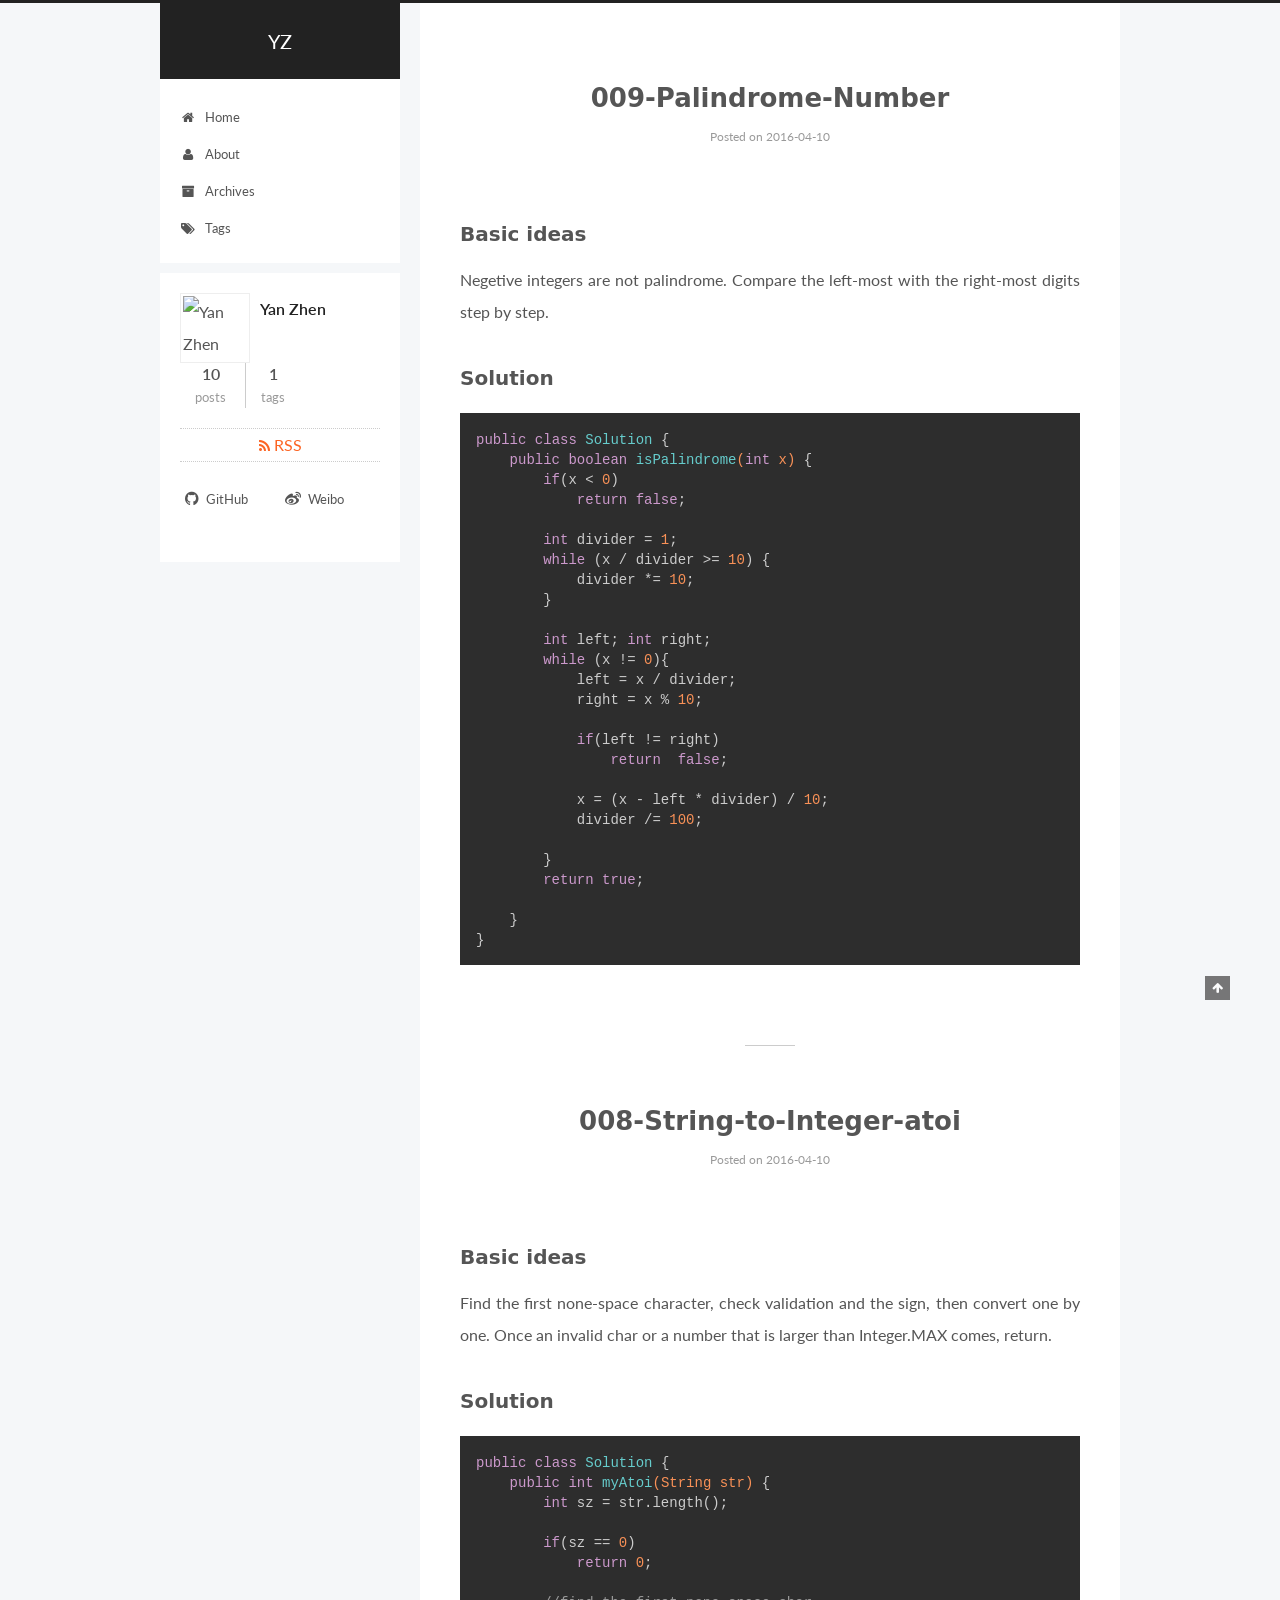
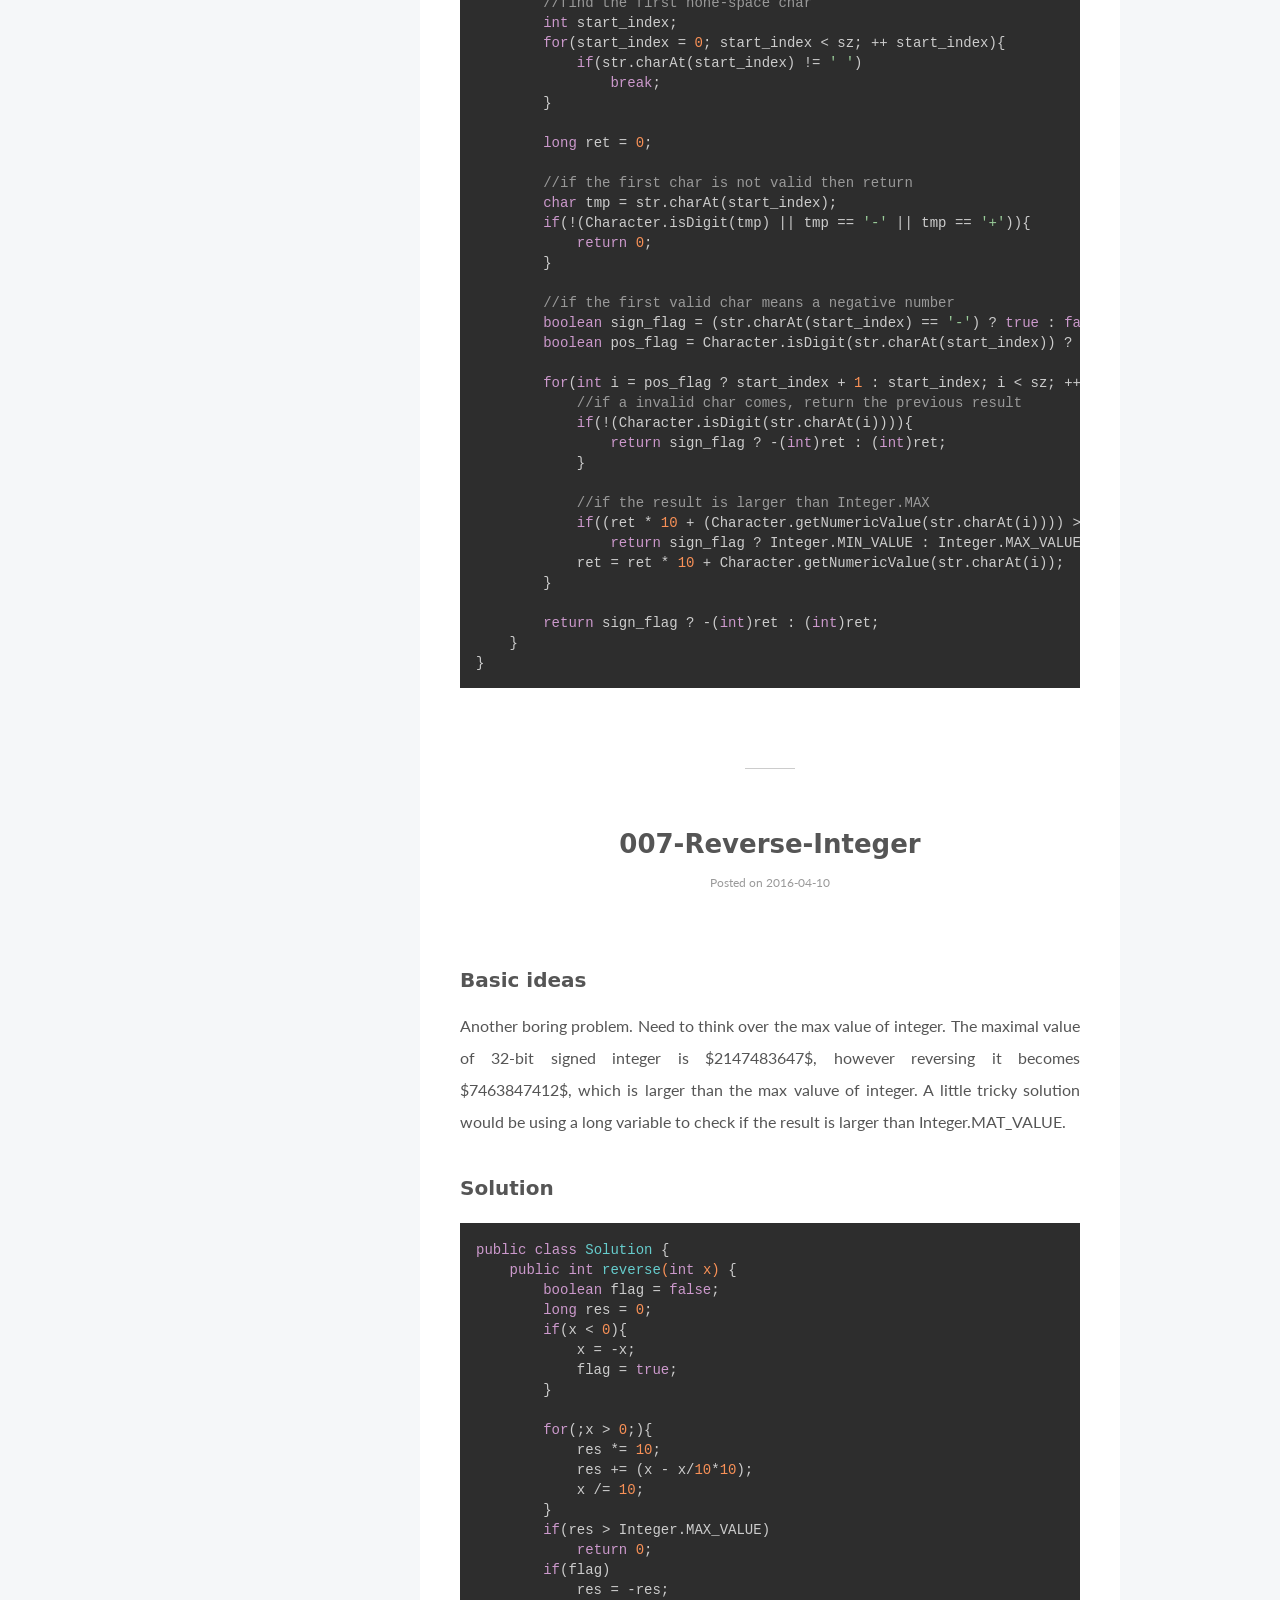
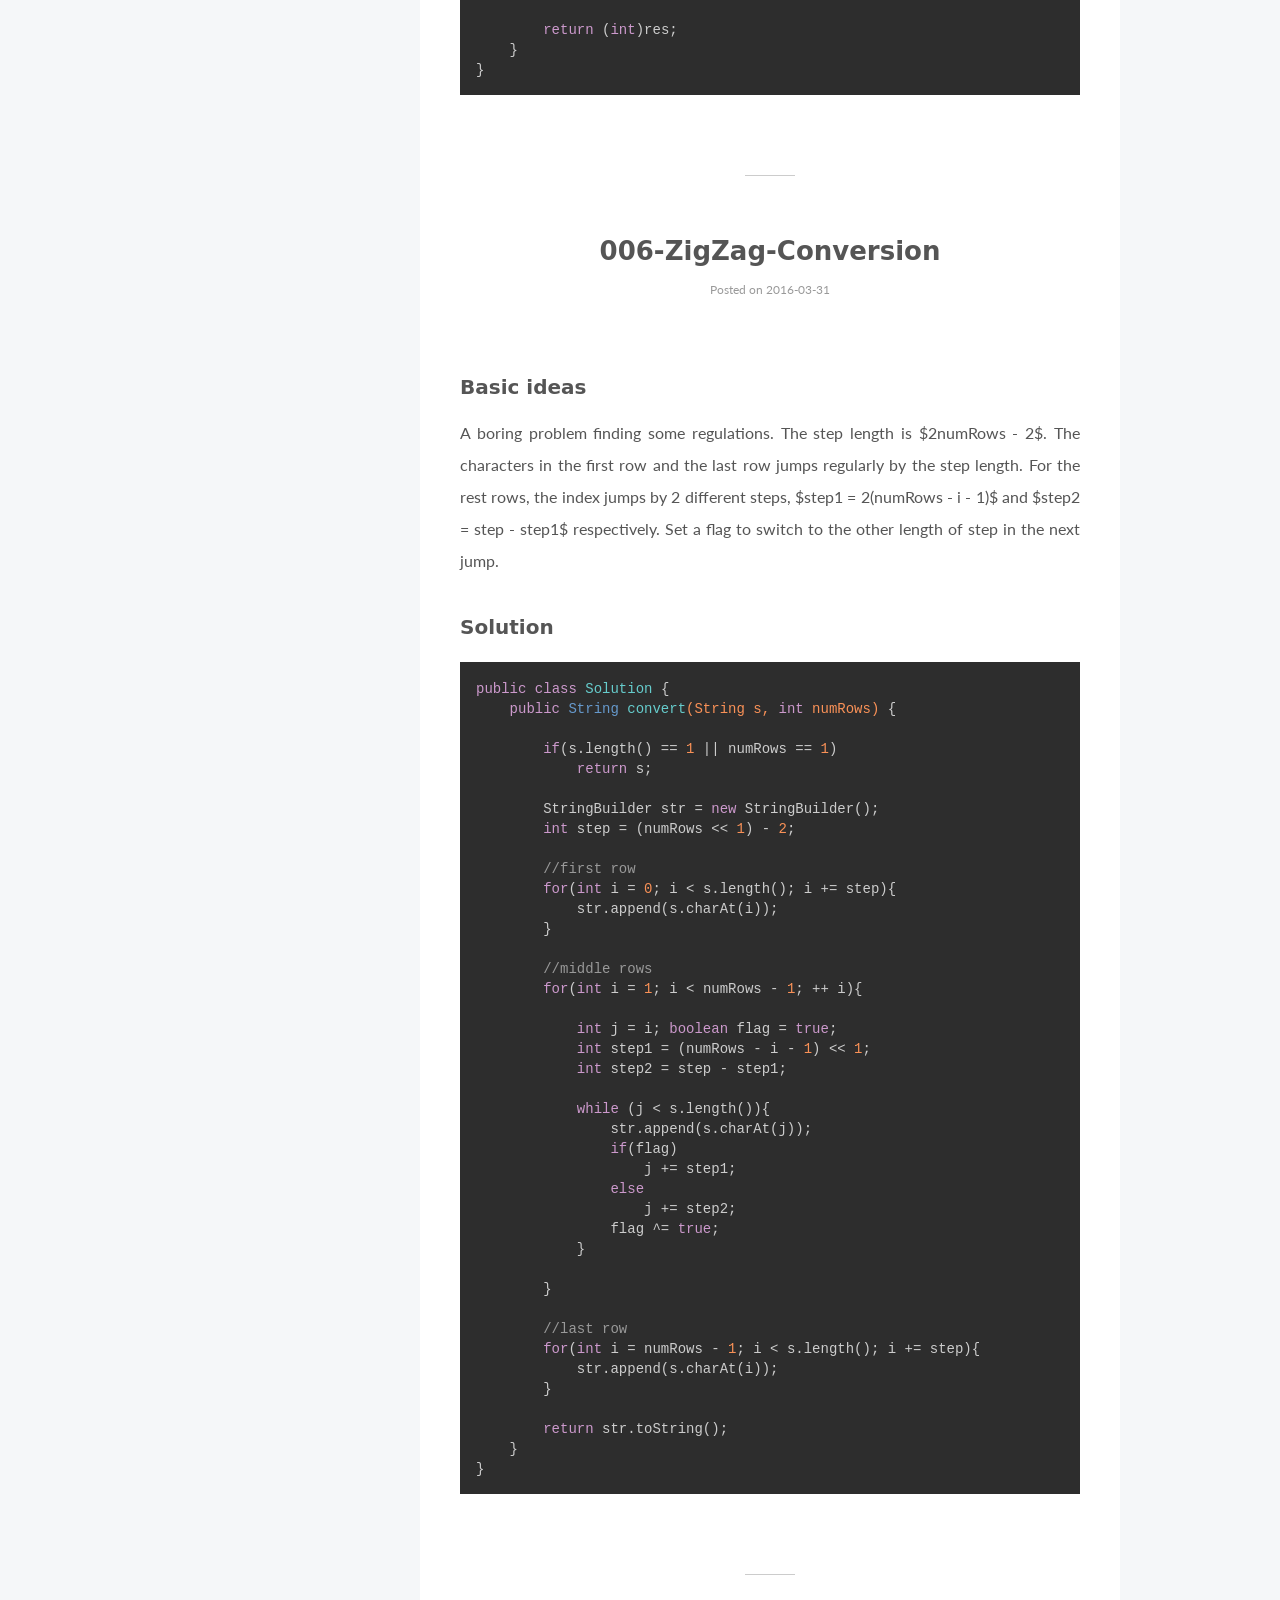
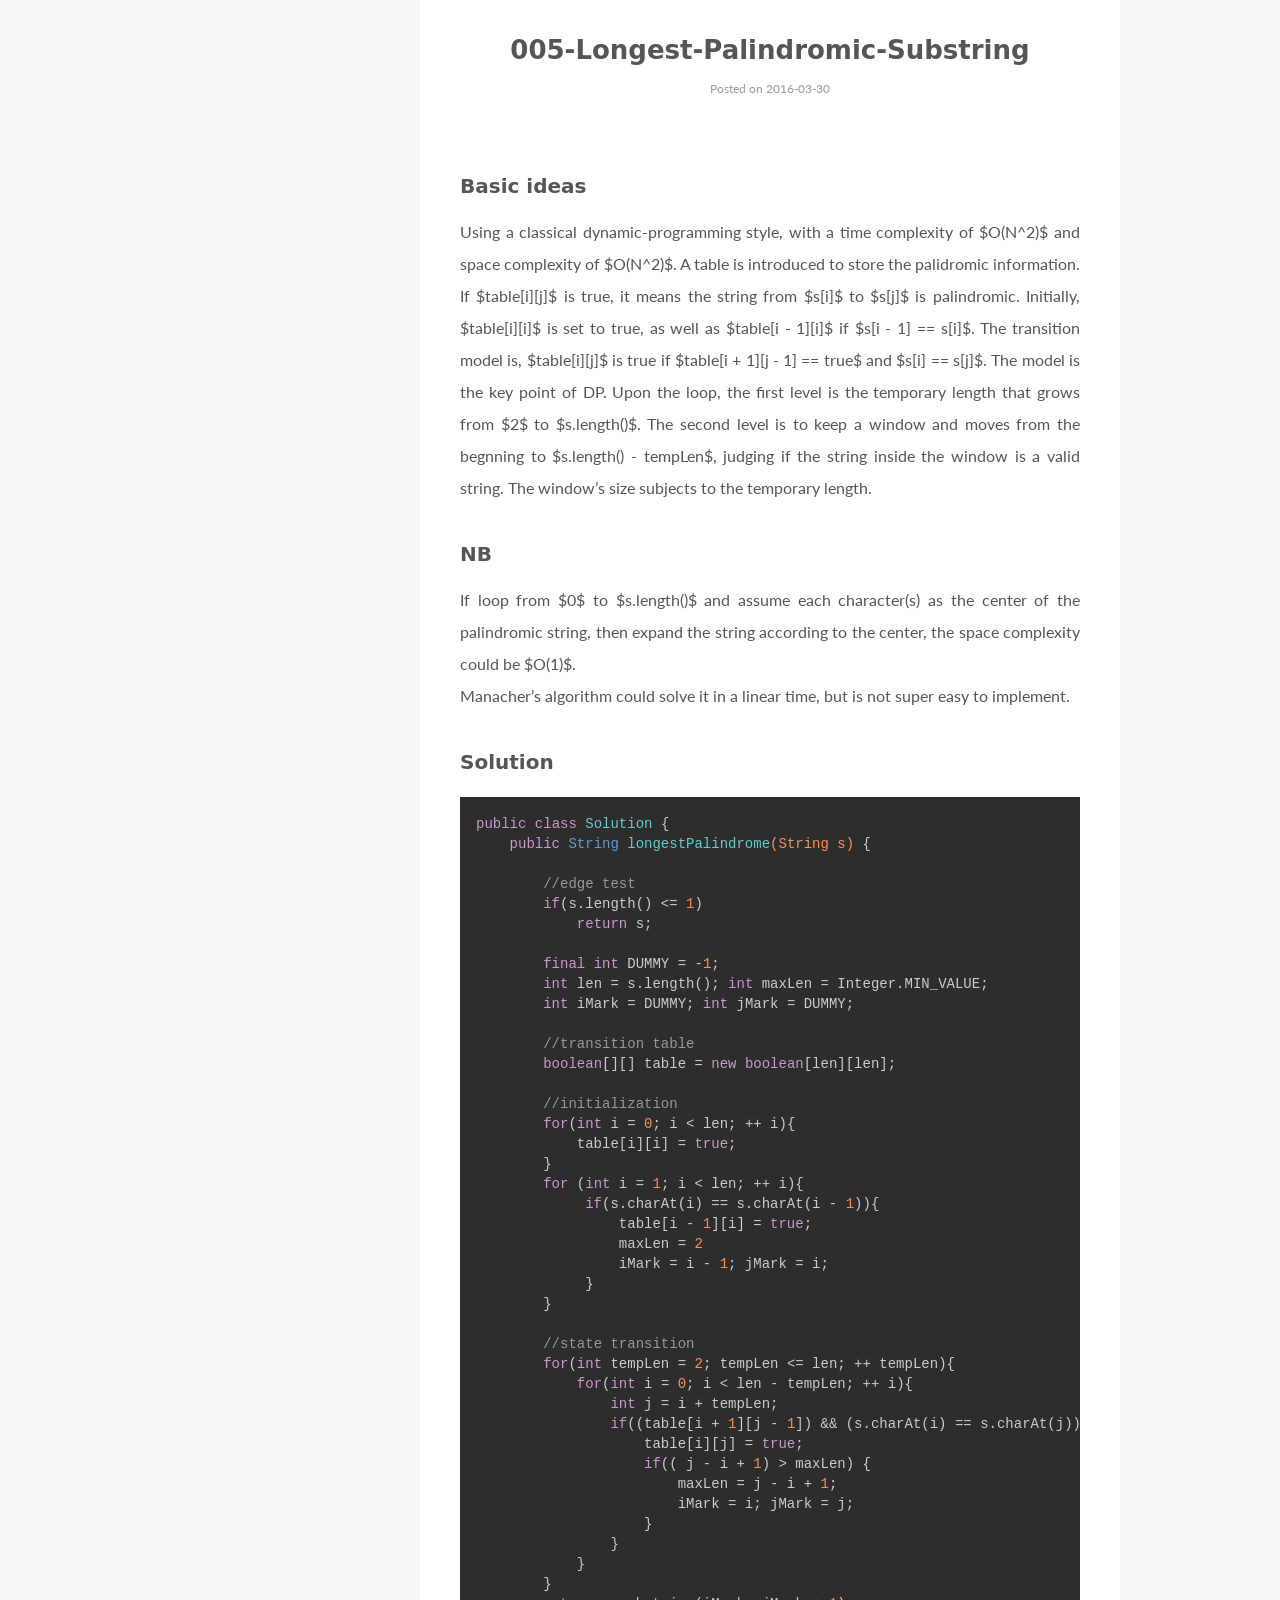
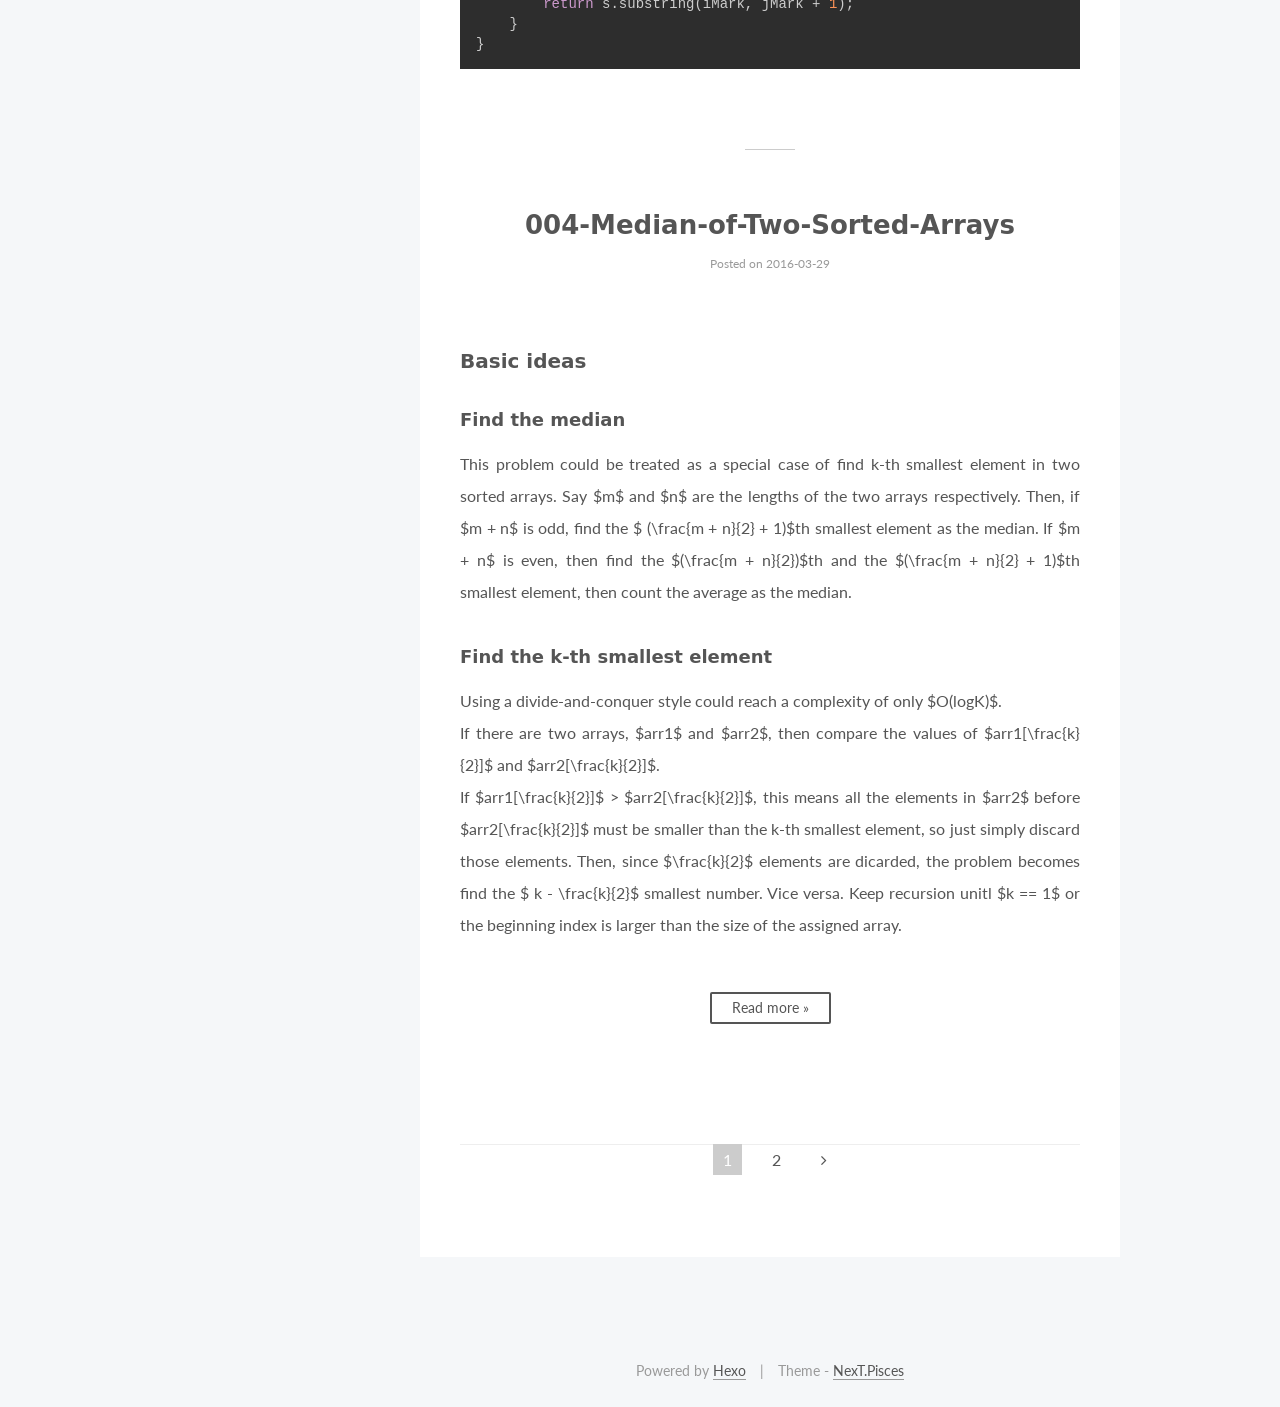
==== index.html @ d789fd0e "10times" ====
<!doctype html>



  


<html class="theme-next pisces use-motion">
<head>
  <!-- hexo-inject:begin --><!-- hexo-inject:end --><meta charset="UTF-8"/>
<meta http-equiv="X-UA-Compatible" content="IE=edge,chrome=1" />
<meta name="viewport" content="width=device-width, initial-scale=1, maximum-scale=1"/>



<meta http-equiv="Cache-Control" content="no-transform" />
<meta http-equiv="Cache-Control" content="no-siteapp" />












  <link href="/vendors/fancybox/source/jquery.fancybox.css?v=2.1.5" rel="stylesheet" type="text/css"/>




  <link href="//fonts.googleapis.com/css?family=Lato:300,400,700,400italic&subset=latin,latin-ext" rel="stylesheet" type="text/css">



<link href="/vendors/font-awesome/css/font-awesome.min.css?v=4.4.0" rel="stylesheet" type="text/css" />

<link href="/css/main.css?v=0.5.0" rel="stylesheet" type="text/css" />


  <meta name="keywords" content="Hexo, NexT" />





  <link rel="alternate" href="/atom.xml" title="YZ" type="application/atom+xml" />




  <link rel="shortcut icon" type="image/x-icon" href="http://7xq8cy.com1.z0.glb.clouddn.com/image%2Favatar%2Fkirov.icofavico.ico?v=0.5.0" />






<meta property="og:type" content="website">
<meta property="og:title" content="YZ">
<meta property="og:url" content="http://yanzhen.me/index.html">
<meta property="og:site_name" content="YZ">
<meta name="twitter:card" content="summary">
<meta name="twitter:title" content="YZ">



<script type="text/javascript" id="hexo.configuration">
  var NexT = window.NexT || {};
  var CONFIG = {
    scheme: 'Pisces',
    sidebar: {"position":"left","display":"post"},
    fancybox: true,
    motion: true,
    duoshuo: {
      userId: 0,
      author: 'Author'
    }
  };
</script>

  <title> YZ </title><!-- hexo-inject:begin --><!-- hexo-inject:end -->
</head>

<body itemscope itemtype="http://schema.org/WebPage" lang="en">

  





  <!-- hexo-inject:begin --><!-- hexo-inject:end --><script type="text/javascript">
    (function() {
      var hm = document.createElement("script");
      hm.src = "//tajs.qq.com/stats?sId=55299572";
      var s = document.getElementsByTagName("script")[0];
      s.parentNode.insertBefore(hm, s);
    })();
  </script>




  
  
    
  

  <div class="container one-collumn sidebar-position-left 
   page-home 
 ">
    <div class="headband"></div>

    <header id="header" class="header" itemscope itemtype="http://schema.org/WPHeader">
      <div class="header-inner"><div class="site-meta ">
  

  <div class="custom-logo-site-title">
    <a href="/"  class="brand" rel="start">
      <span class="logo-line-before"><i></i></span>
      <span class="site-title">YZ</span>
      <span class="logo-line-after"><i></i></span>
    </a>
  </div>
  <p class="site-subtitle"></p>
</div>

<div class="site-nav-toggle">
  <button>
    <span class="btn-bar"></span>
    <span class="btn-bar"></span>
    <span class="btn-bar"></span>
  </button>
</div>

<nav class="site-nav">
  

  
    <ul id="menu" class="menu">
      
        
        <li class="menu-item menu-item-home">
          <a href="/" rel="section">
            
              <i class="menu-item-icon fa fa-home fa-fw"></i> <br />
            
            Home
          </a>
        </li>
      
        
        <li class="menu-item menu-item-about">
          <a href="/about" rel="section">
            
              <i class="menu-item-icon fa fa-user fa-fw"></i> <br />
            
            About
          </a>
        </li>
      
        
        <li class="menu-item menu-item-archives">
          <a href="/archives" rel="section">
            
              <i class="menu-item-icon fa fa-archive fa-fw"></i> <br />
            
            Archives
          </a>
        </li>
      
        
        <li class="menu-item menu-item-tags">
          <a href="/tags" rel="section">
            
              <i class="menu-item-icon fa fa-tags fa-fw"></i> <br />
            
            Tags
          </a>
        </li>
      

      
    </ul>
  

  
</nav>

 </div>
    </header>

    <main id="main" class="main">
      <div class="main-inner">
        <div class="content-wrap">
          <div id="content" class="content">
            
  <section id="posts" class="posts-expand">
    
      

  
  

  
  
  

  <article class="post post-type-normal " itemscope itemtype="http://schema.org/Article">

    
      <header class="post-header">

        
        
          <h1 class="post-title" itemprop="name headline">
            
            
              
                
                <a class="post-title-link" href="/2016/04/10/009-palindrome-number/" itemprop="url">
                  009-Palindrome-Number
                </a>
              
            
          </h1>
        

        <div class="post-meta">
          <span class="post-time">
            <span class="post-meta-item-icon">
              <i class="fa fa-calendar-o"></i>
            </span>
            <span class="post-meta-item-text">Posted on</span>
            <time itemprop="dateCreated" datetime="2016-04-10T23:02:01+02:00" content="2016-04-10">
              2016-04-10
            </time>
          </span>

          

          
            
          

          

          
          

        </div>
      </header>
    


    <div class="post-body" itemprop="articleBody">

      
      

      
        
          
            <h2 id="Basic-ideas"><a href="#Basic-ideas" class="headerlink" title="Basic ideas"></a>Basic ideas</h2><p>Negetive integers are not palindrome. Compare the left-most with the right-most digits step by step.</p>
<h2 id="Solution"><a href="#Solution" class="headerlink" title="Solution"></a>Solution</h2><figure class="highlight java"><table><tr><td class="code"><pre><div class="line"><span class="keyword">public</span> <span class="class"><span class="keyword">class</span> <span class="title">Solution</span> </span>&#123;</div><div class="line">    <span class="function"><span class="keyword">public</span> <span class="keyword">boolean</span> <span class="title">isPalindrome</span><span class="params">(<span class="keyword">int</span> x)</span> </span>&#123;</div><div class="line">        <span class="keyword">if</span>(x &lt; <span class="number">0</span>)</div><div class="line">            <span class="keyword">return</span> <span class="keyword">false</span>;</div><div class="line"></div><div class="line">        <span class="keyword">int</span> divider = <span class="number">1</span>;</div><div class="line">        <span class="keyword">while</span> (x / divider &gt;= <span class="number">10</span>) &#123;</div><div class="line">            divider *= <span class="number">10</span>;</div><div class="line">        &#125;</div><div class="line"></div><div class="line">        <span class="keyword">int</span> left; <span class="keyword">int</span> right;</div><div class="line">        <span class="keyword">while</span> (x != <span class="number">0</span>)&#123;</div><div class="line">            left = x / divider;</div><div class="line">            right = x % <span class="number">10</span>;</div><div class="line"></div><div class="line">            <span class="keyword">if</span>(left != right)</div><div class="line">                <span class="keyword">return</span>  <span class="keyword">false</span>;</div><div class="line"></div><div class="line">            x = (x - left * divider) / <span class="number">10</span>;</div><div class="line">            divider /= <span class="number">100</span>;</div><div class="line"></div><div class="line">        &#125;</div><div class="line">        <span class="keyword">return</span> <span class="keyword">true</span>;</div><div class="line"></div><div class="line">    &#125;</div><div class="line">&#125;</div></pre></td></tr></table></figure>

          
        
      
    </div>

    <div>
      
    </div>

    <footer class="post-footer">
      

      

      
      
        <div class="post-eof"></div>
      
    </footer>
  </article>


    
      

  
  

  
  
  

  <article class="post post-type-normal " itemscope itemtype="http://schema.org/Article">

    
      <header class="post-header">

        
        
          <h1 class="post-title" itemprop="name headline">
            
            
              
                
                <a class="post-title-link" href="/2016/04/10/008-string-to-integer-atoi/" itemprop="url">
                  008-String-to-Integer-atoi
                </a>
              
            
          </h1>
        

        <div class="post-meta">
          <span class="post-time">
            <span class="post-meta-item-icon">
              <i class="fa fa-calendar-o"></i>
            </span>
            <span class="post-meta-item-text">Posted on</span>
            <time itemprop="dateCreated" datetime="2016-04-10T20:37:44+02:00" content="2016-04-10">
              2016-04-10
            </time>
          </span>

          

          
            
          

          

          
          

        </div>
      </header>
    


    <div class="post-body" itemprop="articleBody">

      
      

      
        
          
            <h2 id="Basic-ideas"><a href="#Basic-ideas" class="headerlink" title="Basic ideas"></a>Basic ideas</h2><p>Find the first none-space character, check validation and the sign, then convert one by one. Once an invalid char or a number that is larger than Integer.MAX comes, return.</p>
<h2 id="Solution"><a href="#Solution" class="headerlink" title="Solution"></a>Solution</h2><figure class="highlight java"><table><tr><td class="code"><pre><div class="line"><span class="keyword">public</span> <span class="class"><span class="keyword">class</span> <span class="title">Solution</span> </span>&#123;</div><div class="line">    <span class="function"><span class="keyword">public</span> <span class="keyword">int</span> <span class="title">myAtoi</span><span class="params">(String str)</span> </span>&#123;</div><div class="line">        <span class="keyword">int</span> sz = str.length();</div><div class="line"></div><div class="line">        <span class="keyword">if</span>(sz == <span class="number">0</span>)</div><div class="line">            <span class="keyword">return</span> <span class="number">0</span>;</div><div class="line"></div><div class="line">        <span class="comment">//find the first none-space char</span></div><div class="line">        <span class="keyword">int</span> start_index;</div><div class="line">        <span class="keyword">for</span>(start_index = <span class="number">0</span>; start_index &lt; sz; ++ start_index)&#123;</div><div class="line">            <span class="keyword">if</span>(str.charAt(start_index) != <span class="string">' '</span>)</div><div class="line">                <span class="keyword">break</span>;</div><div class="line">        &#125;</div><div class="line"></div><div class="line">        <span class="keyword">long</span> ret = <span class="number">0</span>;</div><div class="line"></div><div class="line">        <span class="comment">//if the first char is not valid then return</span></div><div class="line">        <span class="keyword">char</span> tmp = str.charAt(start_index);</div><div class="line">        <span class="keyword">if</span>(!(Character.isDigit(tmp) || tmp == <span class="string">'-'</span> || tmp == <span class="string">'+'</span>))&#123;</div><div class="line">            <span class="keyword">return</span> <span class="number">0</span>;</div><div class="line">        &#125;</div><div class="line"></div><div class="line">        <span class="comment">//if the first valid char means a negative number</span></div><div class="line">        <span class="keyword">boolean</span> sign_flag = (str.charAt(start_index) == <span class="string">'-'</span>) ? <span class="keyword">true</span> : <span class="keyword">false</span>;</div><div class="line">        <span class="keyword">boolean</span> pos_flag = Character.isDigit(str.charAt(start_index)) ? <span class="keyword">false</span> : <span class="keyword">true</span>;</div><div class="line"></div><div class="line">        <span class="keyword">for</span>(<span class="keyword">int</span> i = pos_flag ? start_index + <span class="number">1</span> : start_index; i &lt; sz; ++ i)&#123;</div><div class="line">            <span class="comment">//if a invalid char comes, return the previous result</span></div><div class="line">            <span class="keyword">if</span>(!(Character.isDigit(str.charAt(i))))&#123;</div><div class="line">                <span class="keyword">return</span> sign_flag ? -(<span class="keyword">int</span>)ret : (<span class="keyword">int</span>)ret;</div><div class="line">            &#125;</div><div class="line"></div><div class="line">            <span class="comment">//if the result is larger than Integer.MAX</span></div><div class="line">            <span class="keyword">if</span>((ret * <span class="number">10</span> + (Character.getNumericValue(str.charAt(i)))) &gt; Integer.MAX_VALUE)</div><div class="line">                <span class="keyword">return</span> sign_flag ? Integer.MIN_VALUE : Integer.MAX_VALUE;</div><div class="line">            ret = ret * <span class="number">10</span> + Character.getNumericValue(str.charAt(i));</div><div class="line">        &#125;</div><div class="line"></div><div class="line">        <span class="keyword">return</span> sign_flag ? -(<span class="keyword">int</span>)ret : (<span class="keyword">int</span>)ret;</div><div class="line">    &#125;</div><div class="line">&#125;</div></pre></td></tr></table></figure>

          
        
      
    </div>

    <div>
      
    </div>

    <footer class="post-footer">
      

      

      
      
        <div class="post-eof"></div>
      
    </footer>
  </article>


    
      

  
  

  
  
  

  <article class="post post-type-normal " itemscope itemtype="http://schema.org/Article">

    
      <header class="post-header">

        
        
          <h1 class="post-title" itemprop="name headline">
            
            
              
                
                <a class="post-title-link" href="/2016/04/10/007-reverse-integer/" itemprop="url">
                  007-Reverse-Integer
                </a>
              
            
          </h1>
        

        <div class="post-meta">
          <span class="post-time">
            <span class="post-meta-item-icon">
              <i class="fa fa-calendar-o"></i>
            </span>
            <span class="post-meta-item-text">Posted on</span>
            <time itemprop="dateCreated" datetime="2016-04-10T19:48:30+02:00" content="2016-04-10">
              2016-04-10
            </time>
          </span>

          

          
            
          

          

          
          

        </div>
      </header>
    


    <div class="post-body" itemprop="articleBody">

      
      

      
        
          
            <h2 id="Basic-ideas"><a href="#Basic-ideas" class="headerlink" title="Basic ideas"></a>Basic ideas</h2><p>Another boring problem. Need to think over the max value of integer. The maximal value of 32-bit signed integer is $2147483647$, however reversing it becomes $7463847412$, which is larger than the max valuve of integer. A little tricky solution would be using a long variable to check if the result is larger than Integer.MAT_VALUE. </p>
<h2 id="Solution"><a href="#Solution" class="headerlink" title="Solution"></a>Solution</h2><figure class="highlight java"><table><tr><td class="code"><pre><div class="line"><span class="keyword">public</span> <span class="class"><span class="keyword">class</span> <span class="title">Solution</span> </span>&#123;</div><div class="line">    <span class="function"><span class="keyword">public</span> <span class="keyword">int</span> <span class="title">reverse</span><span class="params">(<span class="keyword">int</span> x)</span> </span>&#123;</div><div class="line">        <span class="keyword">boolean</span> flag = <span class="keyword">false</span>;</div><div class="line">        <span class="keyword">long</span> res = <span class="number">0</span>;</div><div class="line">        <span class="keyword">if</span>(x &lt; <span class="number">0</span>)&#123;</div><div class="line">            x = -x;</div><div class="line">            flag = <span class="keyword">true</span>;</div><div class="line">        &#125;</div><div class="line"></div><div class="line">        <span class="keyword">for</span>(;x &gt; <span class="number">0</span>;)&#123;</div><div class="line">            res *= <span class="number">10</span>;</div><div class="line">            res += (x - x/<span class="number">10</span>*<span class="number">10</span>);</div><div class="line">            x /= <span class="number">10</span>;</div><div class="line">        &#125;</div><div class="line">        <span class="keyword">if</span>(res &gt; Integer.MAX_VALUE)</div><div class="line">            <span class="keyword">return</span> <span class="number">0</span>;</div><div class="line">        <span class="keyword">if</span>(flag)</div><div class="line">            res = -res;</div><div class="line"></div><div class="line">        <span class="keyword">return</span> (<span class="keyword">int</span>)res;</div><div class="line">    &#125;</div><div class="line">&#125;</div></pre></td></tr></table></figure>

          
        
      
    </div>

    <div>
      
    </div>

    <footer class="post-footer">
      

      

      
      
        <div class="post-eof"></div>
      
    </footer>
  </article>


    
      

  
  

  
  
  

  <article class="post post-type-normal " itemscope itemtype="http://schema.org/Article">

    
      <header class="post-header">

        
        
          <h1 class="post-title" itemprop="name headline">
            
            
              
                
                <a class="post-title-link" href="/2016/03/31/006-zigzag-conversion/" itemprop="url">
                  006-ZigZag-Conversion
                </a>
              
            
          </h1>
        

        <div class="post-meta">
          <span class="post-time">
            <span class="post-meta-item-icon">
              <i class="fa fa-calendar-o"></i>
            </span>
            <span class="post-meta-item-text">Posted on</span>
            <time itemprop="dateCreated" datetime="2016-03-31T00:02:19+02:00" content="2016-03-31">
              2016-03-31
            </time>
          </span>

          

          
            
          

          

          
          

        </div>
      </header>
    


    <div class="post-body" itemprop="articleBody">

      
      

      
        
          
            <h2 id="Basic-ideas"><a href="#Basic-ideas" class="headerlink" title="Basic ideas"></a>Basic ideas</h2><p>A boring problem finding some regulations. The step length is $2numRows - 2$. The characters in the first row and the last row jumps regularly by the step length. For the rest rows, the index jumps by 2 different steps, $step1 = 2(numRows - i - 1)$ and $step2 = step - step1$ respectively. Set a flag to switch to the other length of step in the next jump.</p>
<h2 id="Solution"><a href="#Solution" class="headerlink" title="Solution"></a>Solution</h2><figure class="highlight java"><table><tr><td class="code"><pre><div class="line"><span class="keyword">public</span> <span class="class"><span class="keyword">class</span> <span class="title">Solution</span> </span>&#123;</div><div class="line">    <span class="function"><span class="keyword">public</span> String <span class="title">convert</span><span class="params">(String s, <span class="keyword">int</span> numRows)</span> </span>&#123;</div><div class="line"></div><div class="line">        <span class="keyword">if</span>(s.length() == <span class="number">1</span> || numRows == <span class="number">1</span>)</div><div class="line">            <span class="keyword">return</span> s;</div><div class="line"></div><div class="line">        StringBuilder str = <span class="keyword">new</span> StringBuilder();</div><div class="line">        <span class="keyword">int</span> step = (numRows &lt;&lt; <span class="number">1</span>) - <span class="number">2</span>;</div><div class="line"></div><div class="line">        <span class="comment">//first row</span></div><div class="line">        <span class="keyword">for</span>(<span class="keyword">int</span> i = <span class="number">0</span>; i &lt; s.length(); i += step)&#123;</div><div class="line">            str.append(s.charAt(i));</div><div class="line">        &#125;</div><div class="line"></div><div class="line">        <span class="comment">//middle rows</span></div><div class="line">        <span class="keyword">for</span>(<span class="keyword">int</span> i = <span class="number">1</span>; i &lt; numRows - <span class="number">1</span>; ++ i)&#123;</div><div class="line"></div><div class="line">            <span class="keyword">int</span> j = i; <span class="keyword">boolean</span> flag = <span class="keyword">true</span>;</div><div class="line">            <span class="keyword">int</span> step1 = (numRows - i - <span class="number">1</span>) &lt;&lt; <span class="number">1</span>;</div><div class="line">            <span class="keyword">int</span> step2 = step - step1;</div><div class="line"></div><div class="line">            <span class="keyword">while</span> (j &lt; s.length())&#123;</div><div class="line">                str.append(s.charAt(j));</div><div class="line">                <span class="keyword">if</span>(flag)</div><div class="line">                    j += step1;</div><div class="line">                <span class="keyword">else</span></div><div class="line">                    j += step2;</div><div class="line">                flag ^= <span class="keyword">true</span>;</div><div class="line">            &#125;</div><div class="line"></div><div class="line">        &#125;</div><div class="line"></div><div class="line">        <span class="comment">//last row</span></div><div class="line">        <span class="keyword">for</span>(<span class="keyword">int</span> i = numRows - <span class="number">1</span>; i &lt; s.length(); i += step)&#123;</div><div class="line">            str.append(s.charAt(i));</div><div class="line">        &#125;</div><div class="line"></div><div class="line">        <span class="keyword">return</span> str.toString();</div><div class="line">    &#125;</div><div class="line">&#125;</div></pre></td></tr></table></figure>

          
        
      
    </div>

    <div>
      
    </div>

    <footer class="post-footer">
      

      

      
      
        <div class="post-eof"></div>
      
    </footer>
  </article>


    
      

  
  

  
  
  

  <article class="post post-type-normal " itemscope itemtype="http://schema.org/Article">

    
      <header class="post-header">

        
        
          <h1 class="post-title" itemprop="name headline">
            
            
              
                
                <a class="post-title-link" href="/2016/03/30/005-longest-palindromic-substring/" itemprop="url">
                  005-Longest-Palindromic-Substring
                </a>
              
            
          </h1>
        

        <div class="post-meta">
          <span class="post-time">
            <span class="post-meta-item-icon">
              <i class="fa fa-calendar-o"></i>
            </span>
            <span class="post-meta-item-text">Posted on</span>
            <time itemprop="dateCreated" datetime="2016-03-30T21:11:22+02:00" content="2016-03-30">
              2016-03-30
            </time>
          </span>

          

          
            
          

          

          
          

        </div>
      </header>
    


    <div class="post-body" itemprop="articleBody">

      
      

      
        
          
            <h2 id="Basic-ideas"><a href="#Basic-ideas" class="headerlink" title="Basic ideas"></a>Basic ideas</h2><p>Using a classical dynamic-programming style, with a time complexity of $O(N^2)$ and space complexity of $O(N^2)$. A table is introduced to store the palidromic information. If $table[i][j]$ is true, it means the string from $s[i]$ to $s[j]$ is palindromic. Initially, $table[i][i]$ is set to true, as well as $table[i - 1][i]$ if $s[i - 1] == s[i]$. The transition model is, $table[i][j]$ is true if $table[i + 1][j - 1] == true$ and $s[i] == s[j]$. The model is the key point of DP. Upon the loop, the first level is the temporary length that grows from $2$ to $s.length()$. The second level is to keep a window and moves from the begnning to $s.length() - tempLen$, judging if the string inside the window is a valid string. The window’s size subjects to the temporary length. </p>
<h2 id="NB"><a href="#NB" class="headerlink" title="NB"></a>NB</h2><p>If loop from $0$ to $s.length()$ and assume each character(s) as the center of the palindromic string, then expand the string according to the center, the space complexity could be $O(1)$.<br>Manacher’s algorithm could solve it in a linear time, but is not super easy to implement. </p>
<h2 id="Solution"><a href="#Solution" class="headerlink" title="Solution"></a>Solution</h2><figure class="highlight java"><table><tr><td class="code"><pre><div class="line"><span class="keyword">public</span> <span class="class"><span class="keyword">class</span> <span class="title">Solution</span> </span>&#123;</div><div class="line">    <span class="function"><span class="keyword">public</span> String <span class="title">longestPalindrome</span><span class="params">(String s)</span> </span>&#123;</div><div class="line"></div><div class="line">        <span class="comment">//edge test</span></div><div class="line">        <span class="keyword">if</span>(s.length() &lt;= <span class="number">1</span>)</div><div class="line">            <span class="keyword">return</span> s;</div><div class="line"></div><div class="line">        <span class="keyword">final</span> <span class="keyword">int</span> DUMMY = -<span class="number">1</span>;</div><div class="line">        <span class="keyword">int</span> len = s.length(); <span class="keyword">int</span> maxLen = Integer.MIN_VALUE;</div><div class="line">        <span class="keyword">int</span> iMark = DUMMY; <span class="keyword">int</span> jMark = DUMMY;</div><div class="line"></div><div class="line">        <span class="comment">//transition table</span></div><div class="line">        <span class="keyword">boolean</span>[][] table = <span class="keyword">new</span> <span class="keyword">boolean</span>[len][len];</div><div class="line"></div><div class="line">        <span class="comment">//initialization</span></div><div class="line">        <span class="keyword">for</span>(<span class="keyword">int</span> i = <span class="number">0</span>; i &lt; len; ++ i)&#123;</div><div class="line">            table[i][i] = <span class="keyword">true</span>;</div><div class="line">        &#125;</div><div class="line">        <span class="keyword">for</span> (<span class="keyword">int</span> i = <span class="number">1</span>; i &lt; len; ++ i)&#123;</div><div class="line">             <span class="keyword">if</span>(s.charAt(i) == s.charAt(i - <span class="number">1</span>))&#123;</div><div class="line">                 table[i - <span class="number">1</span>][i] = <span class="keyword">true</span>;</div><div class="line">                 maxLen = <span class="number">2</span></div><div class="line">                 iMark = i - <span class="number">1</span>; jMark = i;</div><div class="line">             &#125;</div><div class="line">        &#125;</div><div class="line"></div><div class="line">        <span class="comment">//state transition</span></div><div class="line">        <span class="keyword">for</span>(<span class="keyword">int</span> tempLen = <span class="number">2</span>; tempLen &lt;= len; ++ tempLen)&#123;</div><div class="line">            <span class="keyword">for</span>(<span class="keyword">int</span> i = <span class="number">0</span>; i &lt; len - tempLen; ++ i)&#123;</div><div class="line">                <span class="keyword">int</span> j = i + tempLen;</div><div class="line">                <span class="keyword">if</span>((table[i + <span class="number">1</span>][j - <span class="number">1</span>]) &amp;&amp; (s.charAt(i) == s.charAt(j)))&#123;</div><div class="line">                    table[i][j] = <span class="keyword">true</span>;</div><div class="line">                    <span class="keyword">if</span>(( j - i + <span class="number">1</span>) &gt; maxLen) &#123;</div><div class="line">                        maxLen = j - i + <span class="number">1</span>;</div><div class="line">                        iMark = i; jMark = j;</div><div class="line">                    &#125;</div><div class="line">                &#125;</div><div class="line">            &#125;</div><div class="line">        &#125;</div><div class="line">        <span class="keyword">return</span> s.substring(iMark, jMark + <span class="number">1</span>);</div><div class="line">    &#125;</div><div class="line">&#125;</div></pre></td></tr></table></figure>

          
        
      
    </div>

    <div>
      
    </div>

    <footer class="post-footer">
      

      

      
      
        <div class="post-eof"></div>
      
    </footer>
  </article>


    
      

  
  

  
  
  

  <article class="post post-type-normal " itemscope itemtype="http://schema.org/Article">

    
      <header class="post-header">

        
        
          <h1 class="post-title" itemprop="name headline">
            
            
              
                
                <a class="post-title-link" href="/2016/03/29/004-median-of-two-sorted-arrays/" itemprop="url">
                  004-Median-of-Two-Sorted-Arrays
                </a>
              
            
          </h1>
        

        <div class="post-meta">
          <span class="post-time">
            <span class="post-meta-item-icon">
              <i class="fa fa-calendar-o"></i>
            </span>
            <span class="post-meta-item-text">Posted on</span>
            <time itemprop="dateCreated" datetime="2016-03-29T06:10:21+02:00" content="2016-03-29">
              2016-03-29
            </time>
          </span>

          

          
            
          

          

          
          

        </div>
      </header>
    


    <div class="post-body" itemprop="articleBody">

      
      

      
        
          <h2 id="Basic-ideas"><a href="#Basic-ideas" class="headerlink" title="Basic ideas"></a>Basic ideas</h2><h3 id="Find-the-median"><a href="#Find-the-median" class="headerlink" title="Find the median"></a>Find the median</h3><p>This problem could be treated as a special case of find k-th smallest element in two sorted arrays. Say $m$ and $n$ are the lengths of the two arrays respectively. Then, if $m + n$ is odd, find the $ (\frac{m + n}{2} + 1)$th smallest element as the median. If $m + n$ is even, then find the $(\frac{m + n}{2})$th and the $(\frac{m + n}{2} + 1)$th smallest element, then count the average as the median.</p>
<h3 id="Find-the-k-th-smallest-element"><a href="#Find-the-k-th-smallest-element" class="headerlink" title="Find the k-th smallest element"></a>Find the k-th smallest element</h3><p>Using a divide-and-conquer style could reach a complexity of only $O(logK)$.<br>If there are two arrays, $arr1$ and $arr2$, then compare the values of $arr1[\frac{k}{2}]$ and $arr2[\frac{k}{2}]$.<br>If $arr1[\frac{k}{2}]$ &gt; $arr2[\frac{k}{2}]$, this means all the elements in $arr2$ before $arr2[\frac{k}{2}]$ must be smaller than the k-th smallest element, so just simply discard those elements. Then, since $\frac{k}{2}$ elements are dicarded, the problem becomes find the $ k - \frac{k}{2}$ smallest number. Vice versa. Keep recursion unitl $k == 1$ or the beginning index is larger than the size of the assigned array.<br>
          <div class="post-more-link text-center">
            <a class="btn" href="/2016/03/29/004-median-of-two-sorted-arrays/#more" rel="contents">
              Read more &raquo;
            </a>
          </div>
        
      
    </div>

    <div>
      
    </div>

    <footer class="post-footer">
      

      

      
      
        <div class="post-eof"></div>
      
    </footer>
  </article>


    
  </section>

  
  <nav class="pagination">
    <span class="page-number current">1</span><a class="page-number" href="/page/2/">2</a><a class="extend next" rel="next" href="/page/2/"><i class="fa fa-angle-right"></i></a>
  </nav>



          </div>
          


          

        </div>
        
          
  
  <div class="sidebar-toggle">
    <div class="sidebar-toggle-line-wrap">
      <span class="sidebar-toggle-line sidebar-toggle-line-first"></span>
      <span class="sidebar-toggle-line sidebar-toggle-line-middle"></span>
      <span class="sidebar-toggle-line sidebar-toggle-line-last"></span>
    </div>
  </div>

  <aside id="sidebar" class="sidebar">
    <div class="sidebar-inner">

      

      

      <section class="site-overview sidebar-panel  sidebar-panel-active ">
        <div class="site-author motion-element" itemprop="author" itemscope itemtype="http://schema.org/Person">
          <img class="site-author-image" itemprop="image"
               src="http://7xq8cy.com1.z0.glb.clouddn.com/Kirov.png"
               alt="Yan Zhen" />
          <p class="site-author-name" itemprop="name">Yan Zhen</p>
          <p class="site-description motion-element" itemprop="description"></p>
        </div>
        <nav class="site-state motion-element">
          <div class="site-state-item site-state-posts">
            <a href="/archives">
              <span class="site-state-item-count">10</span>
              <span class="site-state-item-name">posts</span>
            </a>
          </div>
          
          

          
            <div class="site-state-item site-state-tags">
              <a href="/tags">
                <span class="site-state-item-count">1</span>
                <span class="site-state-item-name">tags</span>
              </a>
            </div>
          

        </nav>

        
          <div class="feed-link motion-element">
            <a href="/atom.xml" rel="alternate">
              <i class="fa fa-rss"></i>
              RSS
            </a>
          </div>
        

        <div class="links-of-author motion-element">
          
            
              <span class="links-of-author-item">
                <a href="https://github.com/yanzhen0923" target="_blank">
                  
                    <i class="fa fa-github"></i> GitHub
                  
                </a>
              </span>
            
              <span class="links-of-author-item">
                <a href="http://www.weibo.com/u/1582179557" target="_blank">
                  
                    <i class="fa fa-weibo"></i> Weibo
                  
                </a>
              </span>
            
          
        </div>

        
        

        <div class="links-of-author motion-element">
          
        </div>

      </section>

      

    </div>
  </aside>


        
      </div>
    </main>

    <footer id="footer" class="footer">
      <div class="footer-inner">
        <!-- <div class="copyright" >
  
  &copy; 
  <span itemprop="copyrightYear">2017</span>
  <span class="author" itemprop="copyrightHolder">Yan Zhen</span>
</div> -->

 <div class="powered-by">
  Powered by <a class="theme-link" href="http://hexo.io">Hexo</a>
</div>

<div class="theme-info">
  Theme -
  <a class="theme-link" href="https://github.com/iissnan/hexo-theme-next">
    NexT.Pisces
  </a>
</div>



      </div>
    </footer>

    <div class="back-to-top">
      <i class="fa fa-arrow-up"></i>
    </div>
  </div>

  


  




<script type="text/javascript">
  if (Object.prototype.toString.call(window.Promise) !== '[object Function]') {
    window.Promise = null;
  }
</script>


  <script type="text/javascript" src="/vendors/jquery/index.js?v=2.1.3"></script>

  <script type="text/javascript" src="/vendors/fastclick/lib/fastclick.min.js?v=1.0.6"></script>

  <script type="text/javascript" src="/vendors/jquery_lazyload/jquery.lazyload.js?v=1.9.7"></script>

  <script type="text/javascript" src="/vendors/velocity/velocity.min.js"></script>

  <script type="text/javascript" src="/vendors/velocity/velocity.ui.min.js"></script>

  <script type="text/javascript" src="/vendors/fancybox/source/jquery.fancybox.pack.js"></script>


  


  <script type="text/javascript" src="/js/src/utils.js?v=0.5.0"></script>

  <script type="text/javascript" src="/js/src/motion.js?v=0.5.0"></script>



  
  


  <script type="text/javascript" src="/js/src/affix.js?v=0.5.0"></script>

  <script type="text/javascript" src="/js/src/schemes/pisces.js?v=0.5.0"></script>



  

  


  <script type="text/javascript" src="/js/src/bootstrap.js?v=0.5.0"></script>



  



  



  
  
  
  <script type="text/x-mathjax-config">
    MathJax.Hub.Config({
      tex2jax: {
        inlineMath: [ ['$','$'], ["\\(","\\)"]  ],
        processEscapes: true,
        skipTags: ['script', 'noscript', 'style', 'textarea', 'pre', 'code']
      }
    });
  </script>

  <script type="text/x-mathjax-config">
    MathJax.Hub.Queue(function() {
      var all = MathJax.Hub.getAllJax(), i;
      for (i=0; i < all.length; i += 1) {
        all[i].SourceElement().parentNode.className += ' has-jax';
      }
    });
  </script>

  
    <script type="text/javascript" src="https://cdn.mathjax.org/mathjax/latest/MathJax.js?config=TeX-AMS-MML_HTMLorMML"></script><!-- hexo-inject:begin --><!-- Begin: Injected MathJax -->
<script type="text/x-mathjax-config">
  MathJax.Hub.Config({"tex2jax":{"inlineMath":[["$","$"],["\\(","\\)"]],"skipTags":["script","noscript","style","textarea","pre","code"],"processEscapes":true},"TeX":{"equationNumbers":{"autoNumber":"AMS"}}});
</script>

<script type="text/x-mathjax-config">
  MathJax.Hub.Queue(function() {
    var all = MathJax.Hub.getAllJax(), i;
    for(i=0; i < all.length; i += 1) {
      all[i].SourceElement().parentNode.className += ' has-jax';
    }
  });
</script>

<script type="text/javascript" src="//cdn.mathjax.org/mathjax/latest/MathJax.js?config=TeX-AMS-MML_HTMLorMML">
</script>
<!-- End: Injected MathJax -->
<!-- hexo-inject:end -->
  


  


</body>
</html>
---- css/main.css ----
/* normalize.css v3.0.2 | MIT License | git.io/normalize */
html {
  font-family: sans-serif; /* 1 */
  -ms-text-size-adjust: 100%; /* 2 */
  -webkit-text-size-adjust: 100%; /* 2 */
}
body {
  margin: 0;
}
article,
aside,
details,
figcaption,
figure,
footer,
header,
hgroup,
main,
menu,
nav,
section,
summary {
  display: block;
}
audio,
canvas,
progress,
video {
  display: inline-block; /* 1 */
  vertical-align: baseline; /* 2 */
}
audio:not([controls]) {
  display: none;
  height: 0;
}
[hidden],
template {
  display: none;
}
a {
  background-color: transparent;
}
a:active,
a:hover {
  outline: 0;
}
abbr[title] {
  border-bottom: 1px dotted;
}
b,
strong {
  font-weight: bold;
}
dfn {
  font-style: italic;
}
h1 {
  font-size: 2em;
  margin: 0.67em 0;
}
mark {
  background: #ff0;
  color: #000;
}
small {
  font-size: 80%;
}
sub,
sup {
  font-size: 75%;
  line-height: 0;
  position: relative;
  vertical-align: baseline;
}
sup {
  top: -0.5em;
}
sub {
  bottom: -0.25em;
}
img {
  border: 0;
}
svg:not(:root) {
  overflow: hidden;
}
figure {
  margin: 1em 40px;
}
hr {
  -moz-box-sizing: content-box;
  box-sizing: content-box;
  height: 0;
}
pre {
  overflow: auto;
}
code,
kbd,
pre,
samp {
  font-family: monospace, monospace;
  font-size: 1em;
}
button,
input,
optgroup,
select,
textarea {
  color: inherit; /* 1 */
  font: inherit; /* 2 */
  margin: 0; /* 3 */
}
button {
  overflow: visible;
}
button,
select {
  text-transform: none;
}
button,
html input[type="button"],
input[type="reset"],
input[type="submit"] {
  -webkit-appearance: button; /* 2 */
  cursor: pointer; /* 3 */
}
button[disabled],
html input[disabled] {
  cursor: default;
}
button::-moz-focus-inner,
input::-moz-focus-inner {
  border: 0;
  padding: 0;
}
input {
  line-height: normal;
}
input[type="checkbox"],
input[type="radio"] {
  box-sizing: border-box; /* 1 */
  padding: 0; /* 2 */
}
input[type="number"]::-webkit-inner-spin-button,
input[type="number"]::-webkit-outer-spin-button {
  height: auto;
}
input[type="search"] {
  -webkit-appearance: textfield; /* 1 */
  -moz-box-sizing: content-box;
  -webkit-box-sizing: content-box; /* 2 */
  box-sizing: content-box;
}
input[type="search"]::-webkit-search-cancel-button,
input[type="search"]::-webkit-search-decoration {
  -webkit-appearance: none;
}
fieldset {
  border: 1px solid #c0c0c0;
  margin: 0 2px;
  padding: 0.35em 0.625em 0.75em;
}
legend {
  border: 0; /* 1 */
  padding: 0; /* 2 */
}
textarea {
  overflow: auto;
}
optgroup {
  font-weight: bold;
}
table {
  border-collapse: collapse;
  border-spacing: 0;
}
td,
th {
  padding: 0;
}
::selection {
  background: #262a30;
  color: #fff;
}
body {
  position: relative;
  font-family: Lato, "PingFang SC", "Microsoft YaHei", sans-serif;
  font-size: 16px;
  line-height: 2;
  color: #555;
  background: #fff;
}
@media (max-width: 767px) {
  body {
    padding-right: 0 !important;
  }
}
@media (min-width: 768px) and (max-width: 991px) {
  body {
    padding-right: 0 !important;
  }
}
@media (min-width: 1600px) {
  body {
    font-size: 16px;
  }
}
h1,
h2,
h3,
h4,
h5,
h6 {
  margin: 0;
  padding: 0;
  font-weight: bold;
  line-height: 1.5;
  font-family: Georgia, sans;
}
h2,
h3,
h4,
h5,
h6 {
  margin: 20px 0 15px;
}
h1 {
  font-size: 22px;
}
@media (max-width: 767px) {
  h1 {
    font-size: 18px;
  }
}
h2 {
  font-size: 20px;
}
@media (max-width: 767px) {
  h2 {
    font-size: 16px;
  }
}
h3 {
  font-size: 18px;
}
@media (max-width: 767px) {
  h3 {
    font-size: 14px;
  }
}
h4 {
  font-size: 16px;
}
@media (max-width: 767px) {
  h4 {
    font-size: 12px;
  }
}
h5 {
  font-size: 14px;
}
@media (max-width: 767px) {
  h5 {
    font-size: 10px;
  }
}
h6 {
  font-size: 12px;
}
@media (max-width: 767px) {
  h6 {
    font-size: 8px;
  }
}
p {
  margin: 0 0 25px 0;
}
a {
  color: #555;
  text-decoration: none;
  border-bottom: 1px solid #999;
  word-wrap: break-word;
}
a:hover {
  color: #222;
  border-bottom-color: #222;
}
ul {
  list-style: none;
}
blockquote {
  margin: 0;
  padding: 0;
}
img {
  display: block;
  margin: auto;
  max-width: 100%;
  height: auto;
}
hr {
  margin: 40px 0;
  height: 3px;
  border: none;
  background-color: #ddd;
  background-image: repeating-linear-gradient(-45deg, #fff, #fff 4px, transparent 4px, transparent 8px);
}
blockquote {
  padding: 0 15px;
  color: #666;
  border-left: 4px solid #ddd;
}
blockquote cite::before {
  content: "-";
  padding: 0 5px;
}
dt {
  font-weight: 700;
}
dd {
  margin: 0;
  padding: 0;
}
.text-left {
  text-align: left;
}
.text-center {
  text-align: center;
}
.text-right {
  text-align: right;
}
.text-justify {
  text-align: justify;
}
.text-nowrap {
  white-space: nowrap;
}
.text-lowercase {
  text-transform: lowercase;
}
.text-uppercase {
  text-transform: uppercase;
}
.text-capitalize {
  text-transform: capitalize;
}
.center-block {
  display: block;
  margin-left: auto;
  margin-right: auto;
}
.clearfix:before,
.clearfix:after {
  content: " ";
  display: table;
}
.clearfix:after {
  clear: both;
}
.pullquote {
  width: 45%;
}
.pullquote.left {
  float: left;
  margin-left: 5px;
  margin-right: 10px;
}
.pullquote.right {
  float: right;
  margin-left: 10px;
  margin-right: 5px;
}
.highlight table,
.gist table {
  width: auto;
}
.highlight table td,
.gist table td {
  border: none;
}
.highlight a,
.gist a {
  color: #222 !important;
  text-decoration: none !important;
}
.affix.affix.affix {
  position: fixed;
}
.translation {
  margin-top: -20px;
  font-size: 14px;
  color: #999;
}
.use-motion .motion-element {
  opacity: 0;
}
.site-search input {
  padding: 3px;
  border: none;
  text-indent: 14px;
  border-radius: 0;
  width: 140px;
  outline: none;
  border-bottom: 1px solid #999;
  background: inherit;
  opacity: 0.5;
}
.site-search input:focus {
  opacity: 1;
}
.site-search .fa-search {
  position: absolute;
  top: 6px;
}
table {
  margin: 20px 0;
  width: 100%;
  border-collapse: collapse;
  border-spacing: 0;
  border: 1px solid #ddd;
  font-size: 14px;
}
table>tbody>tr:nth-of-type(odd) {
  background-color: #f9f9f9;
}
table>tbody>tr:hover {
  background-color: #f5f5f5;
}
caption,
th,
td {
  padding: 8px;
  text-align: left;
  vertical-align: middle;
  font-weight: normal;
}
th,
td {
  border-bottom: 3px solid #ddd;
  border-right: 1px solid #eee;
}
th {
  padding-bottom: 10px;
  font-weight: 700;
}
td {
  border-bottom-width: 1px;
}
html,
body {
  height: 100%;
}
.container {
  position: relative;
  min-height: 100%;
}
.header-inner {
  margin: 0 auto;
  padding: 100px 0 70px;
  width: 700px;
}
@media (min-width: 1600px) {
  .container .header-inner {
    width: 900px;
  }
}
.main {
  padding-bottom: 150px;
}
.main-inner {
  margin: 0 auto;
  width: 700px;
}
@media (min-width: 1600px) {
  .container .main-inner {
    width: 900px;
  }
}
.footer {
  position: absolute;
  left: 0;
  bottom: 0;
  width: 100%;
  min-height: 50px;
}
.footer-inner {
  box-sizing: border-box;
  margin: 20px auto;
  width: 700px;
}
@media (min-width: 1600px) {
  .container .footer-inner {
    width: 900px;
  }
}
pre,
.highlight {
  background: #2d2d2d;
  margin: 20px 0;
  padding: 15px;
  overflow: auto;
  font-size: 14px;
  color: #ccc;
  line-height: 1.6;
}
.highlight .gutter pre,
.gist .gist-file .gist-data .line-numbers {
  color: #666;
}
pre,
code {
  font-family: Monaco, "Courier New", "DejaVu Sans Mono", "Bitstream Vera Sans Mono", monospace;
}
code {
  word-break: break-all;
  background: #eee;
  text-shadow: 0 1px #fff;
  padding: 0 0.3em;
}
pre code {
  background: none;
  text-shadow: none;
  padding: 0;
}
.highlight pre {
  border: none;
  margin: 0;
  padding: 1px;
}
.highlight table {
  margin: 0;
  width: auto;
  border: none;
}
.highlight td {
  border: none;
  padding: 0;
}
.highlight figcaption {
  font-size: 0.85em;
  color: #999;
  line-height: 1em;
  margin-bottom: 1em;
}
.highlight figcaption:before,
.highlight figcaption:after {
  content: " ";
  display: table;
}
.highlight figcaption:after {
  clear: both;
}
.highlight figcaption a {
  float: right;
}
.highlight .gutter pre {
  text-align: right;
  padding-right: 20px;
}
.highlight .line {
  height: 20px;
}
.gist {
  margin: 20px 0;
  border-style: solid;
  border-color: #ccc;
  border-width: 1px 0;
  background: #2d2d2d;
  padding: 15px 40px 15px 15px;
}
.gist .gist-file {
  border: none;
  font-family: "Input Mono", "PT Mono", Consolas, Monaco, Menlo, monospace;
  margin: 0;
}
.gist .gist-file .gist-data {
  background: none;
  border: none;
}
.gist .gist-file .gist-data .line-numbers {
  background: none;
  border: none;
  padding: 0 20px 0 0;
}
.gist .gist-file .gist-data .line-data {
  padding: 0 !important;
}
.gist .gist-file .highlight {
  margin: 0;
  padding: 0;
  border: none;
}
.gist .gist-file .gist-meta {
  background: #2d2d2d;
  color: #999;
  font: 13px Lato, "PingFang SC", "Microsoft YaHei", sans-serif;
  text-shadow: 0 0;
  padding: 0;
  margin-top: 1em;
  margin-left: 40px;
}
.gist .gist-file .gist-meta a {
  color: color-link;
  font-weight: normal;
}
.gist .gist-file .gist-meta a:hover {
  text-decoration: underline;
}
pre .comment {
  color: #999;
}
pre .variable,
pre .attribute,
pre .tag,
pre .regexp,
pre .ruby .constant,
pre .xml .tag .title,
pre .xml .pi,
pre .xml .doctype,
pre .html .doctype,
pre .css .id,
pre .css .class,
pre .css .pseudo {
  color: #f2777a;
}
pre .number,
pre .preprocessor,
pre .built_in,
pre .literal,
pre .params,
pre .constant {
  color: #f99157;
}
pre .ruby .class .title,
pre .css .rules .attribute {
  color: #9c9;
}
pre .string,
pre .value,
pre .inheritance,
pre .header,
pre .ruby .symbol,
pre .xml .cdata {
  color: #9c9;
}
pre .title,
pre .css .hexcolor {
  color: #6cc;
}
pre .function,
pre .python .decorator,
pre .python .title,
pre .ruby .function .title,
pre .ruby .title .keyword,
pre .perl .sub,
pre .javascript .title,
pre .coffeescript .title {
  color: #69c;
}
pre .keyword,
pre .javascript .function {
  color: #c9c;
}
.full-image.full-image.full-image {
  border: none;
  max-width: 100%;
  width: auto;
  margin: 20px auto;
}
@media (min-width: 992px) {
  .full-image.full-image.full-image {
    max-width: none;
    width: 126%;
    margin: 0 -13%;
  }
}
.blockquote-center,
.page-home .post-type-quote blockquote,
.page-post-detail .post-type-quote blockquote {
  position: relative;
  margin: 40px 0;
  padding: 0;
  border-left: none;
  text-align: center;
}
.blockquote-center::before,
.page-home .post-type-quote blockquote::before,
.page-post-detail .post-type-quote blockquote::before,
.blockquote-center::after,
.page-home .post-type-quote blockquote::after,
.page-post-detail .post-type-quote blockquote::after {
  position: absolute;
  content: ' ';
  display: block;
  width: 100%;
  height: 24px;
  opacity: 0.2;
  background-repeat: no-repeat;
  background-position: 0 -6px;
  background-size: 22px 22px;
}
.blockquote-center::before,
.page-home .post-type-quote blockquote::before,
.page-post-detail .post-type-quote blockquote::before {
  top: -20px;
  background-image: url("../images/quote-l.svg");
  border-top: 1px solid #ccc;
}
.blockquote-center::after,
.page-home .post-type-quote blockquote::after,
.page-post-detail .post-type-quote blockquote::after {
  bottom: -20px;
  background-image: url("../images/quote-r.svg");
  border-bottom: 1px solid #ccc;
  background-position: 100% 8px;
}
.blockquote-center p,
.page-home .post-type-quote blockquote p,
.page-post-detail .post-type-quote blockquote p,
.blockquote-center div,
.page-home .post-type-quote blockquote div,
.page-post-detail .post-type-quote blockquote div {
  text-align: center;
}
.post .post-body .group-picture img {
  box-sizing: border-box;
  padding: 0 3px;
  border: none;
}
.post .group-picture-row {
  overflow: hidden;
  margin-top: 6px;
}
.post .group-picture-row:first-child {
  margin-top: 0;
}
.post .group-picture-column {
  float: left;
}
.page-post-detail .post-body .group-picture-column {
  float: none;
  margin-top: 10px;
  width: auto !important;
}
.page-post-detail .post-body .group-picture-column img {
  margin: 0 auto;
}
.page-archive .group-picture-container {
  overflow: hidden;
}
.page-archive .group-picture-row {
  float: left;
}
.page-archive .group-picture-row:first-child {
  margin-top: 6px;
}
.page-archive .group-picture-column {
  max-width: 150px;
  max-height: 150px;
}
.btn {
  display: inline-block;
  padding: 0 20px;
  font-size: 14px;
  color: #fff;
  background: #222;
  border: 2px solid #555;
  text-decoration: none;
  border-radius: 0;
  transition-property: background-color;
  transition-duration: 0.2s;
  transition-timing-function: ease-in-out;
  transition-delay: 0s;
}
.btn:hover,
.post-more-link .btn:hover {
  border-color: #222;
  color: #fff;
  background: #222;
}
.btn-bar {
  display: block;
  width: 22px;
  height: 2px;
  background: #555;
  border-radius: 1px;
}
.btn-bar+.btn-bar {
  margin-top: 4px;
}
.pagination {
  margin: 120px 0 40px;
  text-align: center;
  border-top: 1px solid #eee;
}
.page-number-basic,
.pagination .prev,
.pagination .next,
.pagination .page-number,
.pagination .space {
  display: inline-block;
  position: relative;
  top: -1px;
  margin: 0 10px;
  padding: 0 10px;
  line-height: 30px;
}
@media (max-width: 767px) {
  .page-number-basic,
  .pagination .prev,
  .pagination .next,
  .pagination .page-number,
  .pagination .space {
    margin: 0 5px;
  }
}
.pagination .prev,
.pagination .next,
.pagination .page-number {
  border-bottom: 0;
  border-top: 1px solid #eee;
  transition-property: border-color;
  transition-duration: 0.2s;
  transition-timing-function: ease-in-out;
  transition-delay: 0s;
}
.pagination .prev:hover,
.pagination .next:hover,
.pagination .page-number:hover {
  border-top-color: #222;
}
.pagination .space {
  padding: 0;
  margin: 0;
}
.pagination .prev {
  margin-left: 0;
}
.pagination .next {
  margin-right: 0;
}
.pagination .page-number.current {
  color: #fff;
  background: #ccc;
  border-top-color: #ccc;
}
@media (max-width: 767px) {
  .pagination {
    border-top: none;
  }
  .pagination .prev,
  .pagination .next,
  .pagination .page-number {
    margin-bottom: 10px;
    border-top: 0;
    border-bottom: 1px solid #eee;
  }
  .pagination .prev:hover,
  .pagination .next:hover,
  .pagination .page-number:hover {
    border-bottom-color: #222;
  }
}
.comments {
  margin: 60px 20px 0;
}
.tag-cloud {
  text-align: center;
}
.tag-cloud a {
  display: inline-block;
  margin: 10px;
}
.back-to-top {
  box-sizing: border-box;
  position: fixed;
  bottom: -100px;
  right: 50px;
  z-index: 1050;
  padding: 0 6px;
  width: 25px;
  background: #222;
  font-size: 12px;
  opacity: 0.6;
  color: #fff;
  cursor: pointer;
  text-align: center;
  -webkit-transform: translateZ(0);
  transition-property: bottom;
  transition-duration: 0.2s;
  transition-timing-function: ease-in-out;
  transition-delay: 0s;
}
@media (max-width: 767px) {
  .back-to-top {
    display: none;
  }
}
@media (min-width: 768px) and (max-width: 991px) {
  .back-to-top {
    display: none;
  }
}
.back-to-top.back-to-top-on {
  bottom: 40px;
}
.header {
  background: #fff;
}
.header-inner {
  position: relative;
}
.headband {
  height: 3px;
  background: #222;
}
.site-meta {
  margin: 0;
  text-align: center;
}
@media (max-width: 767px) {
  .site-meta {
    text-align: center;
  }
}
.brand {
  position: relative;
  display: inline-block;
  padding: 0 40px;
  color: #fff;
  background: #222;
  border-bottom: none;
  font-family: Lato, "PingFang SC", "Microsoft YaHei", sans-serif;
}
.brand:hover {
  color: #fff;
}
.logo {
  display: inline-block;
  margin-right: 5px;
  line-height: 36px;
  vertical-align: top;
}
.site-title {
  display: inline-block;
  vertical-align: top;
  line-height: 36px;
  font-size: 20px;
  font-weight: normal;
}
.site-subtitle {
  margin-top: 10px;
  font-size: 13px;
  color: #ddd;
}
.use-motion .brand {
  opacity: 0;
}
.use-motion .logo,
.use-motion .site-title,
.use-motion .site-subtitle {
  opacity: 0;
  position: relative;
  top: -10px;
}
.site-nav-toggle {
  display: none;
  position: absolute;
  top: 10px;
  left: 10px;
}
@media (max-width: 767px) {
  .site-nav-toggle {
    display: block;
  }
}
.site-nav-toggle button {
  margin-top: 2px;
  padding: 9px 10px;
  background: transparent;
  border: none;
}
@media (max-width: 767px) {
  .site-nav {
    display: none;
    margin: 0 -10px;
    padding: 0 10px;
    clear: both;
    border-top: 1px solid #ddd;
  }
}
@media (min-width: 768px) and (max-width: 991px) {
  .site-nav {
    display: block !important;
  }
}
@media (min-width: 992px) {
  .site-nav {
    display: block !important;
  }
}
.menu {
  margin-top: 20px;
  padding-left: 0;
  text-align: center;
}
.menu .menu-item {
  display: inline-block;
  margin: 0 10px;
}
@media screen and (max-width: 767px) {
  .menu .menu-item {
    margin-top: 10px;
  }
}
.menu .menu-item a {
  display: block;
  font-size: 13px;
  text-transform: capitalize;
  line-height: inherit;
  border-bottom: 1px solid transparent;
  transition-property: border-color;
  transition-duration: 0.2s;
  transition-timing-function: ease-in-out;
  transition-delay: 0s;
}
.menu .menu-item a:hover,
.menu-item-active a {
  border-bottom-color: #222;
}
.use-motion .menu-item {
  opacity: 0;
}
.post-body .fancybox img {
  display: block !important;
  margin: 0 auto;
  cursor: pointer;
  cursor: zoom-in;
  cursor: -webkit-zoom-in;
}
.post-body .image-caption,
.post-body .figure .caption {
  margin: 10px auto 15px;
  text-align: center;
  font-size: 16px;
  color: #999;
  font-weight: bold;
  line-height: 1;
}
.post-sticky-flag {
  display: inline-block;
  font-size: 16px;
  -ms-transform: rotate(30deg);
  transform: rotate(30deg);
}
.posts-expand {
  padding-top: 40px;
}
@media (max-width: 767px) {
  .posts-expand {
    margin: 0 20px;
  }
  .post-body pre,
  .post-body .highlight {
    padding: 10px;
  }
  .post-body pre .gutter pre,
  .post-body .highlight .gutter pre {
    padding-right: 10px;
  }
}
@media (min-width: 992px) {
  .posts-expand .post-body {
    text-align: justify;
  }
}
.posts-expand .post-body h2,
.posts-expand .post-body h3,
.posts-expand .post-body h4,
.posts-expand .post-body h5,
.posts-expand .post-body h6 {
  padding-top: 10px;
}
.posts-expand .post-body h2 .header-anchor,
.posts-expand .post-body h3 .header-anchor,
.posts-expand .post-body h4 .header-anchor,
.posts-expand .post-body h5 .header-anchor,
.posts-expand .post-body h6 .header-anchor {
  float: right;
  margin-left: 10px;
  color: #ccc;
  border-bottom-style: none;
  visibility: hidden;
}
.posts-expand .post-body h2 .header-anchor:hover,
.posts-expand .post-body h3 .header-anchor:hover,
.posts-expand .post-body h4 .header-anchor:hover,
.posts-expand .post-body h5 .header-anchor:hover,
.posts-expand .post-body h6 .header-anchor:hover {
  color: inherit;
}
.posts-expand .post-body h2:hover .header-anchor,
.posts-expand .post-body h3:hover .header-anchor,
.posts-expand .post-body h4:hover .header-anchor,
.posts-expand .post-body h5:hover .header-anchor,
.posts-expand .post-body h6:hover .header-anchor {
  visibility: visible;
}
.posts-expand .post-body ul li {
  list-style: circle;
}
.posts-expand .post-body img {
  box-sizing: border-box;
  margin: auto;
  padding: 3px;
  border: 1px solid #ddd;
}
.posts-expand .fancybox img {
  margin: 0 auto;
}
@media (max-width: 767px) {
  .posts-collapse {
    margin: 0 20px;
  }
  .posts-collapse .post-title,
  .posts-collapse .post-meta {
    display: block;
    width: auto;
    text-align: left;
  }
}
.posts-collapse {
  margin-left: 55px;
}
@media (max-width: 767px) {
  .posts-collapse {
    margin: 0 20px;
  }
}
.posts-collapse .collection-title {
  position: relative;
  margin: 60px 0;
}
.posts-collapse .collection-title h2 {
  margin-left: 20px;
}
.posts-collapse .collection-title small {
  color: #bbb;
}
.posts-collapse .collection-title::before {
  content: " ";
  position: absolute;
  left: 0;
  top: 50%;
  margin-left: -4px;
  margin-top: -4px;
  width: 8px;
  height: 8px;
  background: #bbb;
  border-radius: 50%;
}
.posts-collapse .post {
  margin: 30px 0;
}
.posts-collapse .post-header {
  position: relative;
  transition-duration: 0.2s;
  transition-timing-function: ease-in-out;
  transition-delay: 0s;
  transition-property: border;
  border-bottom: 1px dashed #ccc;
}
.posts-collapse .post-header::before {
  content: " ";
  position: absolute;
  left: 0;
  top: 12px;
  width: 6px;
  height: 6px;
  margin-left: -4px;
  background: #bbb;
  border-radius: 50%;
  border: 1px solid #fff;
  transition-duration: 0.2s;
  transition-timing-function: ease-in-out;
  transition-delay: 0s;
  transition-property: background;
}
.posts-collapse .post-header:hover {
  border-bottom-color: #666;
}
.posts-collapse .post-header:hover::before {
  background: #222;
}
.posts-collapse .post-meta {
  position: absolute;
  font-size: 12px;
  left: 20px;
  top: 5px;
}
.posts-collapse .post-comments-count {
  display: none;
}
.posts-collapse .post-title {
  margin-left: 60px;
  font-size: 16px;
  font-weight: normal;
  font-family: Lato, "PingFang SC", "Microsoft YaHei", sans-serif;
  line-height: inherit;
}
.posts-collapse .post-title::after {
  margin-left: 3px;
  opacity: 0.6;
}
.posts-collapse .post-title a {
  color: #666;
  border-bottom: none;
}
.page-home .post-type-quote .post-header,
.page-post-detail .post-type-quote .post-header,
.page-home .post-type-quote .post-tags,
.page-post-detail .post-type-quote .post-tags {
  display: none;
}
.posts-expand .post-title {
  font-size: 26px;
  text-align: center;
  word-break: break-word;
}
@media (max-width: 767px) {
  .posts-expand .post-title {
    font-size: 22px;
  }
}
.posts-expand .post-title-link {
  display: inline-block;
  position: relative;
  color: #555;
  border-bottom: none;
  line-height: 1.2;
  vertical-align: top;
}
.posts-expand .post-title-link::before {
  content: "";
  position: absolute;
  width: 100%;
  height: 2px;
  bottom: 0;
  left: 0;
  background-color: #000;
  visibility: hidden;
  transform: scaleX(0);
  transition-duration: 0.2s;
  transition-timing-function: ease-in-out;
  transition-delay: 0s;
}
.posts-expand .post-title-link:hover::before {
  visibility: visible;
  transform: scaleX(1);
}
.posts-expand .post-title-link .fa {
  font-size: 16px;
}
.posts-expand .post-meta {
  margin: 3px 0 60px 0;
  color: #999;
  font-size: 12px;
  text-align: center;
}
.posts-expand .post-meta .post-category-list {
  display: inline-block;
  margin: 0;
  padding: 3px;
}
.posts-expand .post-meta .post-category-list-link {
  color: #999;
}
.post-meta-item-icon {
  display: none;
  margin-right: 3px;
}
@media (min-width: 768px) and (max-width: 991px) {
  .post-meta-item-icon {
    display: inline-block;
  }
}
@media (max-width: 767px) {
  .post-meta-item-icon {
    display: inline-block;
  }
}
@media (min-width: 768px) and (max-width: 991px) {
  .post-meta-item-text {
    display: none;
  }
}
@media (max-width: 767px) {
  .post-meta-item-text {
    display: none;
  }
}
@media (max-width: 767px) {
  .posts-expand .post-comments-count {
    display: none;
  }
}
.post-more-link {
  margin-top: 50px;
}
.post-more-link .btn {
  color: #555;
  font-size: 14px;
  background: #fff;
  border-radius: 2px;
}
.posts-expand .post-tags {
  margin-top: 40px;
  text-align: center;
}
.posts-expand .post-tags a {
  display: inline-block;
  margin-right: 10px;
  font-size: 13px;
}
.post-nav {
  overflow: hidden;
  margin-top: 60px;
  padding: 10px;
  white-space: nowrap;
  border-top: 1px solid #eee;
}
.post-nav-item {
  display: inline-block;
  width: 50%;
  white-space: normal;
}
.post-nav-item a {
  position: relative;
  display: inline-block;
  line-height: 25px;
  font-size: 14px;
  color: #555;
  border-bottom: none;
}
.post-nav-item a:hover {
  color: #222;
  border-bottom: none;
}
.post-nav-item a:active {
  top: 2px;
}
.post-nav-item a i {
  font-size: 12px;
}
.post-nav-prev {
  text-align: right;
}
.posts-expand .post-eof {
  display: block;
  margin: 80px auto 60px;
  width: 8%;
  height: 1px;
  background: #ccc;
  text-align: center;
}
.post:last-child .post-eof.post-eof.post-eof {
  display: none;
}
.post-gallery {
  display: table;
  table-layout: fixed;
  width: 100%;
  border-collapse: separate;
}
.post-gallery-row {
  display: table-row;
}
.post-gallery .post-gallery-img {
  display: table-cell;
  text-align: center;
  vertical-align: middle;
  border: none;
}
.post-gallery .post-gallery-img img {
  max-width: 100%;
  max-height: 100%;
  border: none;
}
.fancybox-close,
.fancybox-close:hover {
  border: none;
}
.sidebar {
  width: 0;
  position: fixed;
  right: 0;
  top: 0;
  bottom: 0;
  z-index: 1040;
  box-shadow: inset 0 2px 6px #000;
  background: #222;
  -webkit-transform: translateZ(0);
}
.sidebar a {
  color: #999;
  border-bottom-color: #555;
}
.sidebar a:hover {
  color: #eee;
}
@media (min-width: 768px) and (max-width: 991px) {
  .sidebar {
    display: none !important;
  }
}
@media (max-width: 767px) {
  .sidebar {
    display: none !important;
  }
}
.sidebar-inner {
  position: relative;
  padding: 20px 10px;
  color: #999;
  text-align: center;
}
.sidebar-toggle {
  position: fixed;
  right: 50px;
  bottom: 45px;
  width: 15px;
  height: 15px;
  padding: 5px;
  background: #222;
  line-height: 0;
  z-index: 1050;
  cursor: pointer;
  -webkit-transform: translateZ(0);
}
@media (min-width: 768px) and (max-width: 991px) {
  .sidebar-toggle {
    display: none;
  }
}
@media (max-width: 767px) {
  .sidebar-toggle {
    display: none;
  }
}
.sidebar-toggle-line {
  position: relative;
  display: inline-block;
  vertical-align: top;
  height: 2px;
  width: 100%;
  background: #fff;
  margin-top: 3px;
}
.sidebar-toggle-line:first-child {
  margin-top: 0;
}
.site-author-image {
  display: block;
  margin: 0 auto;
  max-width: 96px;
  height: auto;
  border: 2px solid #333;
  padding: 2px;
}
.site-author-name {
  margin: 5px 0 0;
  color: #222;
}
.site-description {
  margin-top: 5px;
  font-size: 13px;
  color: #999;
}
.site-state {
  overflow: hidden;
  line-height: 1.4;
  white-space: nowrap;
}
.site-state-item {
  display: inline-block;
  padding: 0 15px;
  border-left: 1px solid #ccc;
}
.site-state-item:first-child {
  border-left: none;
}
.site-state-item a {
  border-bottom: none;
}
.site-state-item-count {
  display: block;
  text-align: center;
  color: inherit;
  font-weight: 600;
  font-size: 16px;
}
.site-state-item-name {
  font-size: 13px;
  color: #999;
}
.feed-link {
  margin-top: 20px;
}
.feed-link a {
  display: inline-block;
  padding: 0 15px;
  color: #fc6423;
  border: 1px solid #fc6423;
  border-radius: 4px;
}
.feed-link a i {
  color: #fc6423;
  font-size: 14px;
}
.feed-link a:hover {
  color: #fff;
  background: #fc6423;
}
.feed-link a:hover i {
  color: #fff;
}
.links-of-author {
  margin-top: 20px;
}
.links-of-author a {
  display: inline-block;
  vertical-align: middle;
  margin-right: 10px;
  margin-bottom: 10px;
  border-bottom-color: #555;
  font-size: 13px;
}
.links-of-author a:before {
  display: inline-block;
  vertical-align: middle;
  margin-right: 3px;
  content: " ";
  width: 4px;
  height: 4px;
  border-radius: 50%;
  background: #3dff11;
}
.sidebar-nav {
  margin: 0 0 20px;
  padding-left: 0;
}
.sidebar-nav li {
  display: inline-block;
  cursor: pointer;
  border-bottom: 1px solid transparent;
  font-size: 14px;
  color: #555;
}
.sidebar-nav li:hover {
  color: #222;
}
.page-post-detail .sidebar-nav-toc {
  padding: 0 5px;
}
.page-post-detail .sidebar-nav-overview {
  margin-left: 10px;
}
.sidebar-nav .sidebar-nav-active {
  color: #222;
  border-bottom-color: #222;
}
.sidebar-nav .sidebar-nav-active:hover {
  color: #222;
}
.sidebar-panel {
  display: none;
}
.sidebar-panel-active {
  display: block;
}
.post-toc {
  overflow: hidden;
  position: relative;
}
.post-toc-empty {
  font-size: 14px;
  color: #666;
}
.post-toc ol {
  overflow: auto;
  margin: 0;
  padding: 0 10px 10px;
  text-align: left;
  list-style: none;
  font-size: 14px;
}
.post-toc ol a {
  color: #555;
}
.post-toc ol a:hover {
  color: #222;
}
.post-toc .nav .nav-child {
  display: none;
}
.post-toc .nav .active > .nav-child {
  display: block;
}
.post-toc .nav .active-current > .nav-child {
  display: block;
}
.post-toc .nav .active-current > .nav-child > .nav-item {
  display: block;
}
.post-toc .nav .active > a {
  color: #ccc;
}
.post-toc .nav .active-current > a {
  color: #222;
}
.post-toc .nav .active-current > a:hover {
  color: #222;
}
.post-toc-indicator {
  height: 20px;
  text-align: center;
  color: #fff;
  font-size: 14px;
}
.post-toc-indicator-top {
  opacity: 0;
  margin-top: 10px;
}
.post-toc-indicator-bottom {
  position: absolute;
  width: 100%;
}
.footer {
  font-size: 14px;
  color: #999;
}
.footer img {
  border: none;
}
.footer-inner {
  text-align: center;
}
.with-love {
  display: inline-block;
  margin: 0 5px;
}
.powered-by,
.theme-info {
  display: inline-block;
}
.powered-by {
  margin-right: 10px;
}
.powered-by::after {
  content: "|";
  padding-left: 10px;
}
.cc-license {
  margin-top: 10px;
  text-align: center;
}
.cc-license .cc-opacity {
  opacity: 0.7;
  border-bottom: none;
}
.cc-license .cc-opacity:hover {
  opacity: 0.9;
}
.cc-license img {
  display: inline-block;
}
.theme-next #ds-thread #ds-reset {
  color: #555;
}
.theme-next #ds-thread #ds-reset .ds-replybox {
  margin-bottom: 30px;
}
.theme-next #ds-thread #ds-reset .ds-replybox .ds-avatar,
.theme-next #ds-reset .ds-avatar img {
  box-shadow: none;
}
.theme-next #ds-thread #ds-reset .ds-textarea-wrapper {
  border-color: #c7d4e1;
  background: none;
  border-top-right-radius: 3px;
  border-top-left-radius: 3px;
}
.theme-next #ds-thread #ds-reset .ds-textarea-wrapper textarea {
  height: 60px;
}
.theme-next #ds-reset .ds-rounded-top {
  border-radius: 0;
}
.theme-next #ds-thread #ds-reset .ds-post-toolbar {
  box-sizing: border-box;
  border: 1px solid #c7d4e1;
  background: #f6f8fa;
}
.theme-next #ds-thread #ds-reset .ds-post-options {
  height: 40px;
  border: none;
  background: none;
}
.theme-next #ds-thread #ds-reset .ds-toolbar-buttons {
  top: 11px;
}
.theme-next #ds-thread #ds-reset .ds-sync {
  top: 5px;
}
.theme-next #ds-thread #ds-reset .ds-post-button {
  top: 4px;
  right: 5px;
  width: 90px;
  height: 30px;
  border: 1px solid #c5ced7;
  border-radius: 3px;
  background-image: linear-gradient(#fbfbfc, #f5f7f9);
  color: #60676d;
}
.theme-next #ds-thread #ds-reset .ds-post-button:hover {
  background-position: 0 -30px;
  color: #60676d;
}
.theme-next #ds-thread #ds-reset .ds-comments-info {
  padding: 10px 0;
}
.theme-next #ds-thread #ds-reset .ds-sort {
  display: none;
}
.theme-next #ds-thread #ds-reset li.ds-tab a.ds-current {
  border: none;
  background: #f6f8fa;
  color: #60676d;
}
.theme-next #ds-thread #ds-reset li.ds-tab a.ds-current:hover {
  background-color: #e9f0f7;
  color: #60676d;
}
.theme-next #ds-thread #ds-reset li.ds-tab a {
  border-radius: 2px;
  padding: 5px;
}
.theme-next #ds-thread #ds-reset .ds-login-buttons p {
  color: #999;
  line-height: 36px;
}
.theme-next #ds-thread #ds-reset .ds-login-buttons .ds-service-list li {
  height: 28px;
}
.theme-next #ds-thread #ds-reset .ds-service-list a {
  background: none;
  padding: 5px;
  border: 1px solid;
  border-radius: 3px;
  text-align: center;
}
.theme-next #ds-thread #ds-reset .ds-service-list a:hover {
  color: #fff;
  background: #666;
}
.theme-next #ds-thread #ds-reset .ds-service-list .ds-weibo {
  color: #fc9b00;
  border-color: #fc9b00;
}
.theme-next #ds-thread #ds-reset .ds-service-list .ds-weibo:hover {
  background: #fc9b00;
}
.theme-next #ds-thread #ds-reset .ds-service-list .ds-qq {
  color: #60a3ec;
  border-color: #60a3ec;
}
.theme-next #ds-thread #ds-reset .ds-service-list .ds-qq:hover {
  background: #60a3ec;
}
.theme-next #ds-thread #ds-reset .ds-service-list .ds-renren {
  color: #2e7ac4;
  border-color: #2e7ac4;
}
.theme-next #ds-thread #ds-reset .ds-service-list .ds-renren:hover {
  background: #2e7ac4;
}
.theme-next #ds-thread #ds-reset .ds-service-list .ds-douban {
  color: #37994c;
  border-color: #37994c;
}
.theme-next #ds-thread #ds-reset .ds-service-list .ds-douban:hover {
  background: #37994c;
}
.theme-next #ds-thread #ds-reset .ds-service-list .ds-kaixin {
  color: #fef20d;
  border-color: #fef20d;
}
.theme-next #ds-thread #ds-reset .ds-service-list .ds-kaixin:hover {
  background: #fef20d;
}
.theme-next #ds-thread #ds-reset .ds-service-list .ds-netease {
  color: #f00;
  border-color: #f00;
}
.theme-next #ds-thread #ds-reset .ds-service-list .ds-netease:hover {
  background: #f00;
}
.theme-next #ds-thread #ds-reset .ds-service-list .ds-sohu {
  color: #ffcb05;
  border-color: #ffcb05;
}
.theme-next #ds-thread #ds-reset .ds-service-list .ds-sohu:hover {
  background: #ffcb05;
}
.theme-next #ds-thread #ds-reset .ds-service-list .ds-baidu {
  color: #2831e0;
  border-color: #2831e0;
}
.theme-next #ds-thread #ds-reset .ds-service-list .ds-baidu:hover {
  background: #2831e0;
}
.theme-next #ds-thread #ds-reset .ds-service-list .ds-google {
  color: #166bec;
  border-color: #166bec;
}
.theme-next #ds-thread #ds-reset .ds-service-list .ds-google:hover {
  background: #166bec;
}
.theme-next #ds-thread #ds-reset .ds-service-list .ds-weixin {
  color: #00ce0d;
  border-color: #00ce0d;
}
.theme-next #ds-thread #ds-reset .ds-service-list .ds-weixin:hover {
  background: #00ce0d;
}
.theme-next #ds-thread #ds-reset .ds-service-list .ds-more-services {
  border: none;
}
.theme-next #ds-thread #ds-reset .ds-service-list .ds-more-services:hover {
  background: none;
}
.theme-next #ds-reset .duoshuo-ua-admin {
  display: inline-block;
  color: #f00;
}
.theme-next #ds-reset .duoshuo-ua-platform,
.theme-next #ds-reset .duoshuo-ua-browser {
  color: #ccc;
}
.theme-next #ds-reset .duoshuo-ua-platform .fa,
.theme-next #ds-reset .duoshuo-ua-browser .fa {
  display: inline-block;
  margin-right: 3px;
}
.theme-next #ds-reset .duoshuo-ua-separator {
  display: inline-block;
  margin-left: 5px;
}
.theme-next .this_ua {
  background-color: #ccc !important;
  border-radius: 4px;
  padding: 0 5px !important;
  margin: 1px 1px !important;
  border: 1px solid #bbb !important;
  color: #fff;
  display: inline-block !important;
}
.theme-next .this_ua.admin {
  background-color: #d9534f !important;
  border-color: #d9534f !important;
}
.theme-next .this_ua.platform.iOS,
.theme-next .this_ua.platform.Mac,
.theme-next .this_ua.platform.Windows {
  background-color: #39b3d7 !important;
  border-color: #46b8da !important;
}
.theme-next .this_ua.platform.Linux {
  background-color: #3a3a3a !important;
  border-color: #1f1f1f !important;
}
.theme-next .this_ua.platform.Android {
  background-color: #00c47d !important;
  border-color: #01b171 !important;
}
.theme-next .this_ua.browser.Mobile,
.theme-next .this_ua.browser.Chrome {
  background-color: #5cb85c !important;
  border-color: #4cae4c !important;
}
.theme-next .this_ua.browser.Firefox {
  background-color: #f0ad4e !important;
  border-color: #eea236 !important;
}
.theme-next .this_ua.browser.Maxthon,
.theme-next .this_ua.browser.IE {
  background-color: #428bca !important;
  border-color: #357ebd !important;
}
.theme-next .this_ua.browser.baidu,
.theme-next .this_ua.browser.UCBrowser,
.theme-next .this_ua.browser.Opera {
  background-color: #d9534f !important;
  border-color: #d43f3a !important;
}
.theme-next .this_ua.browser.Android,
.theme-next .this_ua.browser.QQBrowser {
  background-color: #78ace9 !important;
  border-color: #4cae4c !important;
}
.post-spread {
  margin-top: 20px;
  text-align: center;
}
.jiathis_style {
  display: inline-block;
}
.jiathis_style a {
  border: none;
}
.post-spread {
  margin-top: 20px;
  text-align: center;
}
.bdshare-slide-button-box a {
  border: none;
}
.bdsharebuttonbox {
  display: inline-block;
}
.bdsharebuttonbox a {
  border: none;
}
.search-result-list li {
  list-style-type: none;
  white-space: nowrap;
  overflow: hidden;
  text-overflow: ellipsis;
}
ul.search-result-list {
  padding-left: 0px;
  margin: 0px 0px 0px 12px;
}
a.search-result-title {
  font-weight: bold;
}
a.search-result {
  border-bottom: transparent;
}
.search-keyword {
  border-bottom: 1px dashed #4088b8;
  font-weight: bold;
}
#search-result {
  display: none;
  position: absolute;
  width: 158px;
  border: 1px solid #ccc;
  background: #fff;
  cursor: default;
  overflow: auto;
  margin: 0px;
  z-index: 999;
}
#local-search-result {
  overflow: auto;
  max-height: 3in;
}
.site-search-form {
  background: #f5f5f5;
}
.popup {
  display: none;
  position: fixed;
  top: 100px;
  left: 50%;
  width: 700px;
  min-height: 300px;
  margin-left: -350px;
  padding: 0px 10px;
  background: #fff;
  color: #333;
  z-index: 9999;
  -webkit-border-radius: 5px;
  border-radius: 5px;
  box-shadow: 0 0 0 9999px rgba(0,0,0,0.5);
}
#local-search-input {
  width: 50%;
}
.popup-mobile {
  padding: 0px 0px;
  top: 0;
  left: 0;
  margin: 0px 0 0;
  width: 100%;
}
.popup-btn-close {
  position: absolute;
  top: 5px;
  right: 14px;
  color: #4ebd79;
  font-size: 14px;
  font-weight: bold;
  text-transform: uppercase;
  cursor: pointer;
}
.use-motion .post {
  opacity: 0;
}
.page-archive .archive-page-counter {
  position: relative;
  top: 3px;
  left: 20px;
}
@media (max-width: 767px) {
  .page-archive .archive-page-counter {
    top: 5px;
  }
}
.page-archive .posts-collapse {
  position: relative;
  z-index: 1010;
}
.page-archive .posts-collapse::after {
  top: 20px;
  left: 0;
  margin-left: -2px;
  width: 4px;
  height: 100%;
  background: #f5f5f5;
  z-index: -1;
}
.page-archive .posts-collapse .archive-move-on {
  position: absolute;
  top: 11px;
  left: 0;
  margin-left: -6px;
  width: 10px;
  height: 10px;
  opacity: 0.5;
  background: #555;
  border: 1px solid #fff;
  border-radius: 50%;
}
.page-archive .posts-collapse::before,
.page-archive .posts-collapse::after {
  content: " ";
  position: absolute;
}
.category-all-page .category-all-title {
  text-align: center;
}
.category-all-page .category-all {
  margin-top: 20px;
}
.category-all-page .category-list {
  margin: 0;
  padding: 0;
  list-style: none;
}
.category-all-page .category-list-item {
  display: inline-block;
  margin: 10px;
}
.category-all-page .category-list-count {
  color: #bbb;
}
.category-all-page .category-list-count:before {
  display: inline;
  content: " (";
}
.category-all-page .category-list-count:after {
  display: inline;
  content: ") ";
}
.page-post-detail .sidebar-toggle-line {
  background: #222;
}
.page-post-detail .comments {
  overflow: hidden;
}
body {
  background: #f5f7f9;
}
@media (min-width: 992px) {
  .full-image.full-image.full-image {
    max-width: none;
    width: 118%;
    margin: 0 -9%;
  }
}
.header {
  position: relative;
  margin: 0 auto;
  width: 960px;
}
@media (min-width: 768px) and (max-width: 991px) {
  .header {
    width: auto;
  }
}
@media (max-width: 767px) {
  .header {
    width: auto;
  }
}
.header-inner {
  position: absolute;
  top: 0;
  overflow: hidden;
  padding: 0;
  width: 240px;
  background: #fff;
}
@media (min-width: 1600px) {
  .container .header-inner {
    width: 240px;
  }
}
@media (min-width: 768px) and (max-width: 991px) {
  .header-inner {
    position: relative;
    width: auto;
  }
}
@media (max-width: 767px) {
  .header-inner {
    position: relative;
    width: auto;
  }
}
.main:before,
.main:after {
  content: " ";
  display: table;
}
.main:after {
  clear: both;
}
@media (min-width: 768px) and (max-width: 991px) {
  .main {
    padding-bottom: 100px;
  }
}
@media (max-width: 767px) {
  .main {
    padding-bottom: 100px;
  }
}
.container .main-inner {
  width: 960px;
}
@media (min-width: 768px) and (max-width: 991px) {
  .container .main-inner {
    width: auto;
  }
}
@media (max-width: 767px) {
  .container .main-inner {
    width: auto;
  }
}
.content-wrap {
  float: right;
  box-sizing: border-box;
  padding: 40px;
  width: 700px;
  background: #fff;
}
@media (min-width: 768px) and (max-width: 991px) {
  .content-wrap {
    width: 100%;
    padding: 20px;
  }
}
@media (max-width: 767px) {
  .content-wrap {
    width: 100%;
    padding: 20px;
  }
}
.sidebar {
  position: static;
  float: left;
  margin-top: 300px;
  width: 240px;
  background: #fff;
  box-shadow: none;
}
@media (min-width: 768px) and (max-width: 991px) {
  .sidebar {
    display: none;
  }
}
@media (max-width: 767px) {
  .sidebar {
    display: none;
  }
}
.sidebar-toggle {
  display: none;
}
.footer-inner {
  width: 960px;
}
.footer-inner:before {
  content: " ";
  float: left;
  width: 260px;
  min-height: 50px;
}
@media (min-width: 768px) and (max-width: 991px) {
  .footer-inner {
    width: auto;
  }
  .footer-inner:before {
    display: none;
  }
}
@media (max-width: 767px) {
  .footer-inner {
    width: auto;
  }
  .footer-inner:before {
    display: none;
  }
}
.sidebar-position-right .header-inner {
  right: 0;
}
.sidebar-position-right .content-wrap {
  float: left;
}
.sidebar-position-right .sidebar {
  float: right;
}
.sidebar-position-right .footer-inner:before {
  float: right;
}
.site-meta {
  padding: 20px 0;
  color: #fff;
  background: #222;
}
@media (min-width: 768px) and (max-width: 991px) {
  .site-meta {
    box-shadow: 0 0 16px rgba(0,0,0,0.5);
  }
}
@media (max-width: 767px) {
  .site-meta {
    box-shadow: 0 0 16px rgba(0,0,0,0.5);
  }
}
.brand {
  display: block;
  background: none;
}
.brand:hover {
  color: #fff;
}
.site-subtitle {
  margin: 0;
}
.site-search form {
  display: none;
}
.site-nav {
  border-top: none;
}
@media (min-width: 768px) and (max-width: 991px) {
  .site-nav {
    display: none !important;
  }
}
@media (min-width: 768px) and (max-width: 991px) {
  .site-nav-on {
    display: block !important;
  }
}
.menu .menu-item {
  display: block;
  margin: 0;
  list-style: none;
}
.menu .menu-item a {
  position: relative;
  box-sizing: border-box;
  padding: 5px 20px;
  text-align: left;
  line-height: inherit;
  transition-property: background-color;
  transition-duration: 0.2s;
  transition-timing-function: ease-in-out;
  transition-delay: 0s;
}
.menu .menu-item a:hover,
.menu-item-active a {
  background: #f9f9f9;
  border-bottom-color: #fff;
}
.menu .menu-item br {
  display: none;
}
.menu .menu-item .fa {
  margin-right: 5px;
}
.menu-item-active a:after {
  content: " ";
  position: absolute;
  top: 50%;
  margin-top: -3px;
  right: 15px;
  width: 6px;
  height: 6px;
  border-radius: 50%;
  background-color: #bbb;
}
.btn-bar {
  background-color: #fff;
}
.site-nav-toggle {
  top: 20px;
  left: 20px;
}
@media (min-width: 768px) and (max-width: 991px) {
  .site-nav-toggle {
    display: block;
  }
}
.use-motion .sidebar .motion-element {
  opacity: 1;
}
.sidebar {
  display: none;
  right: auto;
  bottom: auto;
  -webkit-transform: none;
}
.sidebar-inner {
  box-sizing: border-box;
  width: 240px;
  color: #555;
  background: #fff;
}
.sidebar-inner.affix {
  top: 0px;
  position: fixed;
}
.site-overview {
  margin: 0 10px;
  text-align: left;
}
.site-author:before,
.site-author:after {
  content: " ";
  display: table;
}
.site-author:after {
  clear: both;
}
.site-author-image {
  float: left;
  margin-right: 10px;
  max-width: 64px;
  border-width: 1px;
  border-color: #eee;
}
.site-author-name {
  margin: 0;
  font-weight: 600;
}
.site-description {
  margin-top: 0;
  line-height: 1.6;
}
.sidebar a {
  color: #555;
}
.sidebar a:hover {
  color: #222;
}
.links-of-author-item a:before {
  display: none;
}
.links-of-author-item a {
  border-bottom: none;
  text-decoration: underline;
}
.feed-link {
  border-top: 1px dotted #ccc;
  border-bottom: 1px dotted #ccc;
  text-align: center;
}
.feed-link a {
  display: block;
  color: #fc6423;
  border: none;
}
.feed-link a:hover {
  background: none;
  color: #e34603;
}
.feed-link a:hover i {
  color: #e34603;
}
.links-of-author-item {
  display: inline-block;
  width: 48%;
}
.links-of-author-item a {
  box-sizing: border-box;
  display: block;
  margin-right: 0;
  padding: 0 5px;
  text-decoration: none;
}
.links-of-author-item a:hover {
  border-radius: 4px;
  background: #eee;
}
.links-of-author-item .fa {
  margin-right: 4px;
  font-size: 16px;
}
.links-of-author-item .fa-globe {
  font-size: 15px;
}
.post-toc ol {
  padding: 0 20px 10px;
}
@media (max-width: 767px) {
  .post-body {
    text-align: justify;
  }
}
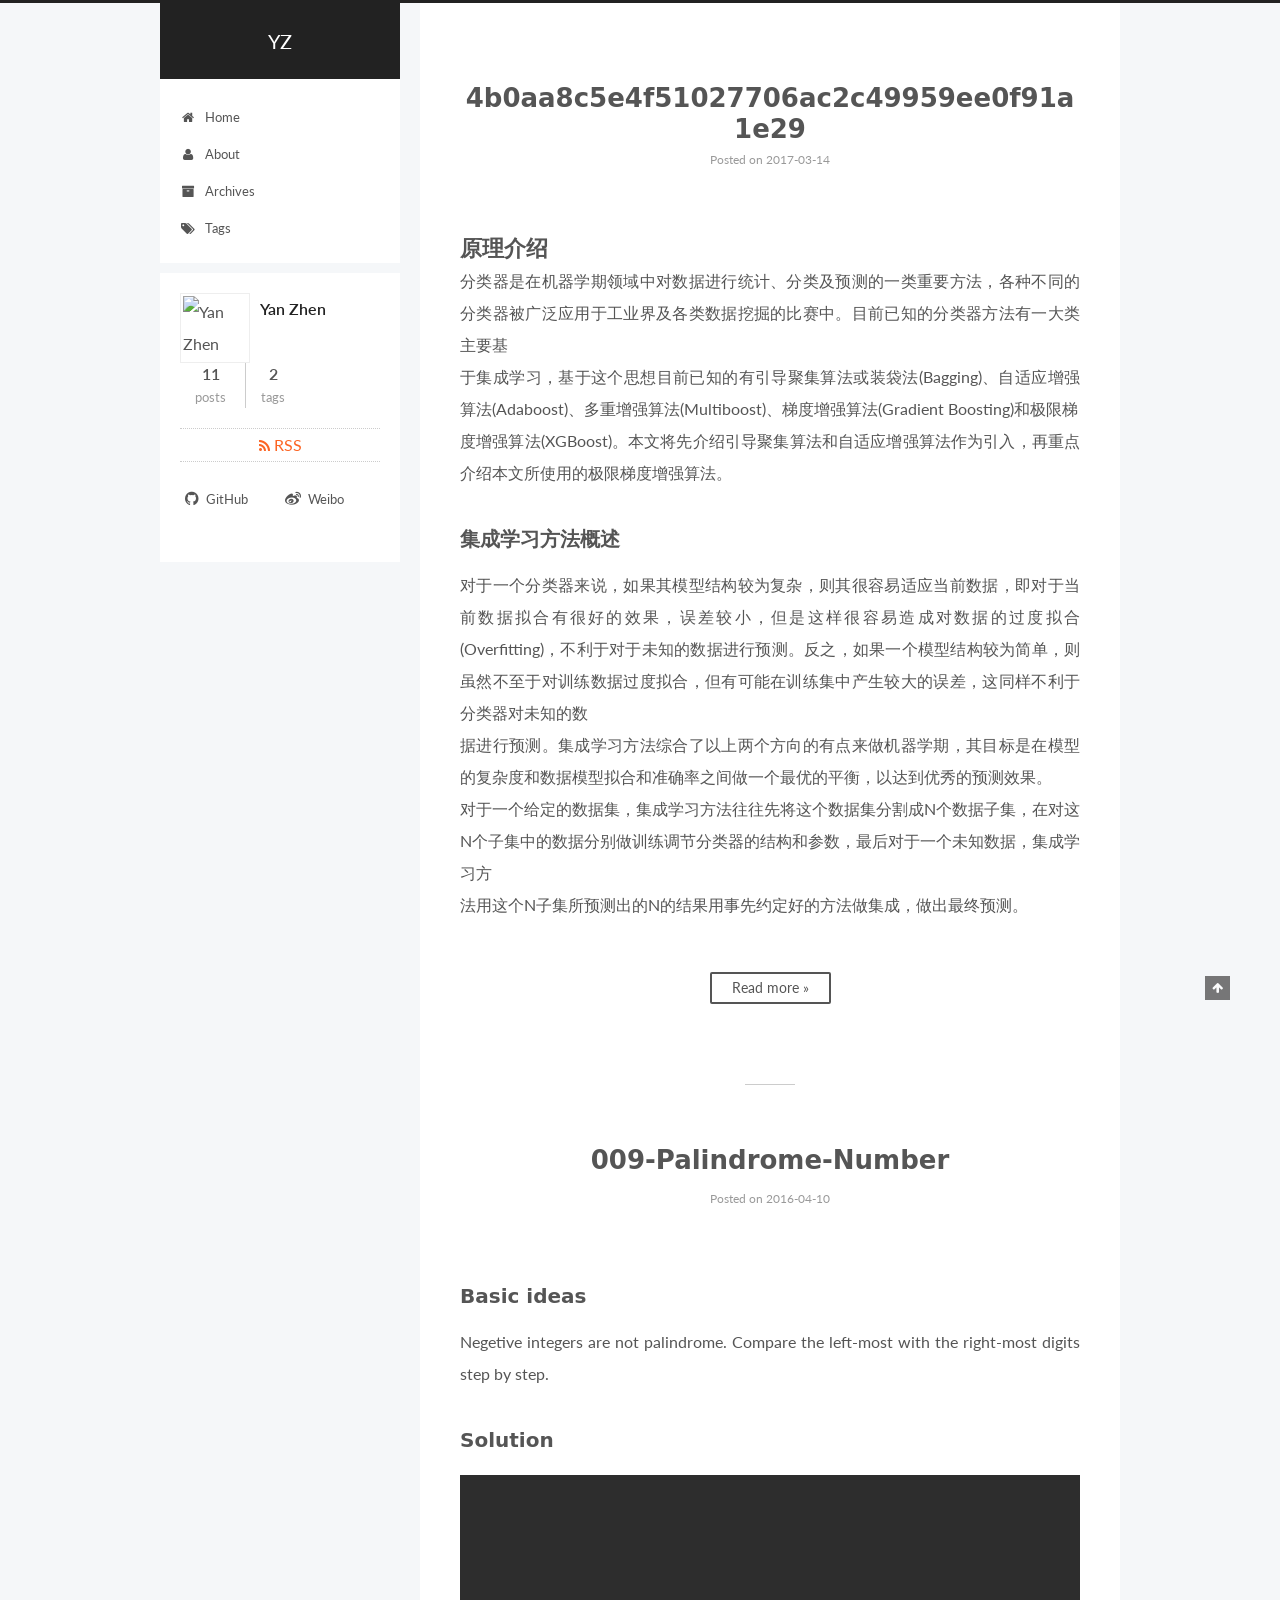
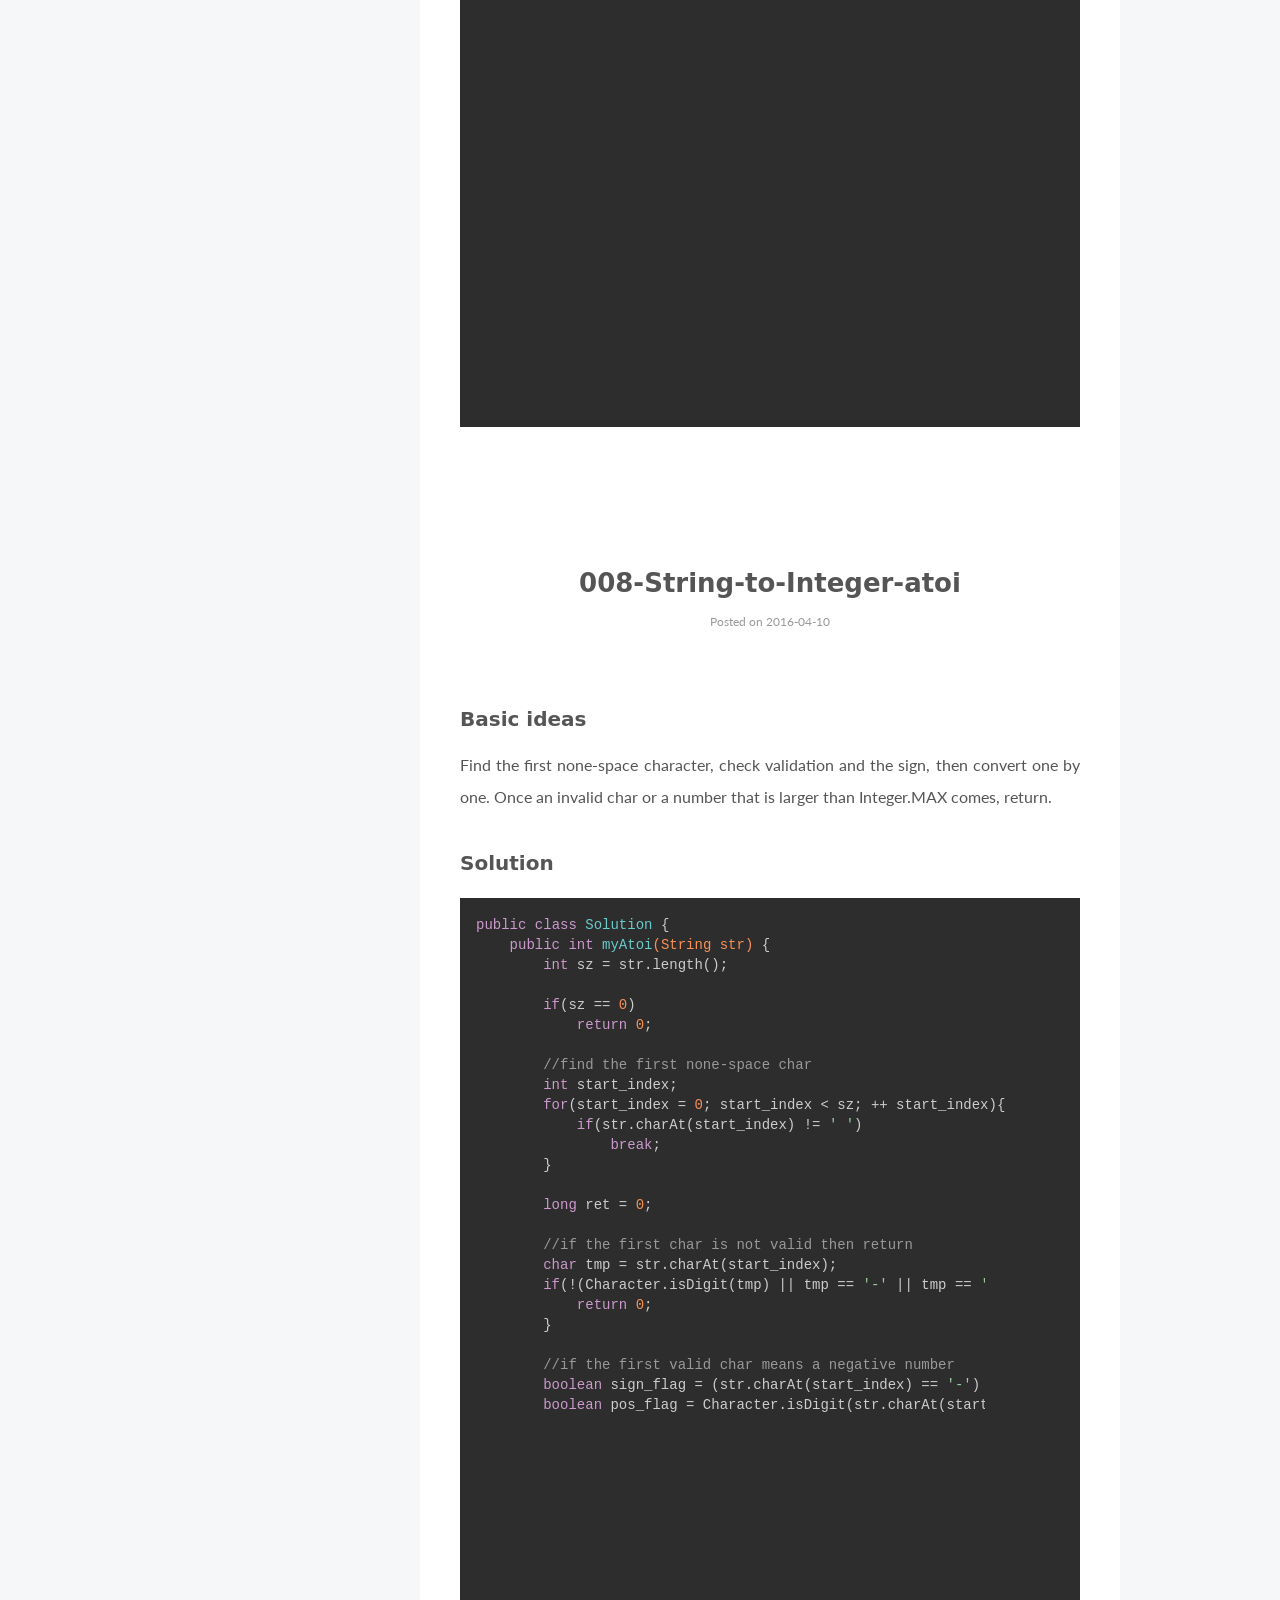
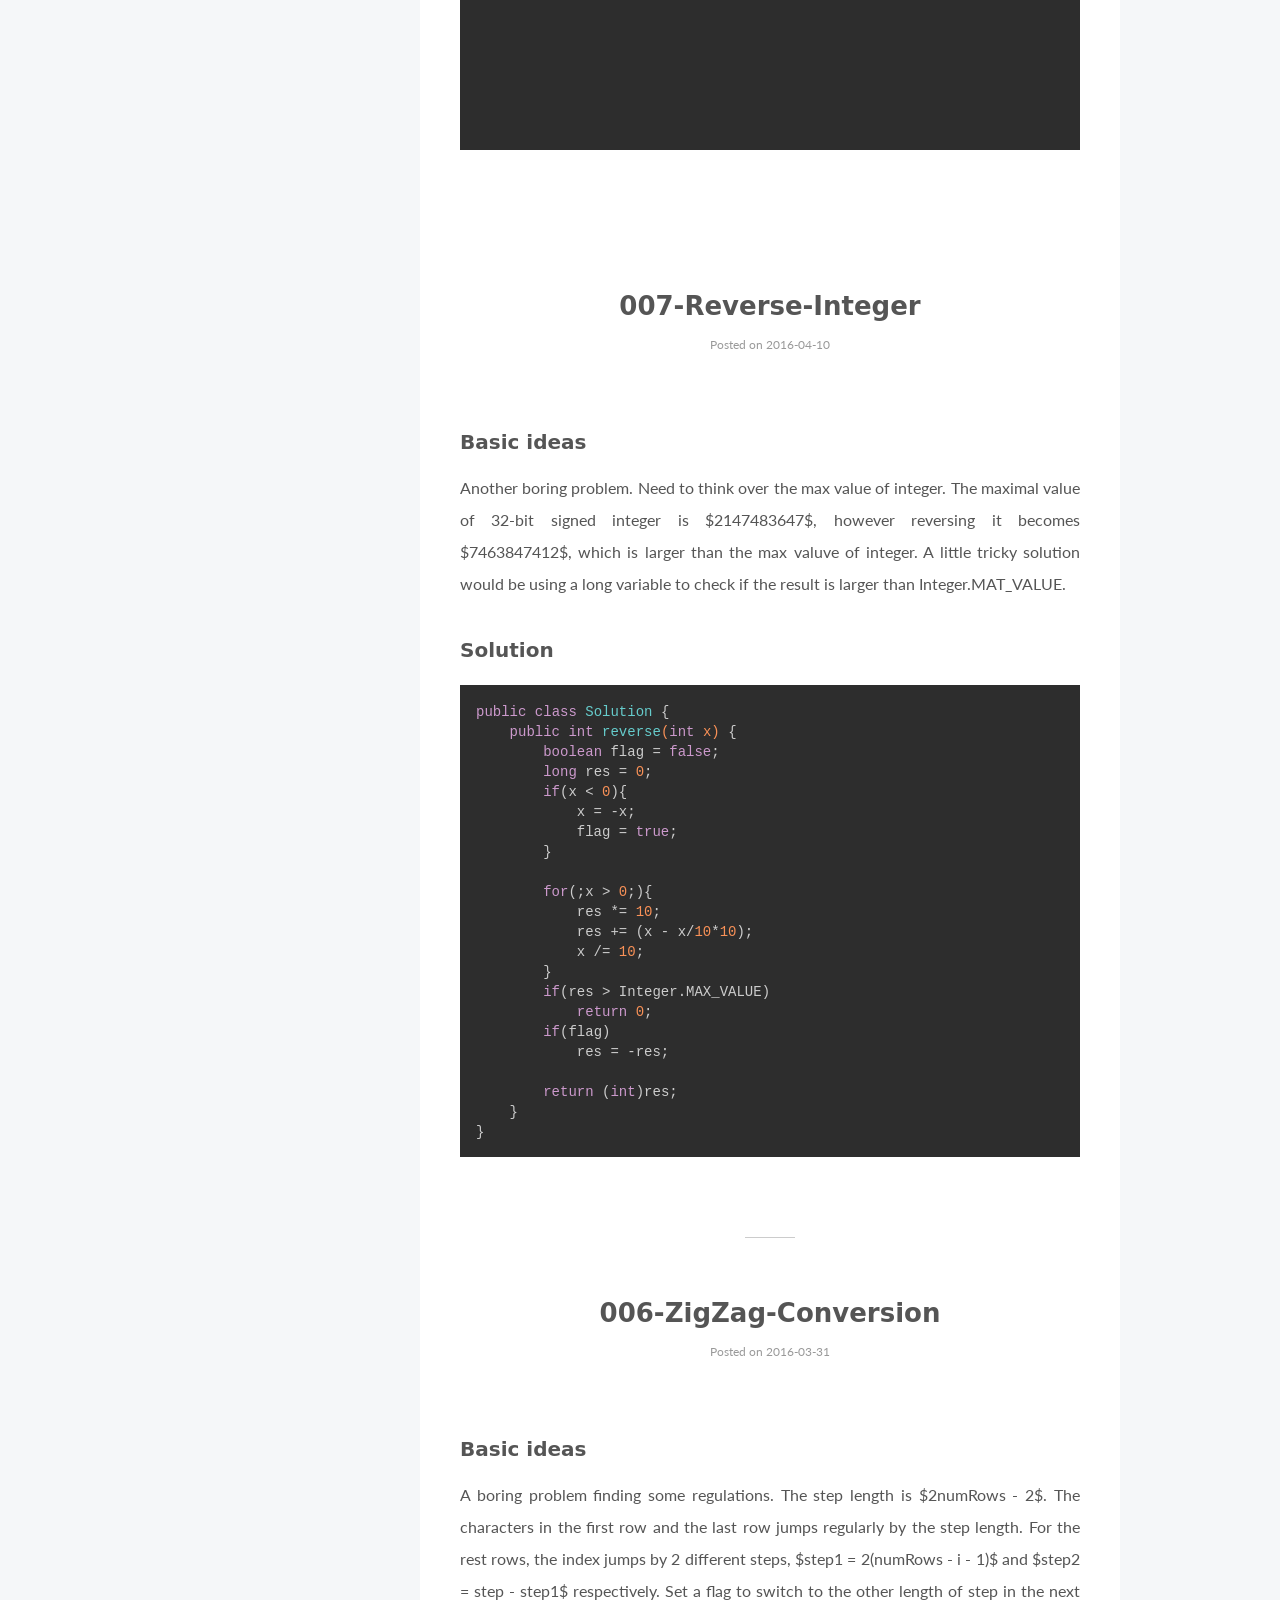
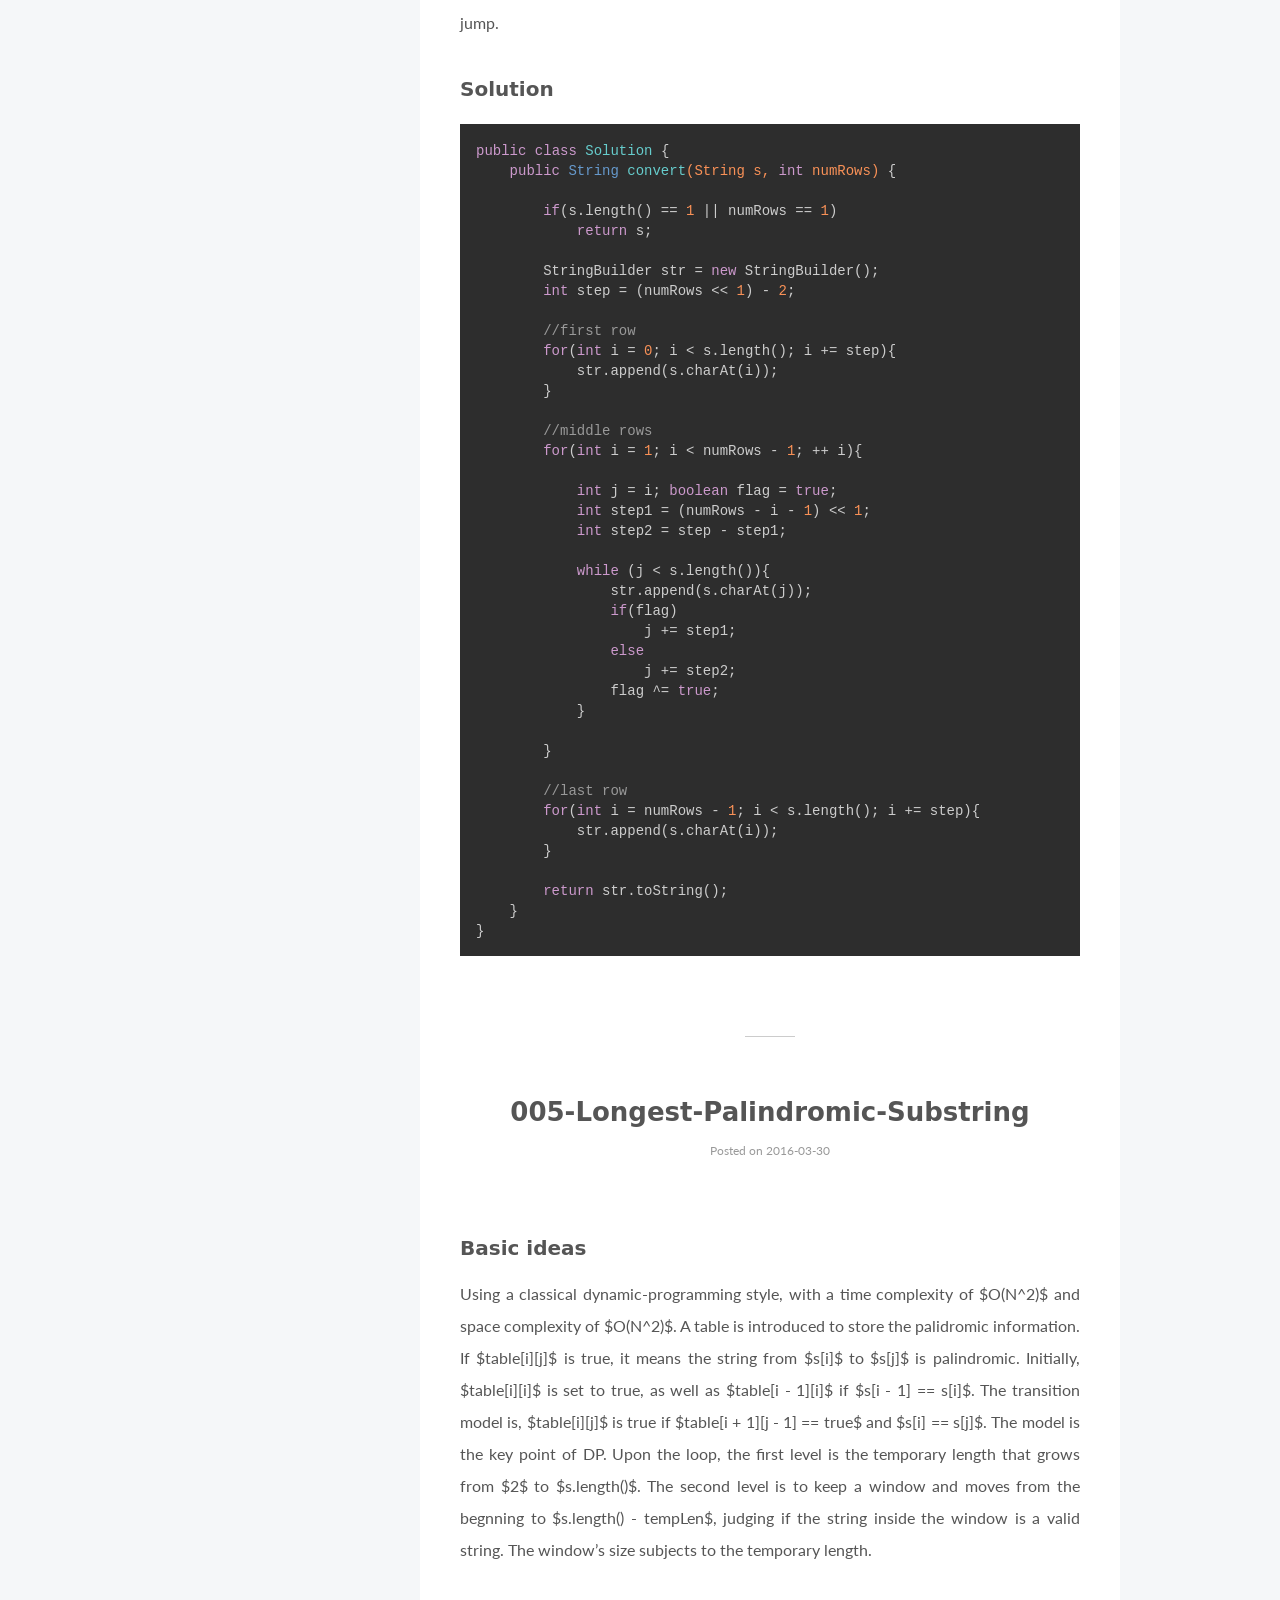
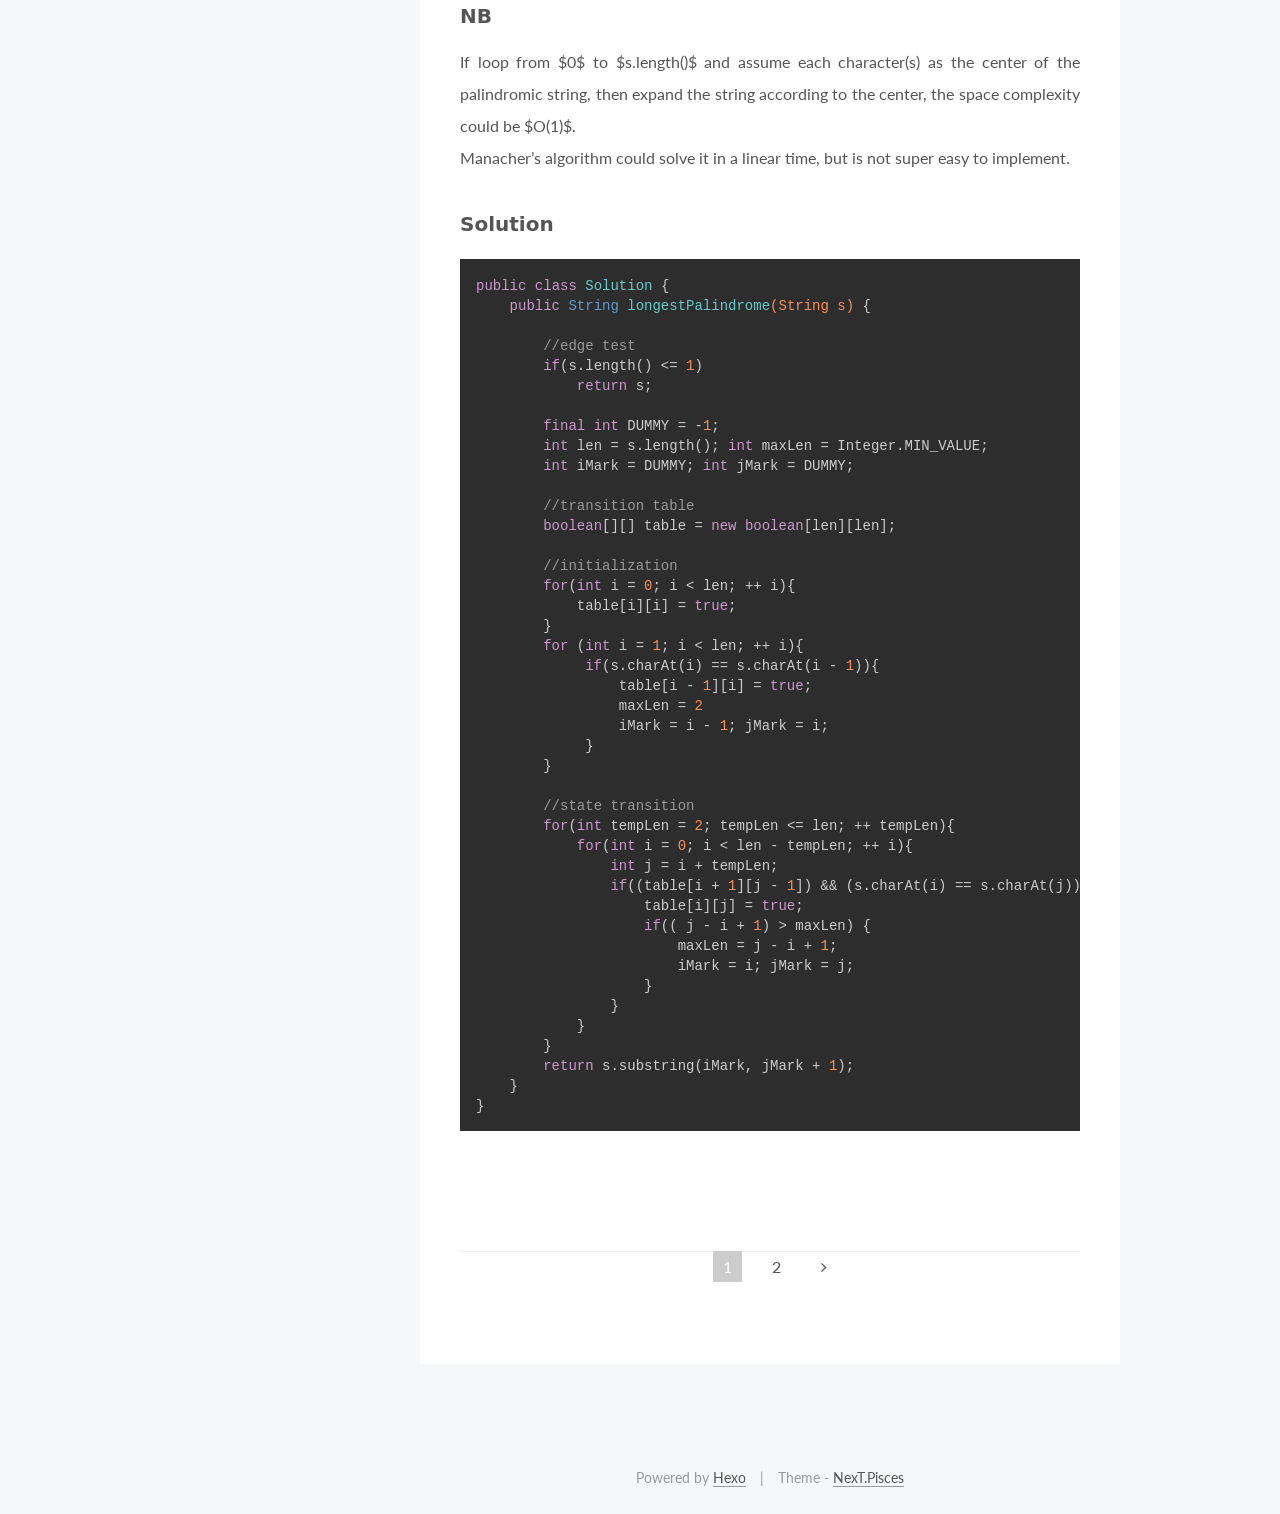
==== commit 800bac85: "new in 2017" ====
--- a/index.html
+++ b/index.html
@@ -222,6 +222,98 @@
             
               
                 
+                <a class="post-title-link" href="/2017/03/14/4b0aa8c5e4f51027706ac2c49959ee0f91a1e29a/" itemprop="url">
+                  4b0aa8c5e4f51027706ac2c49959ee0f91a1e29
+                </a>
+              
+            
+          </h1>
+        
+
+        <div class="post-meta">
+          <span class="post-time">
+            <span class="post-meta-item-icon">
+              <i class="fa fa-calendar-o"></i>
+            </span>
+            <span class="post-meta-item-text">Posted on</span>
+            <time itemprop="dateCreated" datetime="2017-03-14T11:56:34+01:00" content="2017-03-14">
+              2017-03-14
+            </time>
+          </span>
+
+          
+
+          
+            
+          
+
+          
+
+          
+          
+
+        </div>
+      </header>
+    
+
+
+    <div class="post-body" itemprop="articleBody">
+
+      
+      
+
+      
+        
+          <h1 id="原理介绍"><a href="#原理介绍" class="headerlink" title="原理介绍"></a>原理介绍</h1><p>  分类器是在机器学期领域中对数据进行统计、分类及预测的一类重要方法，各种不同的分类器被广泛应用于工业界及各类数据挖掘的比赛中。目前已知的分类器方法有一大类主要基<br>于集成学习，基于这个思想目前已知的有引导聚集算法或装袋法(Bagging)、自适应增强算法(Adaboost)、多重增强算法(Multiboost)、梯度增强算法(Gradient Boosting)和极限梯<br>度增强算法(XGBoost)。本文将先介绍引导聚集算法和自适应增强算法作为引入，再重点介绍本文所使用的极限梯度增强算法。</p>
+<h2 id="集成学习方法概述"><a href="#集成学习方法概述" class="headerlink" title="集成学习方法概述"></a>集成学习方法概述</h2><p>对于一个分类器来说，如果其模型结构较为复杂，则其很容易适应当前数据，即对于当前数据拟合有很好的效果，误差较小，但是这样很容易造成对数据的过度拟合(Overfitting)，不利于对于未知的数据进行预测。反之，如果一个模型结构较为简单，则虽然不至于对训练数据过度拟合，但有可能在训练集中产生较大的误差，这同样不利于分类器对未知的数<br>据进行预测。集成学习方法综合了以上两个方向的有点来做机器学期，其目标是在模型的复杂度和数据模型拟合和准确率之间做一个最优的平衡，以达到优秀的预测效果。<br>对于一个给定的数据集，集成学习方法往往先将这个数据集分割成N个数据子集，在对这N个子集中的数据分别做训练调节分类器的结构和参数，最后对于一个未知数据，集成学习方<br>法用这个N子集所预测出的N的结果用事先约定好的方法做集成，做出最终预测。<br>
+          <div class="post-more-link text-center">
+            <a class="btn" href="/2017/03/14/4b0aa8c5e4f51027706ac2c49959ee0f91a1e29a/#more" rel="contents">
+              Read more &raquo;
+            </a>
+          </div>
+        
+      
+    </div>
+
+    <div>
+      
+    </div>
+
+    <footer class="post-footer">
+      
+
+      
+
+      
+      
+        <div class="post-eof"></div>
+      
+    </footer>
+  </article>
+
+
+    
+      
+
+  
+  
+
+  
+  
+  
+
+  <article class="post post-type-normal " itemscope itemtype="http://schema.org/Article">
+
+    
+      <header class="post-header">
+
+        
+        
+          <h1 class="post-title" itemprop="name headline">
+            
+            
+              
+                
                 <a class="post-title-link" href="/2016/04/10/009-palindrome-number/" itemprop="url">
                   009-Palindrome-Number
                 </a>
@@ -630,98 +722,6 @@
 <h2 id="Solution"><a href="#Solution" class="headerlink" title="Solution"></a>Solution</h2><figure class="highlight java"><table><tr><td class="code"><pre><div class="line"><span class="keyword">public</span> <span class="class"><span class="keyword">class</span> <span class="title">Solution</span> </span>&#123;</div><div class="line">    <span class="function"><span class="keyword">public</span> String <span class="title">longestPalindrome</span><span class="params">(String s)</span> </span>&#123;</div><div class="line"></div><div class="line">        <span class="comment">//edge test</span></div><div class="line">        <span class="keyword">if</span>(s.length() &lt;= <span class="number">1</span>)</div><div class="line">            <span class="keyword">return</span> s;</div><div class="line"></div><div class="line">        <span class="keyword">final</span> <span class="keyword">int</span> DUMMY = -<span class="number">1</span>;</div><div class="line">        <span class="keyword">int</span> len = s.length(); <span class="keyword">int</span> maxLen = Integer.MIN_VALUE;</div><div class="line">        <span class="keyword">int</span> iMark = DUMMY; <span class="keyword">int</span> jMark = DUMMY;</div><div class="line"></div><div class="line">        <span class="comment">//transition table</span></div><div class="line">        <span class="keyword">boolean</span>[][] table = <span class="keyword">new</span> <span class="keyword">boolean</span>[len][len];</div><div class="line"></div><div class="line">        <span class="comment">//initialization</span></div><div class="line">        <span class="keyword">for</span>(<span class="keyword">int</span> i = <span class="number">0</span>; i &lt; len; ++ i)&#123;</div><div class="line">            table[i][i] = <span class="keyword">true</span>;</div><div class="line">        &#125;</div><div class="line">        <span class="keyword">for</span> (<span class="keyword">int</span> i = <span class="number">1</span>; i &lt; len; ++ i)&#123;</div><div class="line">             <span class="keyword">if</span>(s.charAt(i) == s.charAt(i - <span class="number">1</span>))&#123;</div><div class="line">                 table[i - <span class="number">1</span>][i] = <span class="keyword">true</span>;</div><div class="line">                 maxLen = <span class="number">2</span></div><div class="line">                 iMark = i - <span class="number">1</span>; jMark = i;</div><div class="line">             &#125;</div><div class="line">        &#125;</div><div class="line"></div><div class="line">        <span class="comment">//state transition</span></div><div class="line">        <span class="keyword">for</span>(<span class="keyword">int</span> tempLen = <span class="number">2</span>; tempLen &lt;= len; ++ tempLen)&#123;</div><div class="line">            <span class="keyword">for</span>(<span class="keyword">int</span> i = <span class="number">0</span>; i &lt; len - tempLen; ++ i)&#123;</div><div class="line">                <span class="keyword">int</span> j = i + tempLen;</div><div class="line">                <span class="keyword">if</span>((table[i + <span class="number">1</span>][j - <span class="number">1</span>]) &amp;&amp; (s.charAt(i) == s.charAt(j)))&#123;</div><div class="line">                    table[i][j] = <span class="keyword">true</span>;</div><div class="line">                    <span class="keyword">if</span>(( j - i + <span class="number">1</span>) &gt; maxLen) &#123;</div><div class="line">                        maxLen = j - i + <span class="number">1</span>;</div><div class="line">                        iMark = i; jMark = j;</div><div class="line">                    &#125;</div><div class="line">                &#125;</div><div class="line">            &#125;</div><div class="line">        &#125;</div><div class="line">        <span class="keyword">return</span> s.substring(iMark, jMark + <span class="number">1</span>);</div><div class="line">    &#125;</div><div class="line">&#125;</div></pre></td></tr></table></figure>
 
           
-        
-      
-    </div>
-
-    <div>
-      
-    </div>
-
-    <footer class="post-footer">
-      
-
-      
-
-      
-      
-        <div class="post-eof"></div>
-      
-    </footer>
-  </article>
-
-
-    
-      
-
-  
-  
-
-  
-  
-  
-
-  <article class="post post-type-normal " itemscope itemtype="http://schema.org/Article">
-
-    
-      <header class="post-header">
-
-        
-        
-          <h1 class="post-title" itemprop="name headline">
-            
-            
-              
-                
-                <a class="post-title-link" href="/2016/03/29/004-median-of-two-sorted-arrays/" itemprop="url">
-                  004-Median-of-Two-Sorted-Arrays
-                </a>
-              
-            
-          </h1>
-        
-
-        <div class="post-meta">
-          <span class="post-time">
-            <span class="post-meta-item-icon">
-              <i class="fa fa-calendar-o"></i>
-            </span>
-            <span class="post-meta-item-text">Posted on</span>
-            <time itemprop="dateCreated" datetime="2016-03-29T06:10:21+02:00" content="2016-03-29">
-              2016-03-29
-            </time>
-          </span>
-
-          
-
-          
-            
-          
-
-          
-
-          
-          
-
-        </div>
-      </header>
-    
-
-
-    <div class="post-body" itemprop="articleBody">
-
-      
-      
-
-      
-        
-          <h2 id="Basic-ideas"><a href="#Basic-ideas" class="headerlink" title="Basic ideas"></a>Basic ideas</h2><h3 id="Find-the-median"><a href="#Find-the-median" class="headerlink" title="Find the median"></a>Find the median</h3><p>This problem could be treated as a special case of find k-th smallest element in two sorted arrays. Say $m$ and $n$ are the lengths of the two arrays respectively. Then, if $m + n$ is odd, find the $ (\frac{m + n}{2} + 1)$th smallest element as the median. If $m + n$ is even, then find the $(\frac{m + n}{2})$th and the $(\frac{m + n}{2} + 1)$th smallest element, then count the average as the median.</p>
-<h3 id="Find-the-k-th-smallest-element"><a href="#Find-the-k-th-smallest-element" class="headerlink" title="Find the k-th smallest element"></a>Find the k-th smallest element</h3><p>Using a divide-and-conquer style could reach a complexity of only $O(logK)$.<br>If there are two arrays, $arr1$ and $arr2$, then compare the values of $arr1[\frac{k}{2}]$ and $arr2[\frac{k}{2}]$.<br>If $arr1[\frac{k}{2}]$ &gt; $arr2[\frac{k}{2}]$, this means all the elements in $arr2$ before $arr2[\frac{k}{2}]$ must be smaller than the k-th smallest element, so just simply discard those elements. Then, since $\frac{k}{2}$ elements are dicarded, the problem becomes find the $ k - \frac{k}{2}$ smallest number. Vice versa. Keep recursion unitl $k == 1$ or the beginning index is larger than the size of the assigned array.<br>
-          <div class="post-more-link text-center">
-            <a class="btn" href="/2016/03/29/004-median-of-two-sorted-arrays/#more" rel="contents">
-              Read more &raquo;
-            </a>
-          </div>
         
       
     </div>
@@ -789,7 +789,7 @@
         <nav class="site-state motion-element">
           <div class="site-state-item site-state-posts">
             <a href="/archives">
-              <span class="site-state-item-count">10</span>
+              <span class="site-state-item-count">11</span>
               <span class="site-state-item-name">posts</span>
             </a>
           </div>
@@ -799,7 +799,7 @@
           
             <div class="site-state-item site-state-tags">
               <a href="/tags">
-                <span class="site-state-item-count">1</span>
+                <span class="site-state-item-count">2</span>
                 <span class="site-state-item-name">tags</span>
               </a>
             </div>
--- a/css/main.css
+++ b/css/main.css
@@ -1545,7 +1545,7 @@
   width: 4px;
   height: 4px;
   border-radius: 50%;
-  background: #3dff11;
+  background: #fcff13;
 }
 .sidebar-nav {
   margin: 0 0 20px;
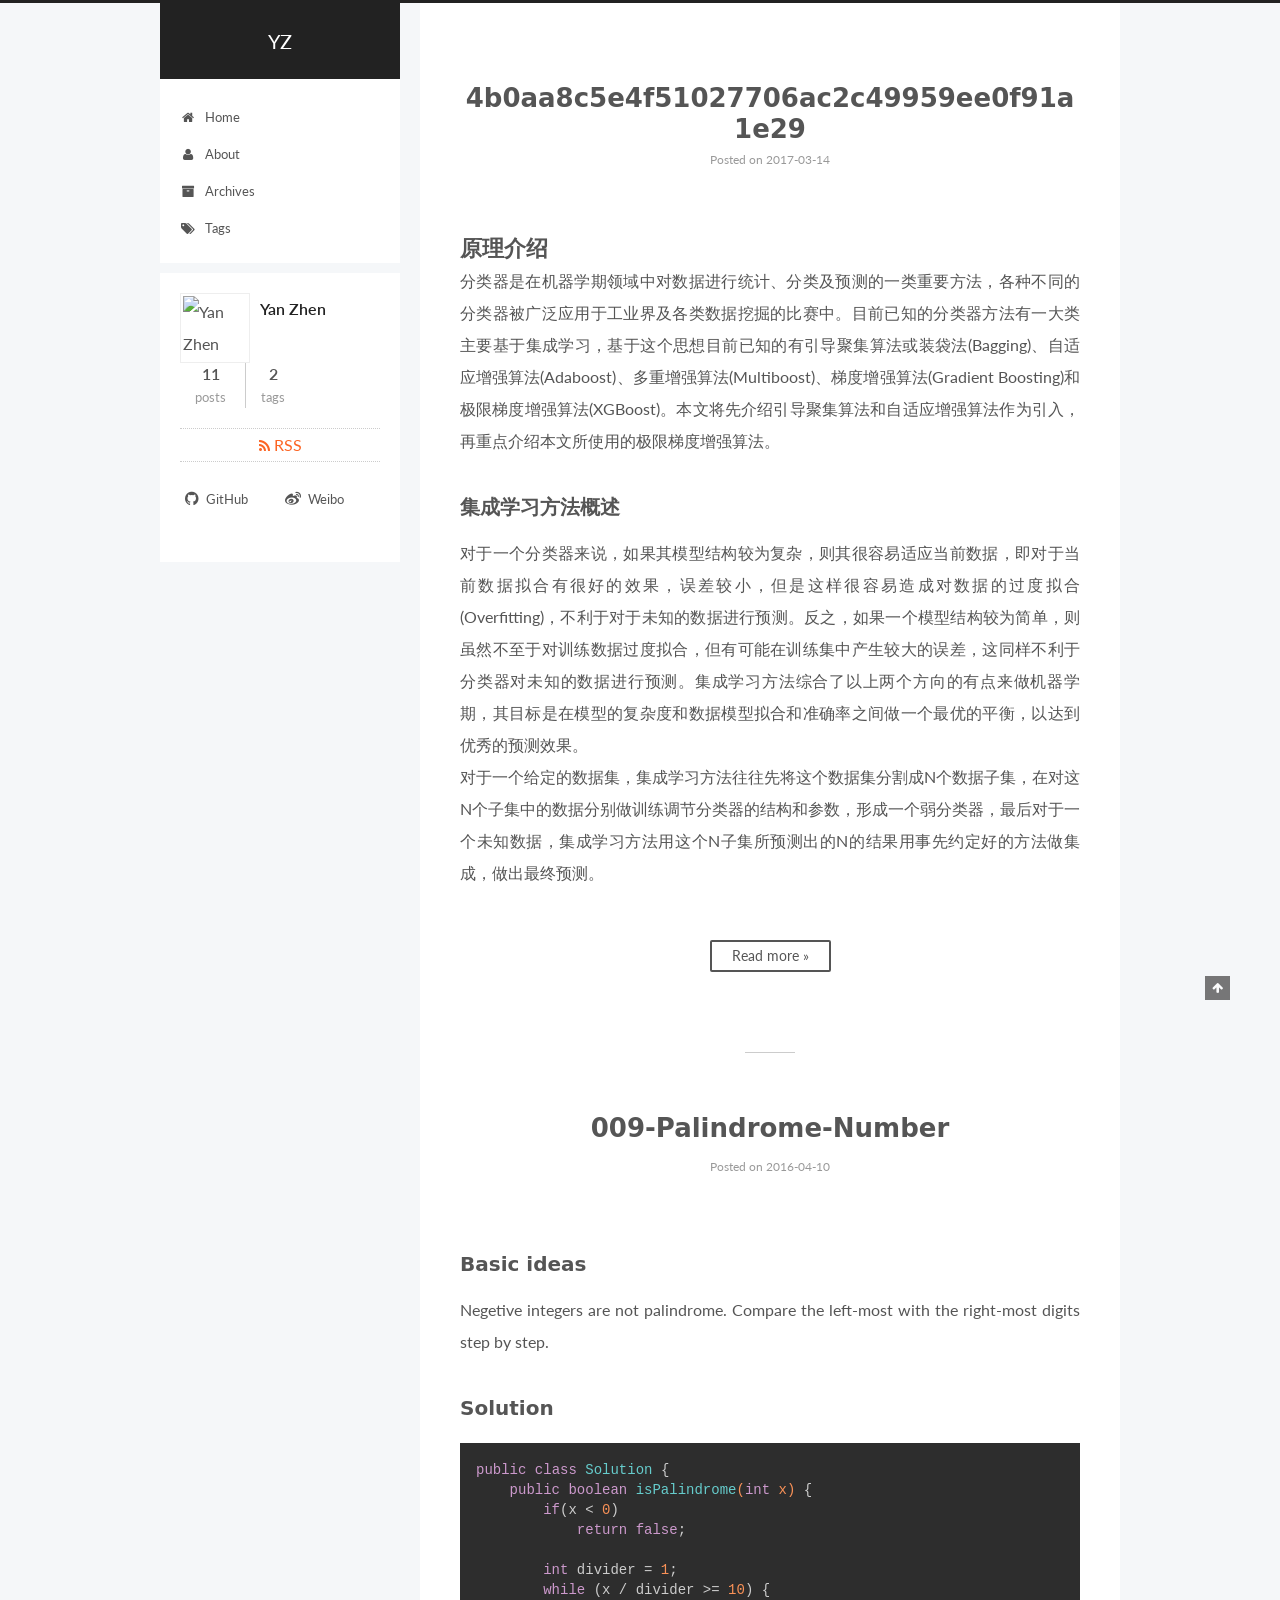
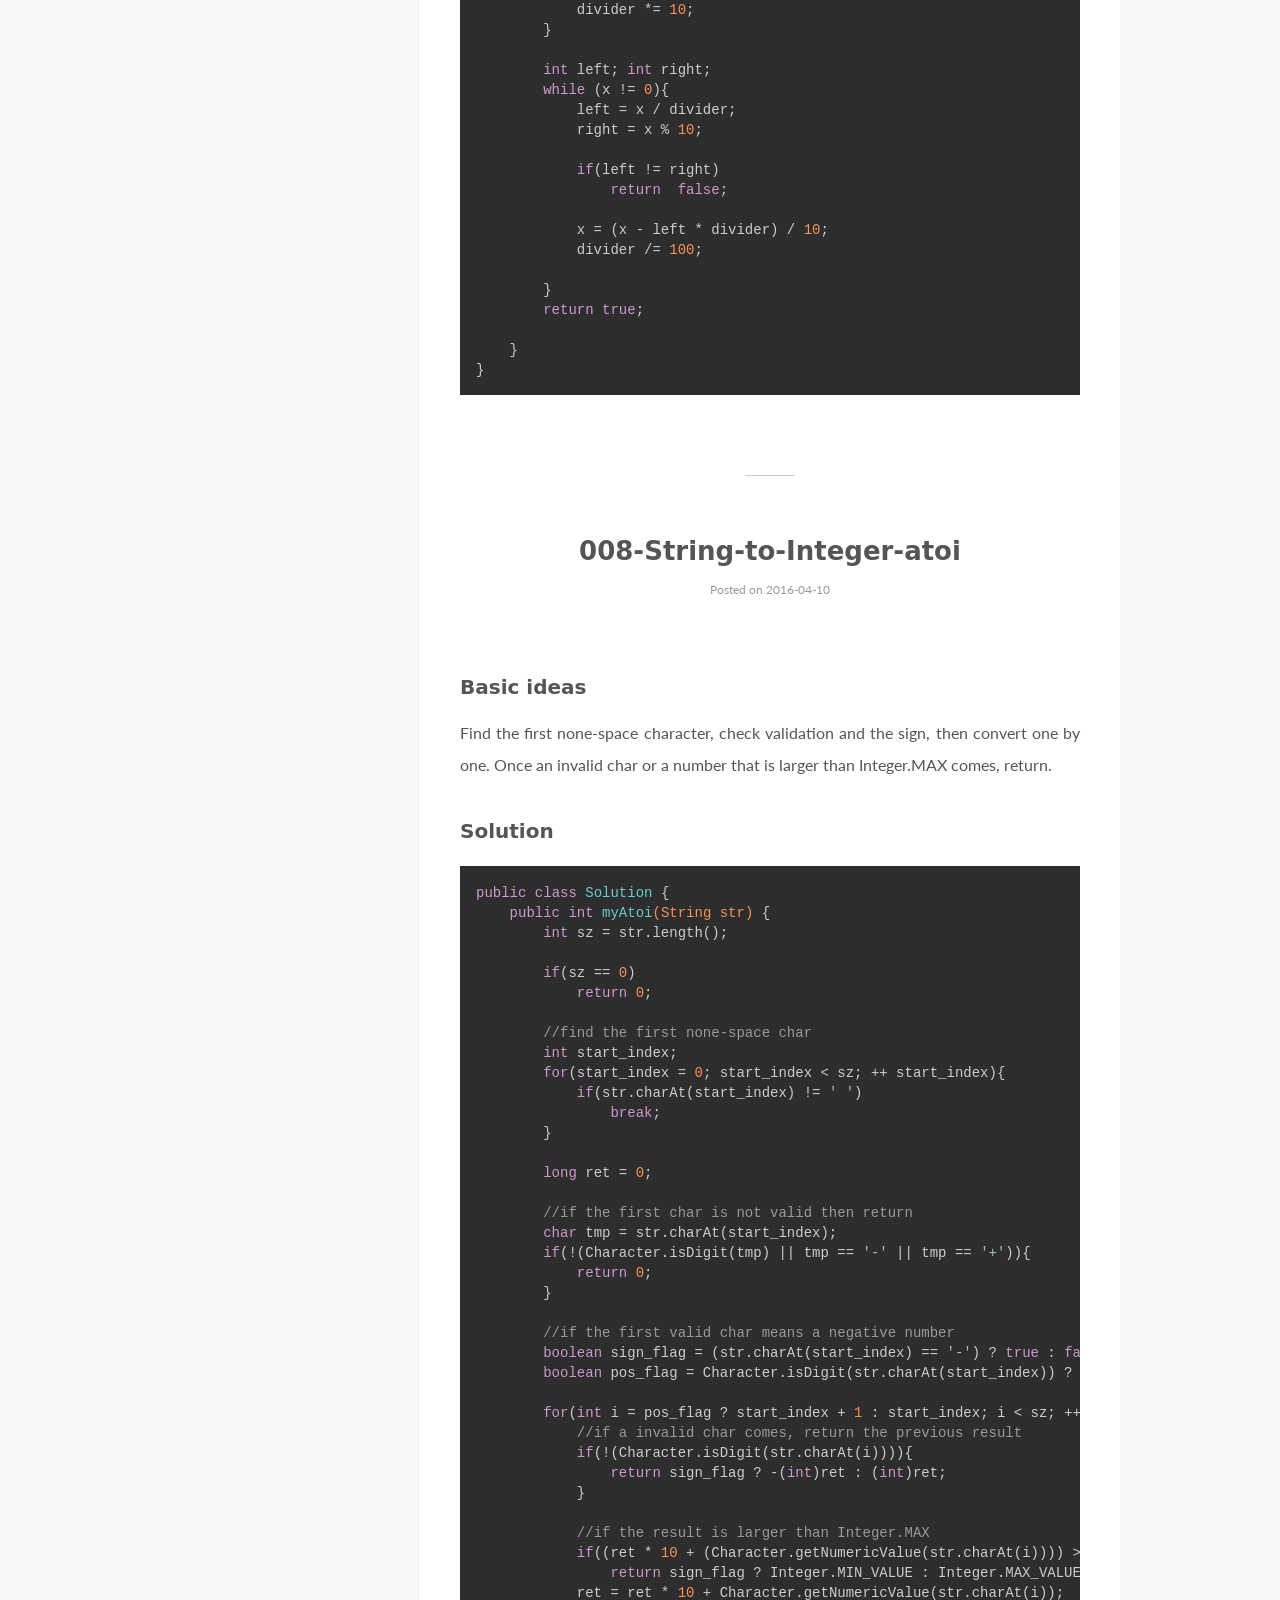
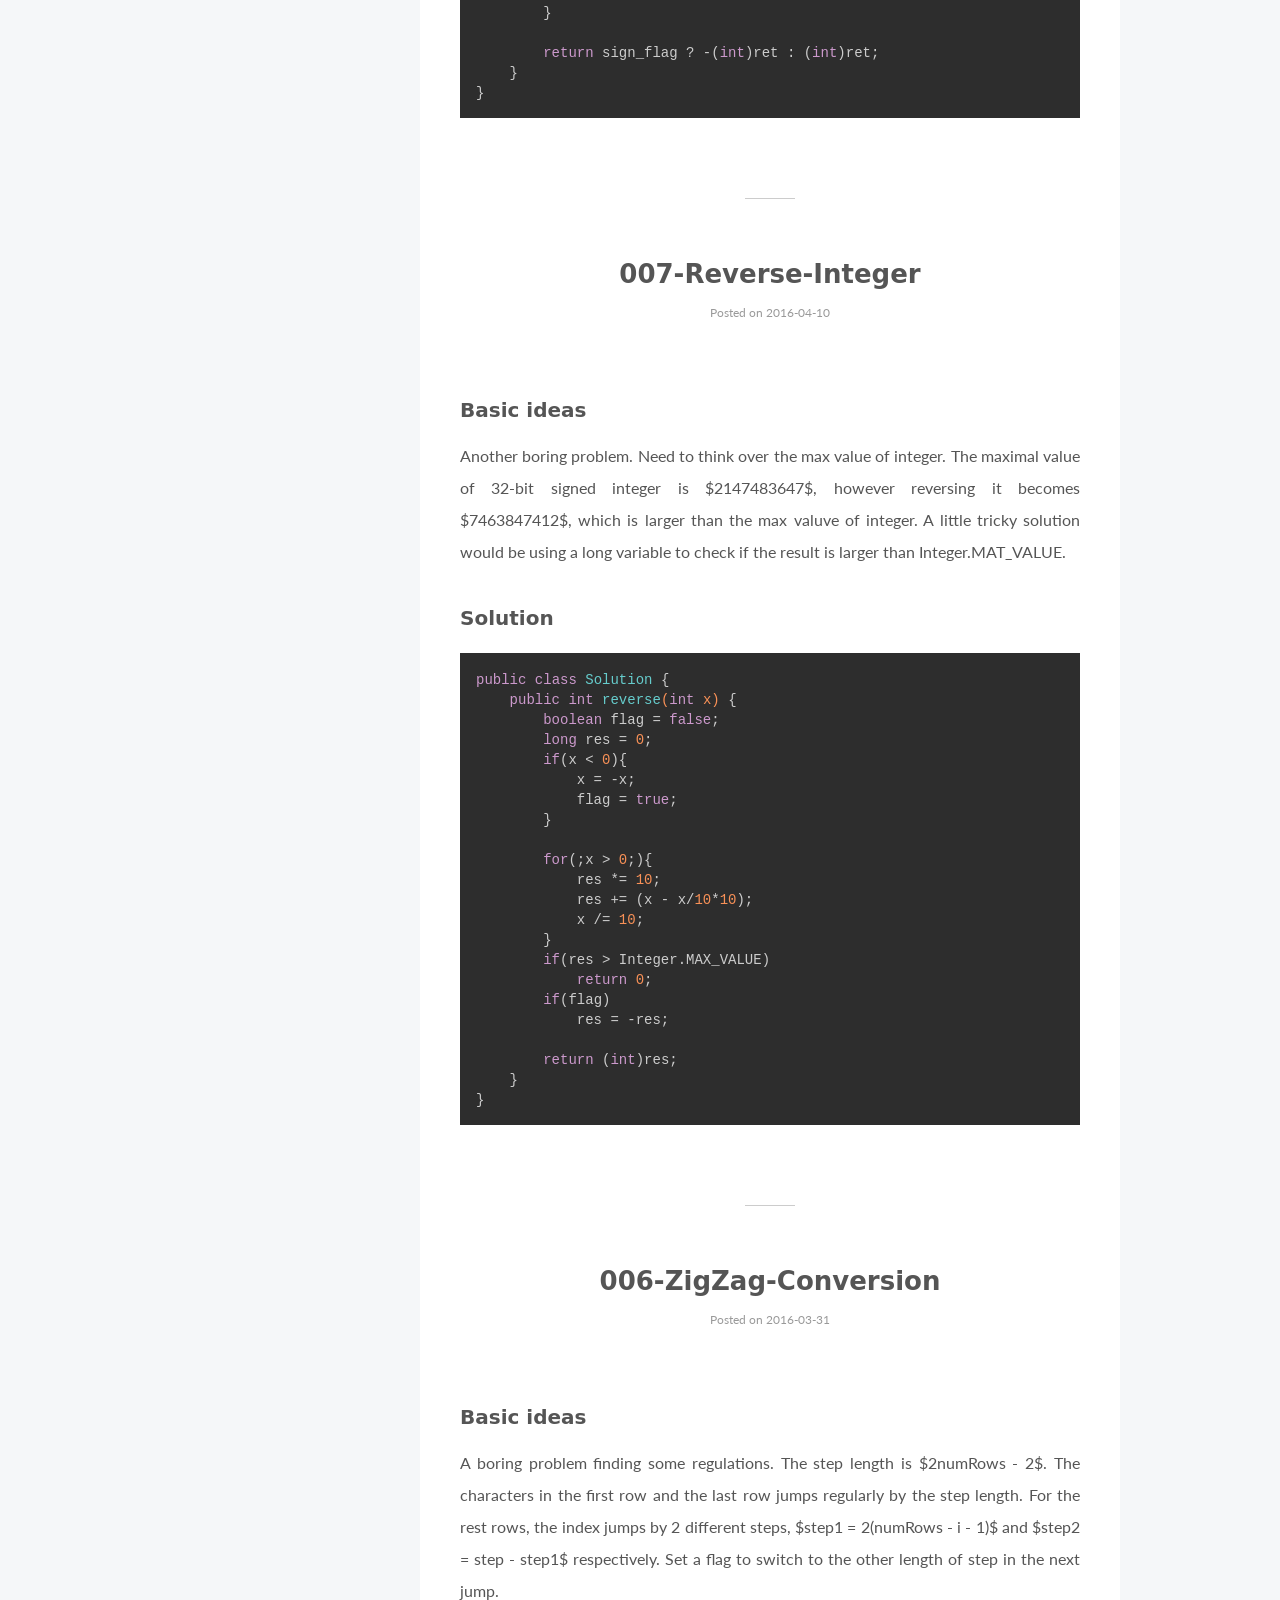
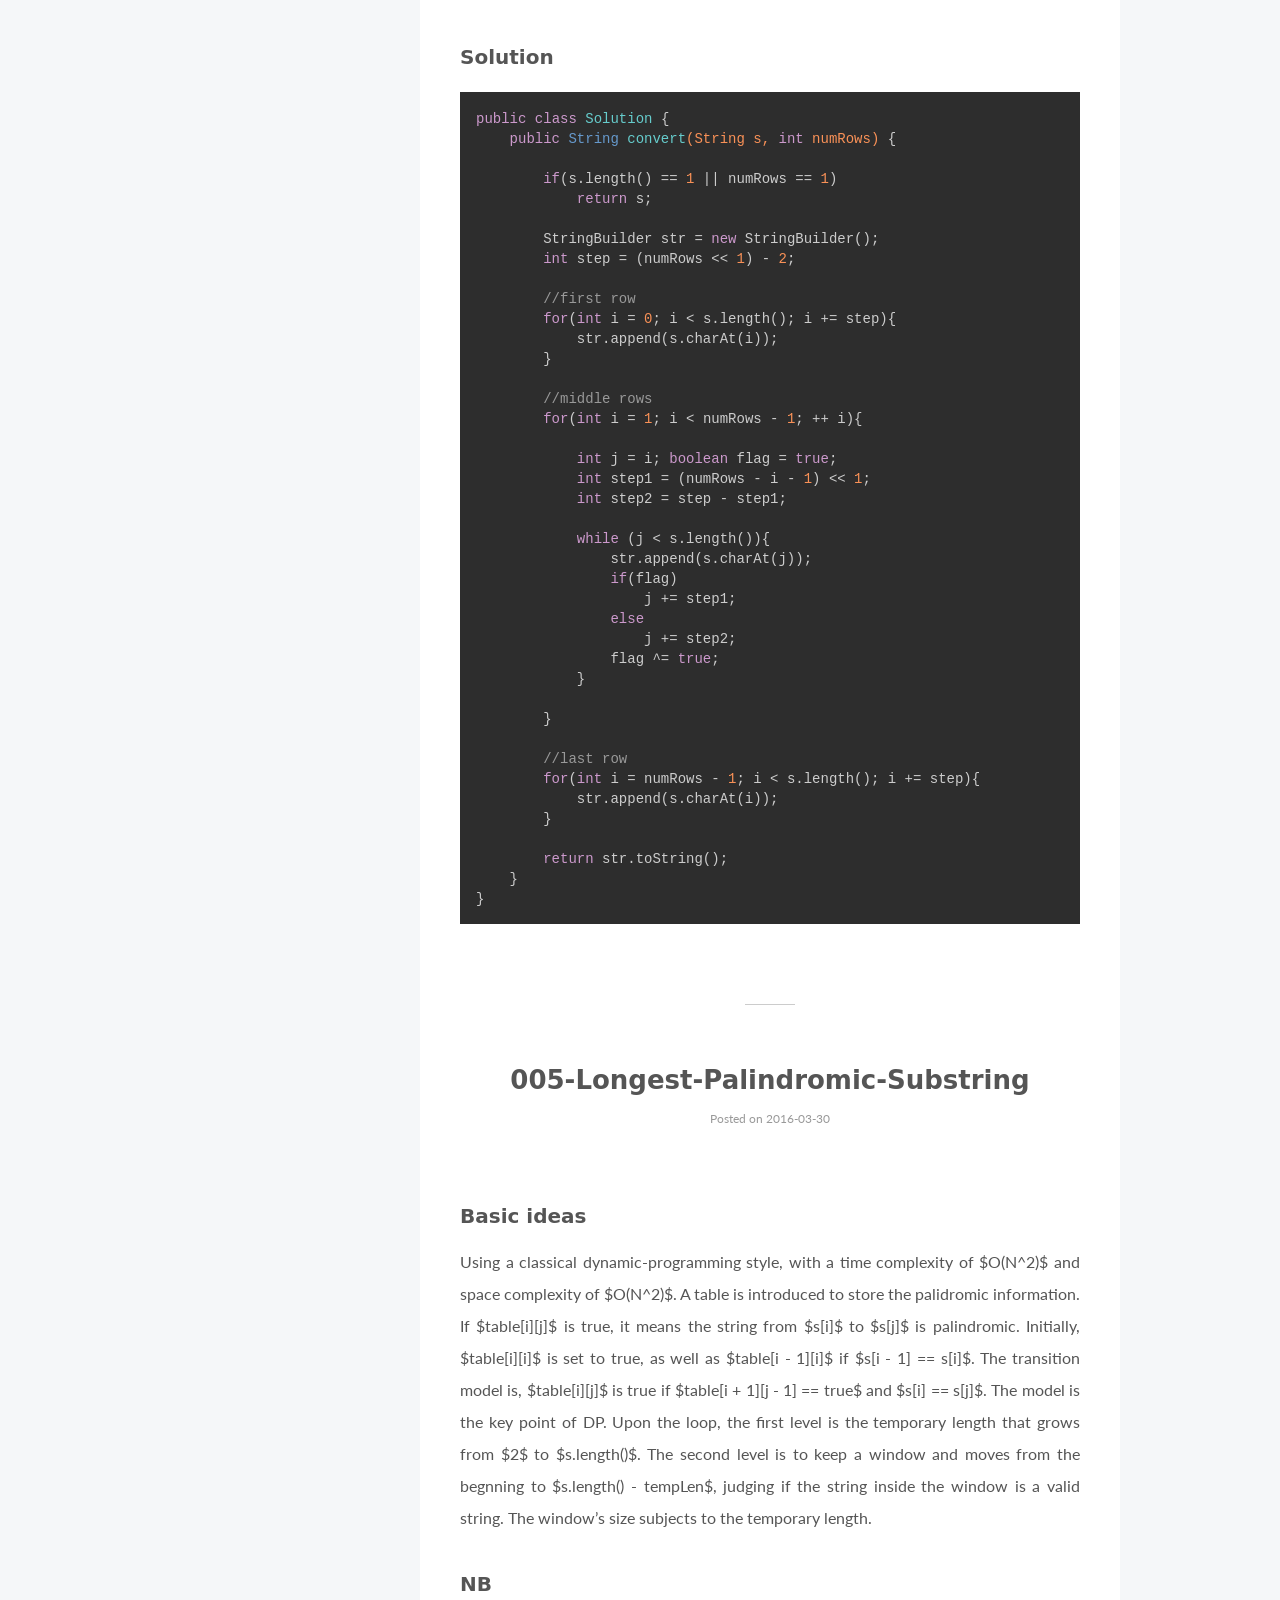
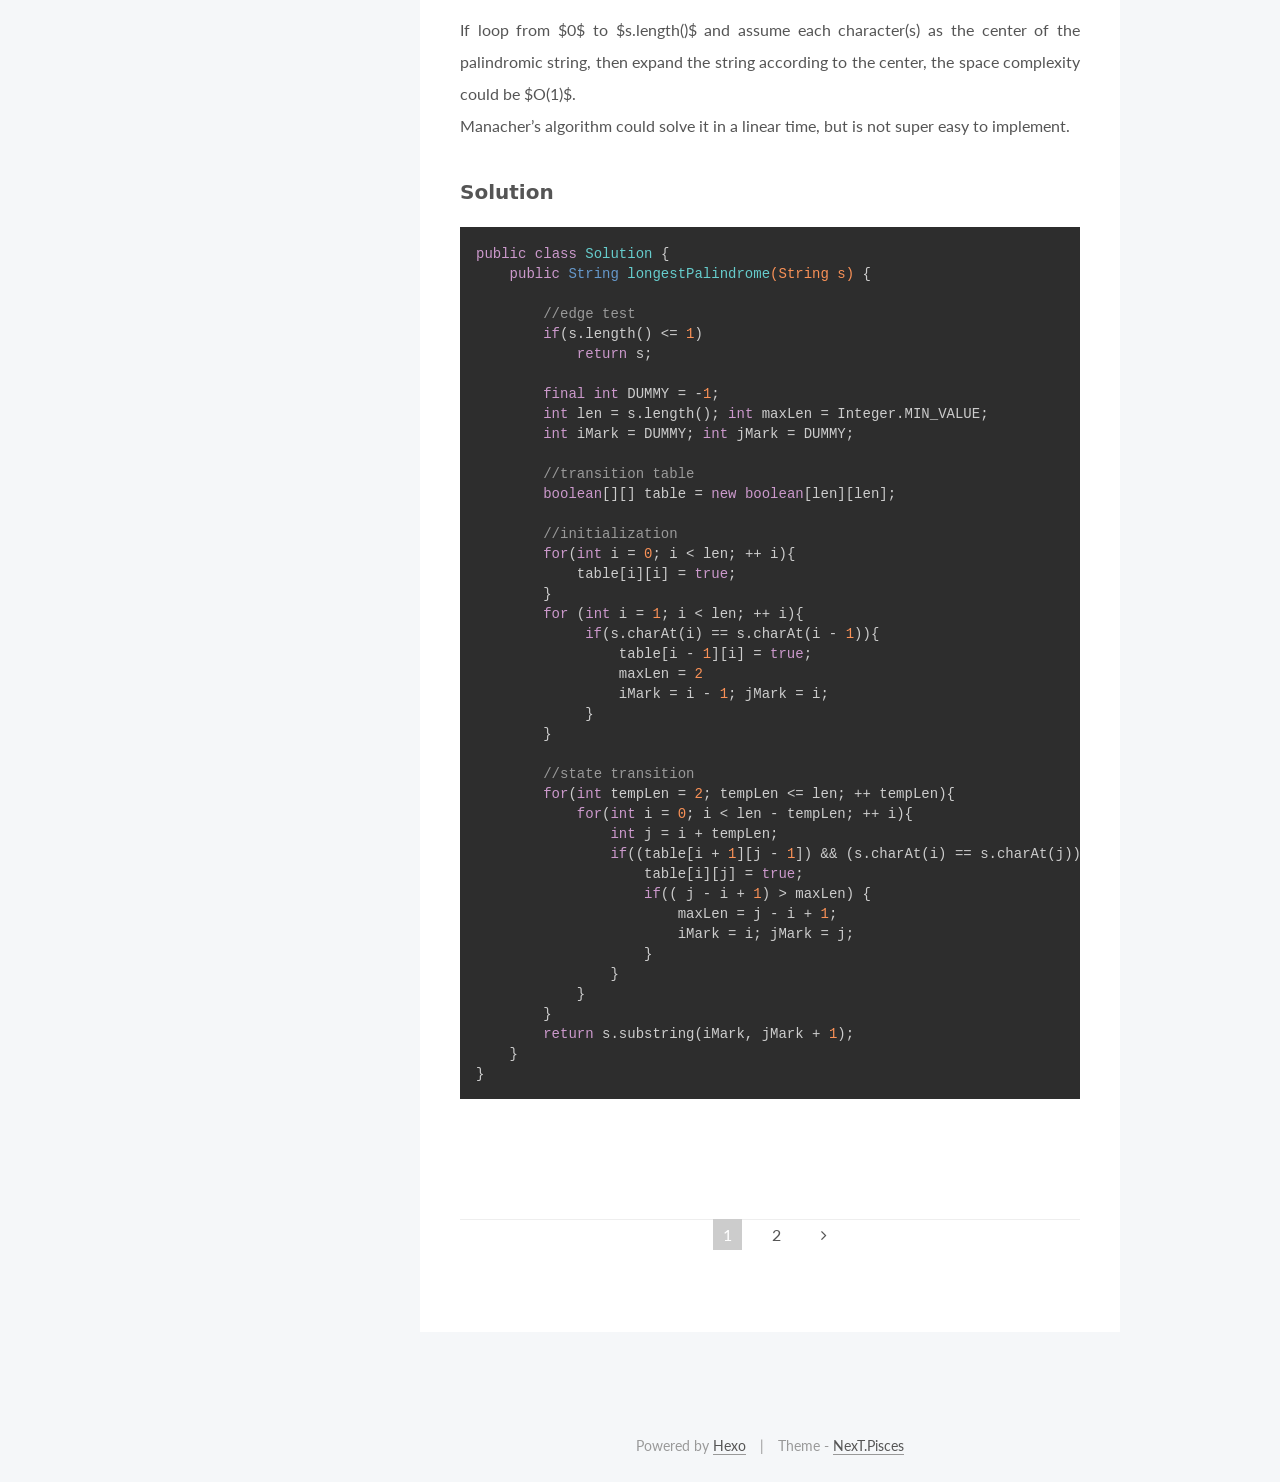
==== commit 6031c7bc: "4b0aa8c" ====
--- a/index.html
+++ b/index.html
@@ -264,8 +264,8 @@
 
       
         
-          <h1 id="原理介绍"><a href="#原理介绍" class="headerlink" title="原理介绍"></a>原理介绍</h1><p>  分类器是在机器学期领域中对数据进行统计、分类及预测的一类重要方法，各种不同的分类器被广泛应用于工业界及各类数据挖掘的比赛中。目前已知的分类器方法有一大类主要基<br>于集成学习，基于这个思想目前已知的有引导聚集算法或装袋法(Bagging)、自适应增强算法(Adaboost)、多重增强算法(Multiboost)、梯度增强算法(Gradient Boosting)和极限梯<br>度增强算法(XGBoost)。本文将先介绍引导聚集算法和自适应增强算法作为引入，再重点介绍本文所使用的极限梯度增强算法。</p>
-<h2 id="集成学习方法概述"><a href="#集成学习方法概述" class="headerlink" title="集成学习方法概述"></a>集成学习方法概述</h2><p>对于一个分类器来说，如果其模型结构较为复杂，则其很容易适应当前数据，即对于当前数据拟合有很好的效果，误差较小，但是这样很容易造成对数据的过度拟合(Overfitting)，不利于对于未知的数据进行预测。反之，如果一个模型结构较为简单，则虽然不至于对训练数据过度拟合，但有可能在训练集中产生较大的误差，这同样不利于分类器对未知的数<br>据进行预测。集成学习方法综合了以上两个方向的有点来做机器学期，其目标是在模型的复杂度和数据模型拟合和准确率之间做一个最优的平衡，以达到优秀的预测效果。<br>对于一个给定的数据集，集成学习方法往往先将这个数据集分割成N个数据子集，在对这N个子集中的数据分别做训练调节分类器的结构和参数，最后对于一个未知数据，集成学习方<br>法用这个N子集所预测出的N的结果用事先约定好的方法做集成，做出最终预测。<br>
+          <h1 id="原理介绍"><a href="#原理介绍" class="headerlink" title="原理介绍"></a>原理介绍</h1><p>  分类器是在机器学期领域中对数据进行统计、分类及预测的一类重要方法，各种不同的分类器被广泛应用于工业界及各类数据挖掘的比赛中。目前已知的分类器方法有一大类主要基于集成学习，基于这个思想目前已知的有引导聚集算法或装袋法(Bagging)、自适应增强算法(Adaboost)、多重增强算法(Multiboost)、梯度增强算法(Gradient Boosting)和极限梯度增强算法(XGBoost)。本文将先介绍引导聚集算法和自适应增强算法作为引入，再重点介绍本文所使用的极限梯度增强算法。</p>
+<h2 id="集成学习方法概述"><a href="#集成学习方法概述" class="headerlink" title="集成学习方法概述"></a>集成学习方法概述</h2><p>对于一个分类器来说，如果其模型结构较为复杂，则其很容易适应当前数据，即对于当前数据拟合有很好的效果，误差较小，但是这样很容易造成对数据的过度拟合(Overfitting)，不利于对于未知的数据进行预测。反之，如果一个模型结构较为简单，则虽然不至于对训练数据过度拟合，但有可能在训练集中产生较大的误差，这同样不利于分类器对未知的数据进行预测。集成学习方法综合了以上两个方向的有点来做机器学期，其目标是在模型的复杂度和数据模型拟合和准确率之间做一个最优的平衡，以达到优秀的预测效果。<br>对于一个给定的数据集，集成学习方法往往先将这个数据集分割成N个数据子集，在对这N个子集中的数据分别做训练调节分类器的结构和参数，形成一个弱分类器，最后对于一个未知数据，集成学习方法用这个N子集所预测出的N的结果用事先约定好的方法做集成，做出最终预测。<br>
           <div class="post-more-link text-center">
             <a class="btn" href="/2017/03/14/4b0aa8c5e4f51027706ac2c49959ee0f91a1e29a/#more" rel="contents">
               Read more &raquo;
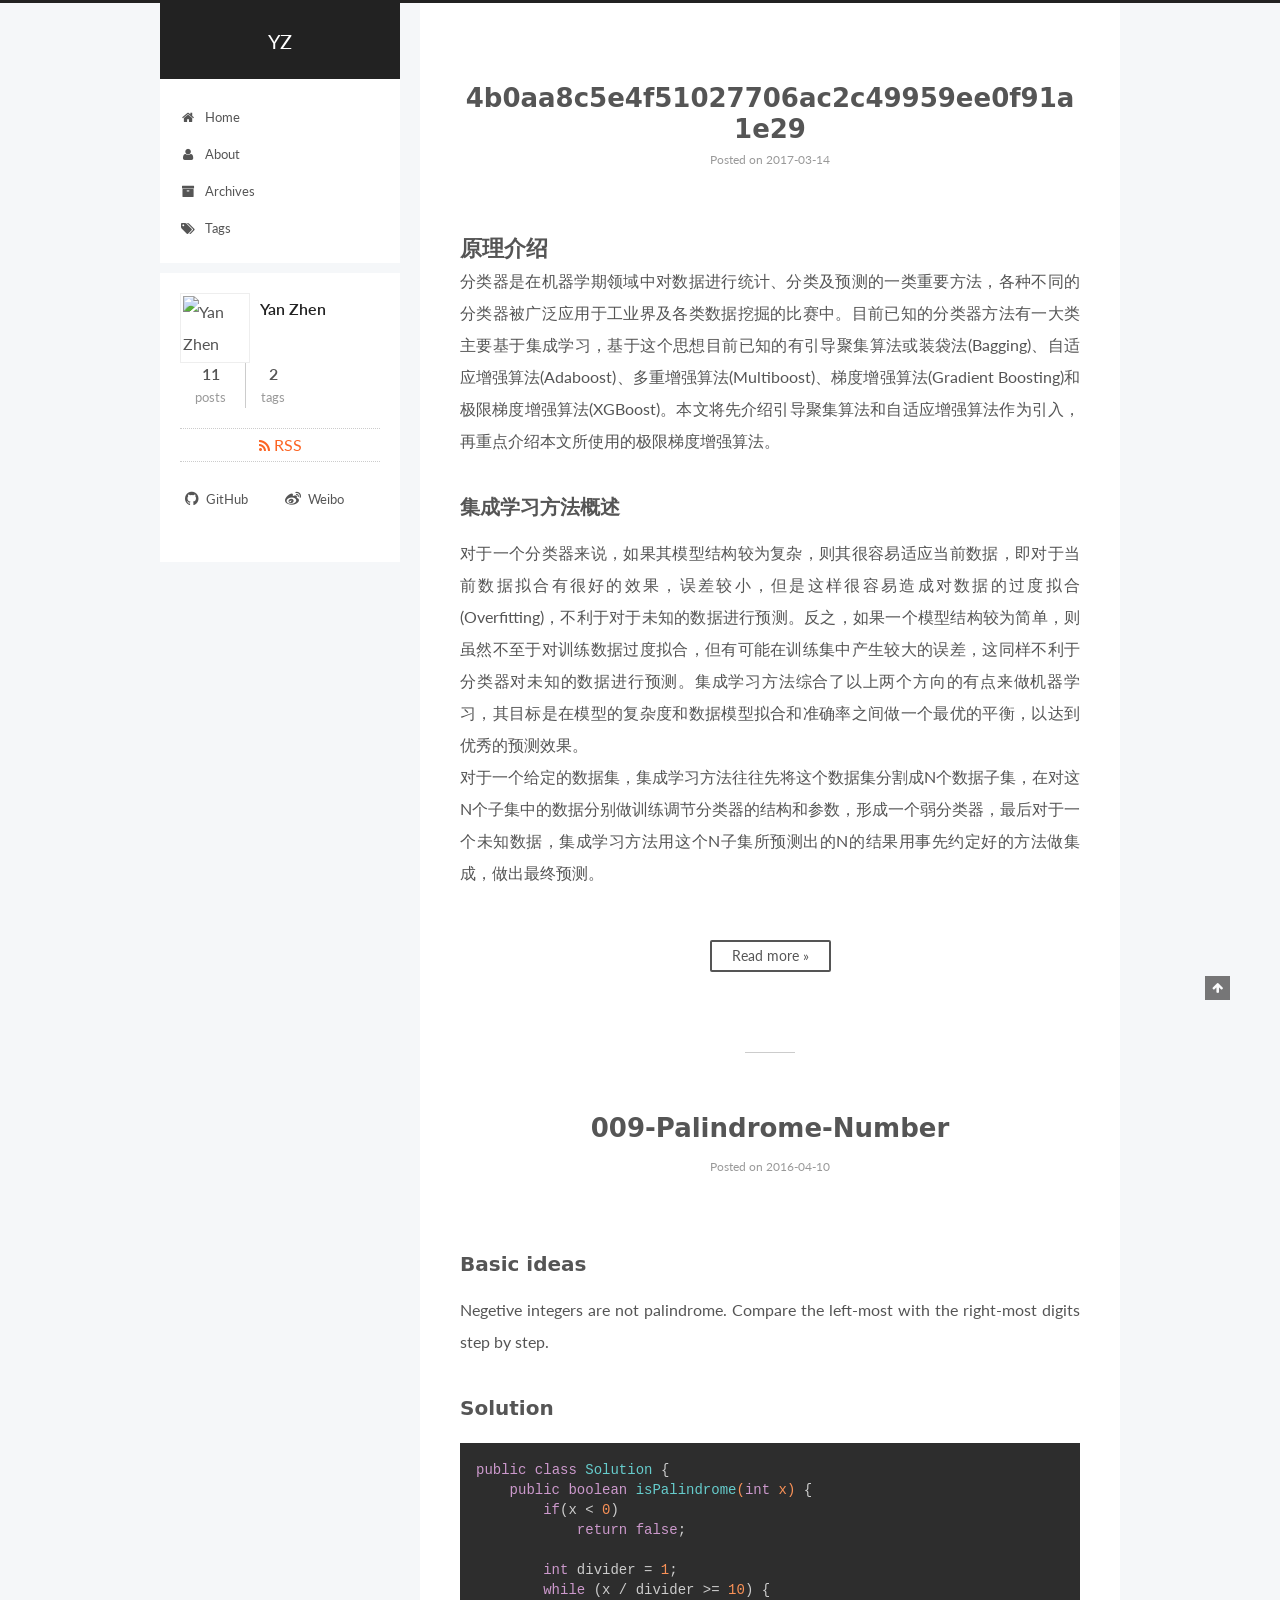
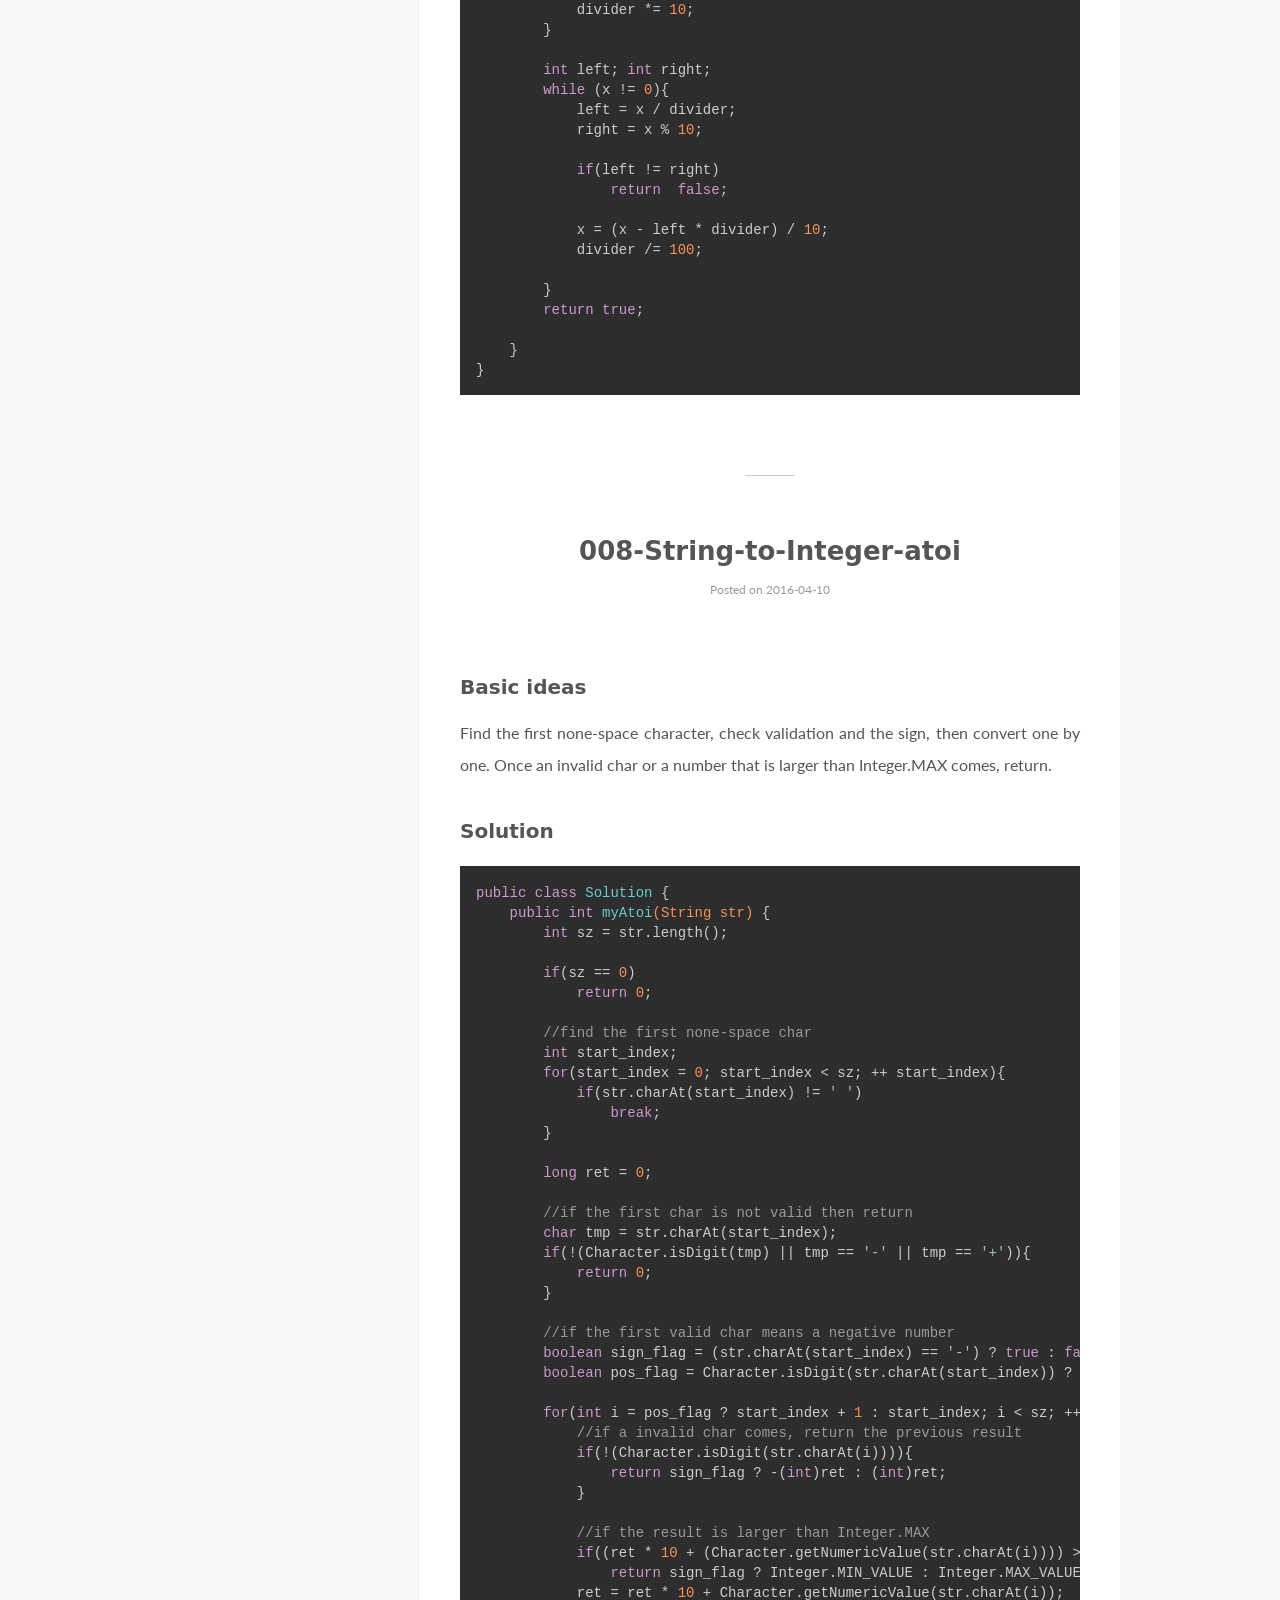
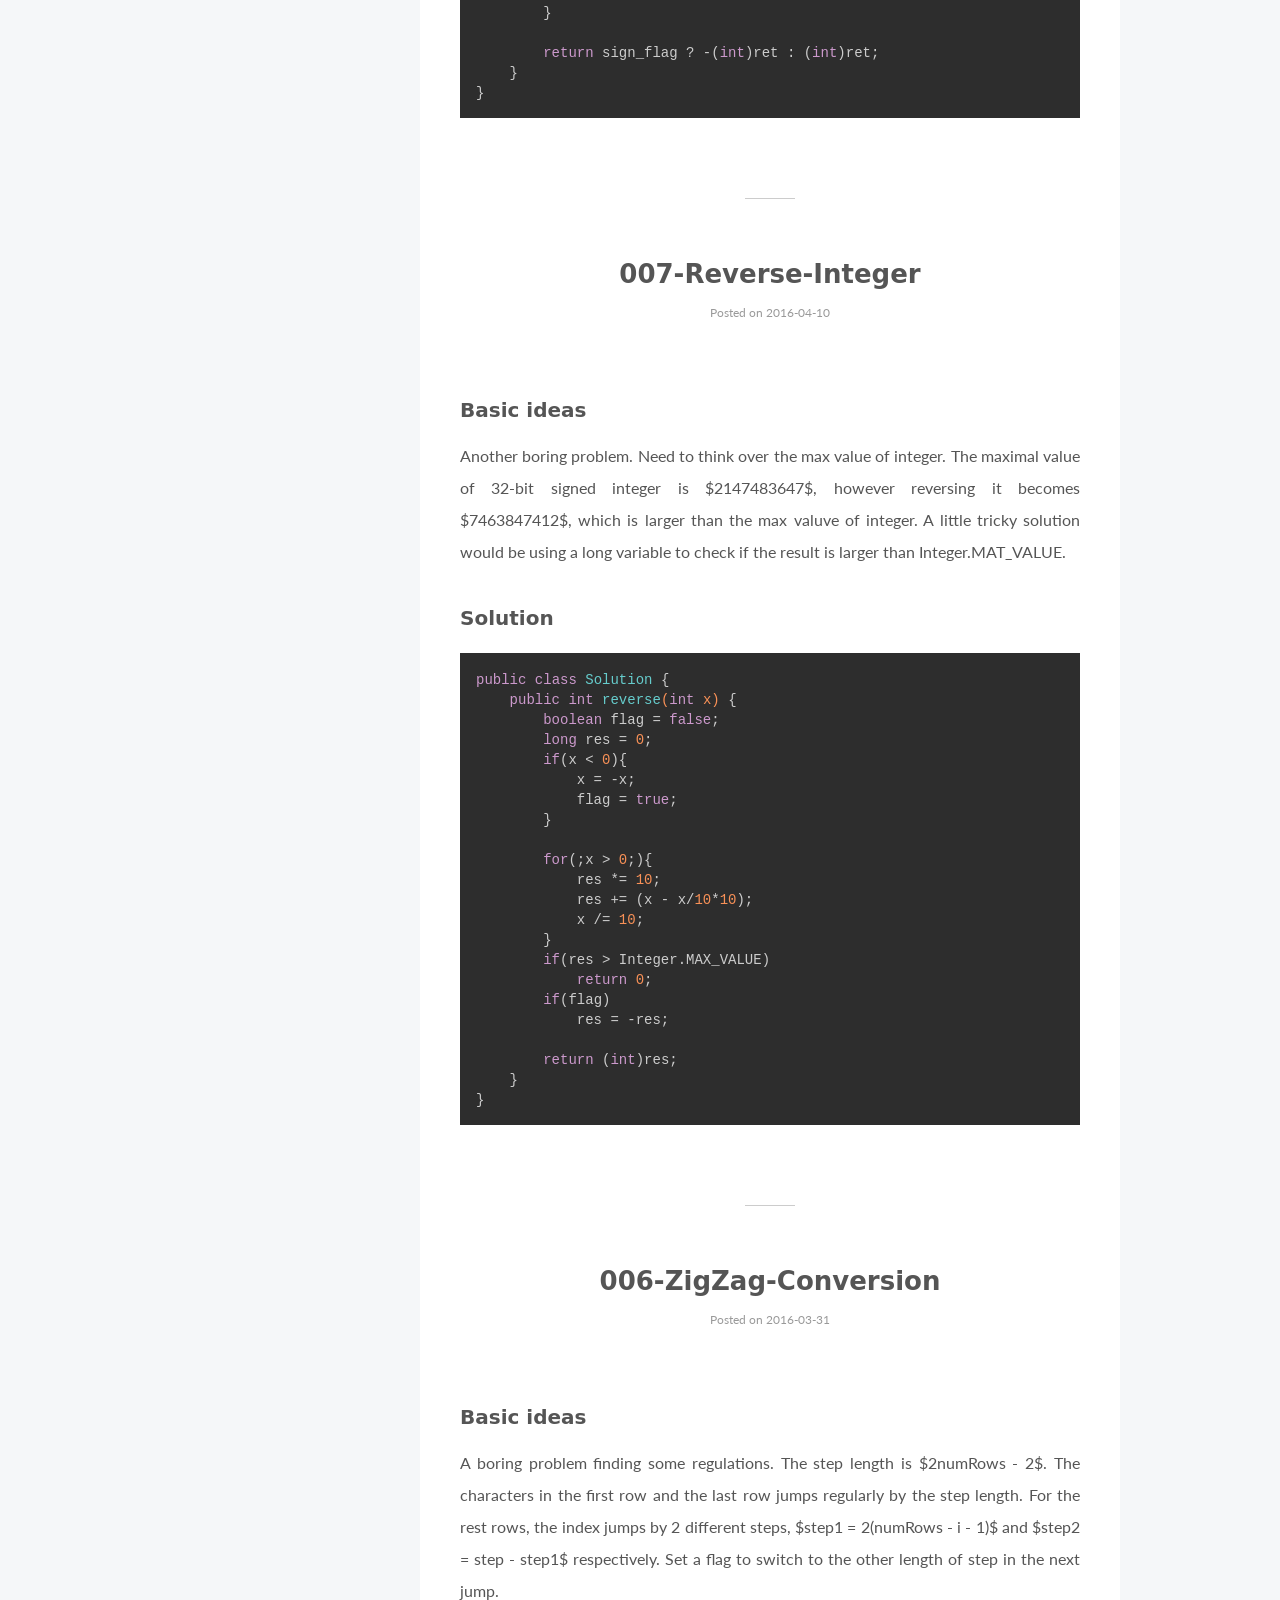
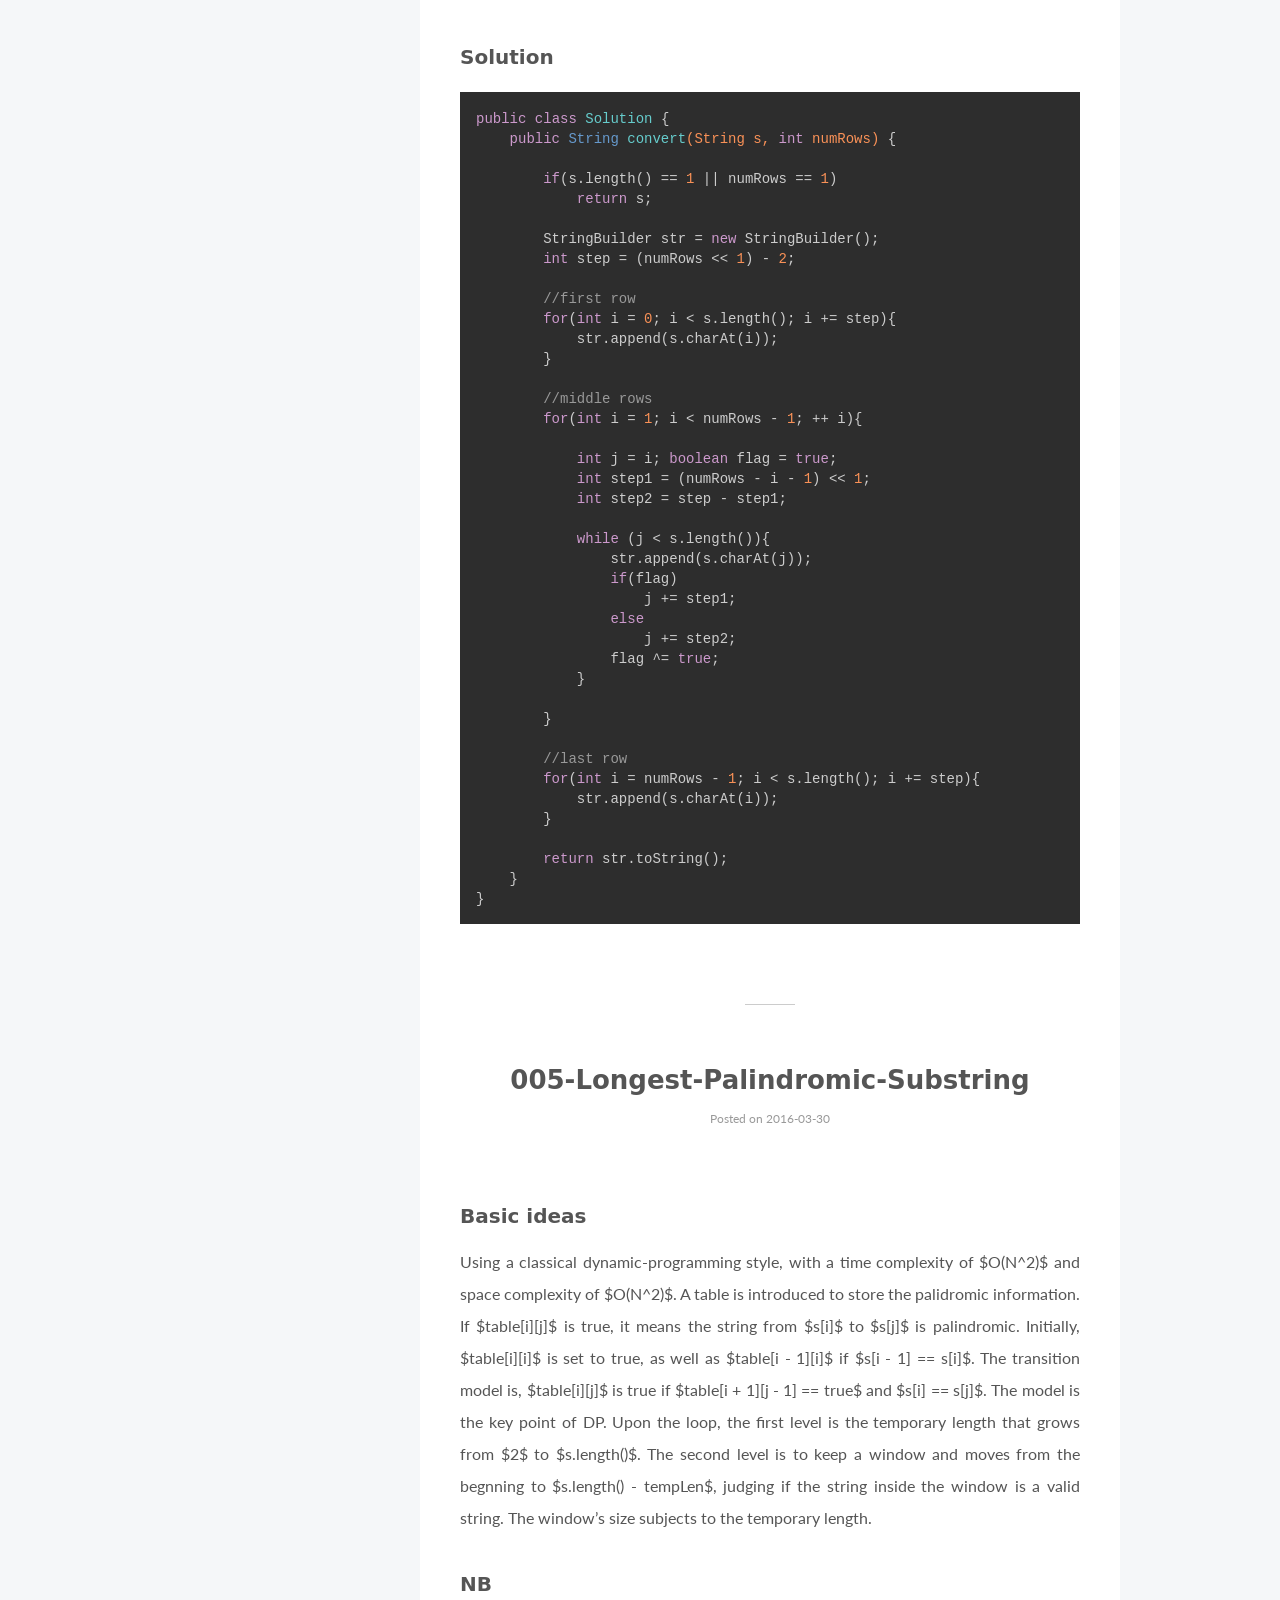
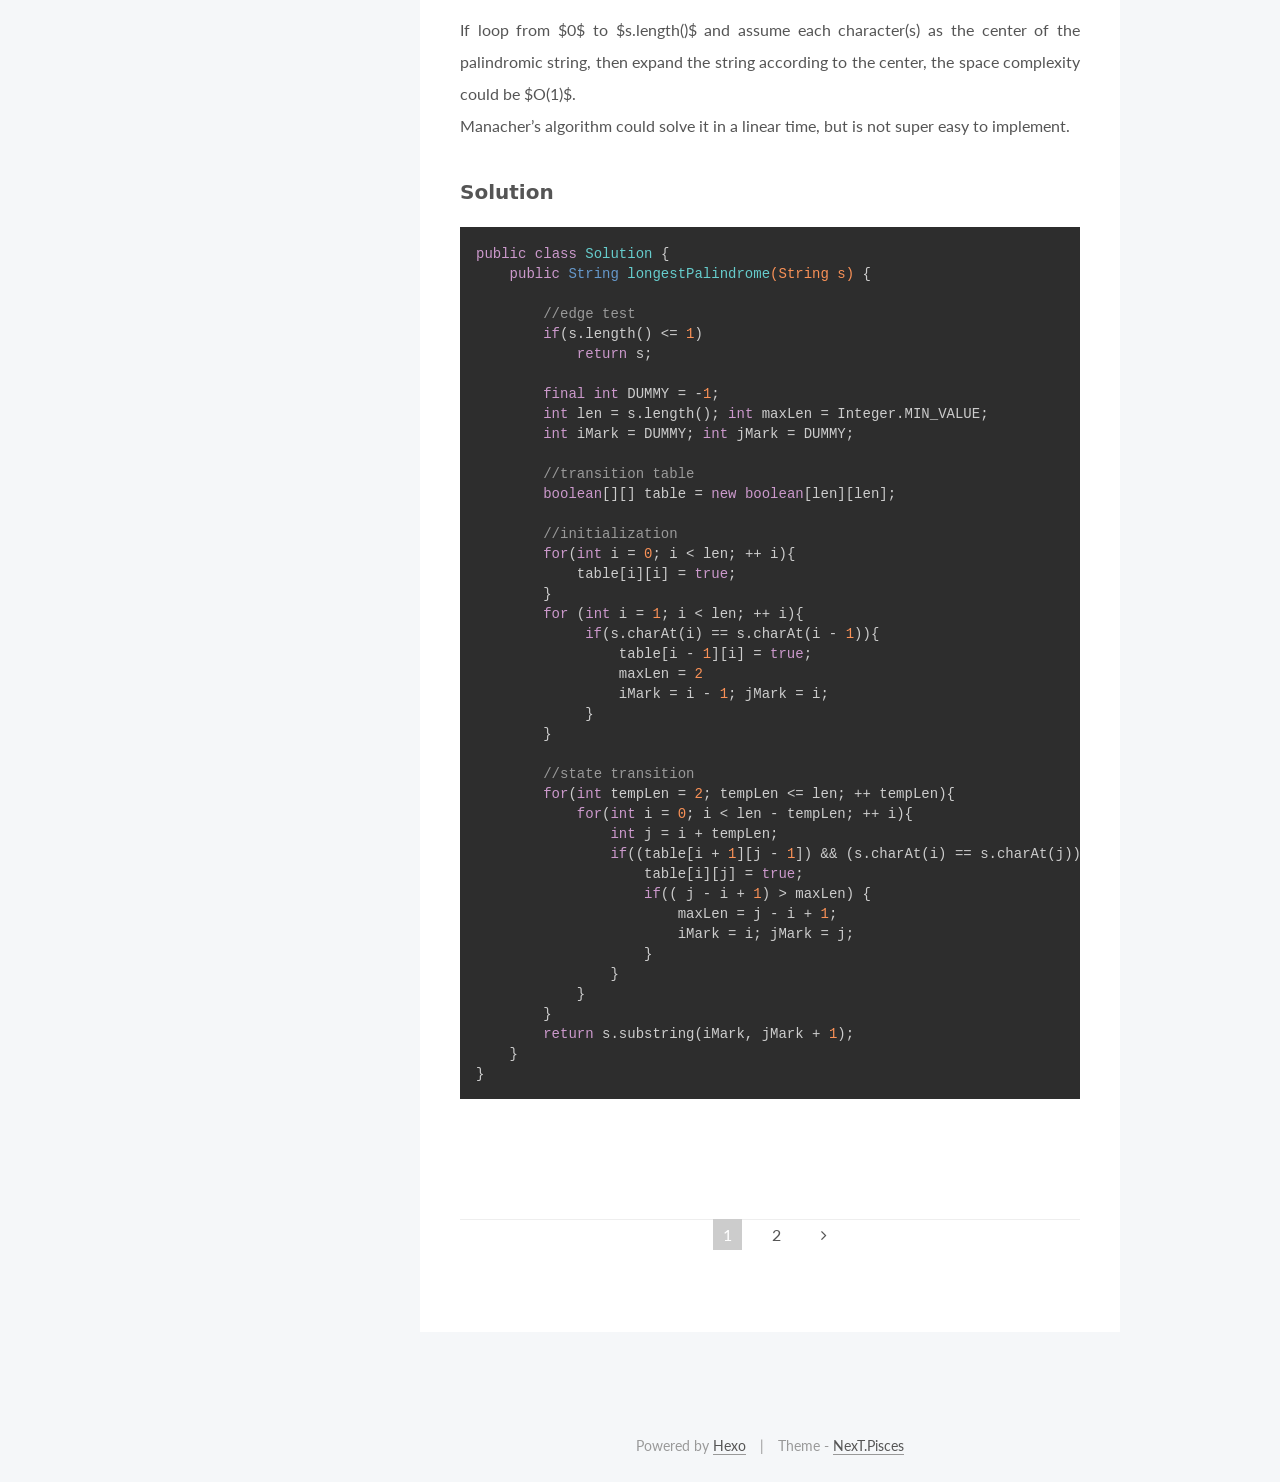
==== commit 9a3d5b63: "20170315" ====
--- a/index.html
+++ b/index.html
@@ -265,7 +265,7 @@
       
         
           <h1 id="原理介绍"><a href="#原理介绍" class="headerlink" title="原理介绍"></a>原理介绍</h1><p>  分类器是在机器学期领域中对数据进行统计、分类及预测的一类重要方法，各种不同的分类器被广泛应用于工业界及各类数据挖掘的比赛中。目前已知的分类器方法有一大类主要基于集成学习，基于这个思想目前已知的有引导聚集算法或装袋法(Bagging)、自适应增强算法(Adaboost)、多重增强算法(Multiboost)、梯度增强算法(Gradient Boosting)和极限梯度增强算法(XGBoost)。本文将先介绍引导聚集算法和自适应增强算法作为引入，再重点介绍本文所使用的极限梯度增强算法。</p>
-<h2 id="集成学习方法概述"><a href="#集成学习方法概述" class="headerlink" title="集成学习方法概述"></a>集成学习方法概述</h2><p>对于一个分类器来说，如果其模型结构较为复杂，则其很容易适应当前数据，即对于当前数据拟合有很好的效果，误差较小，但是这样很容易造成对数据的过度拟合(Overfitting)，不利于对于未知的数据进行预测。反之，如果一个模型结构较为简单，则虽然不至于对训练数据过度拟合，但有可能在训练集中产生较大的误差，这同样不利于分类器对未知的数据进行预测。集成学习方法综合了以上两个方向的有点来做机器学期，其目标是在模型的复杂度和数据模型拟合和准确率之间做一个最优的平衡，以达到优秀的预测效果。<br>对于一个给定的数据集，集成学习方法往往先将这个数据集分割成N个数据子集，在对这N个子集中的数据分别做训练调节分类器的结构和参数，形成一个弱分类器，最后对于一个未知数据，集成学习方法用这个N子集所预测出的N的结果用事先约定好的方法做集成，做出最终预测。<br>
+<h2 id="集成学习方法概述"><a href="#集成学习方法概述" class="headerlink" title="集成学习方法概述"></a>集成学习方法概述</h2><p>对于一个分类器来说，如果其模型结构较为复杂，则其很容易适应当前数据，即对于当前数据拟合有很好的效果，误差较小，但是这样很容易造成对数据的过度拟合(Overfitting)，不利于对于未知的数据进行预测。反之，如果一个模型结构较为简单，则虽然不至于对训练数据过度拟合，但有可能在训练集中产生较大的误差，这同样不利于分类器对未知的数据进行预测。集成学习方法综合了以上两个方向的有点来做机器学习，其目标是在模型的复杂度和数据模型拟合和准确率之间做一个最优的平衡，以达到优秀的预测效果。<br>对于一个给定的数据集，集成学习方法往往先将这个数据集分割成N个数据子集，在对这N个子集中的数据分别做训练调节分类器的结构和参数，形成一个弱分类器，最后对于一个未知数据，集成学习方法用这个N子集所预测出的N的结果用事先约定好的方法做集成，做出最终预测。<br>
           <div class="post-more-link text-center">
             <a class="btn" href="/2017/03/14/4b0aa8c5e4f51027706ac2c49959ee0f91a1e29a/#more" rel="contents">
               Read more &raquo;
